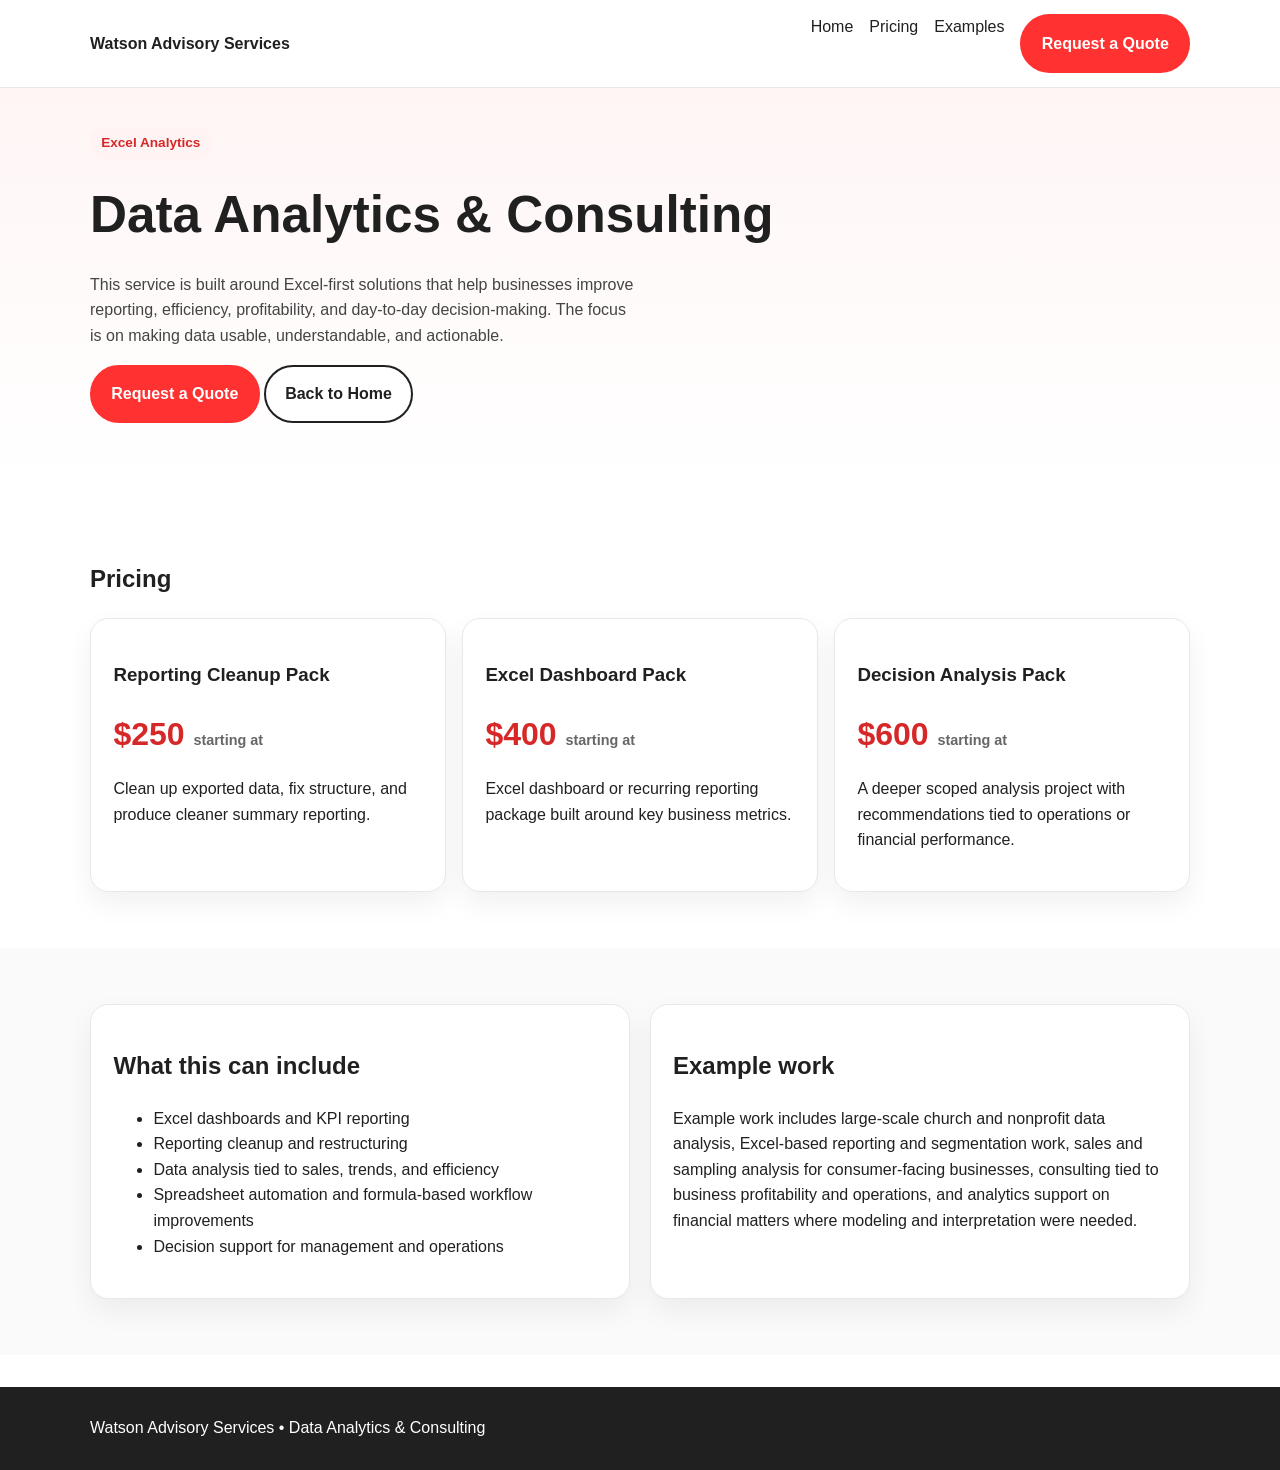
==== analytics-consulting.html @ 95b8221b "Add files via upload" ====
<!DOCTYPE html>
<html lang="en">
<head>
  <meta charset="UTF-8" />
  <meta name="viewport" content="width=device-width, initial-scale=1.0" />
  <title>Data Analytics & Consulting | Watson Advisory Services</title>
  <meta name="description" content="Excel-first data analytics and consulting to improve reporting, efficiency, profitability, and operational decision-making." />
  <style>
    :root { --red:#ff3131; --red-dark:#d62828; --black:#202020; --white:#ffffff; --light:#fafafa; --soft-red:#fff3f3; --border:#e8e8e8; --shadow:0 12px 28px rgba(0,0,0,0.06); --radius:18px; }
    * { box-sizing:border-box; }
    body { margin:0; font-family:Arial, Helvetica, sans-serif; color:var(--black); background:var(--white); line-height:1.6; }
    a { color:inherit; text-decoration:none; }
    .container { width:min(1100px,92%); margin:0 auto; }
    .site-header { border-bottom:1px solid var(--border); background:rgba(255,255,255,0.96); position:sticky; top:0; z-index:20; }
    .site-header .container { padding:0.9rem 0; display:flex; justify-content:space-between; align-items:center; gap:1rem; flex-wrap:wrap; }
    .brand { font-weight:700; }
    nav { display:flex; gap:1rem; flex-wrap:wrap; }
    .button { display:inline-flex; align-items:center; justify-content:center; background:var(--red); color:var(--white); padding:0.9rem 1.2rem; border-radius:999px; border:2px solid var(--red); font-weight:700; }
    .button.secondary { background:var(--white); color:var(--black); border-color:var(--black); }
    .hero { background:linear-gradient(180deg, #fff5f5 0%, #ffffff 100%); padding:2.4rem 0 2.8rem; }
    .hero h1 { font-size:clamp(2rem,4vw,3.8rem); margin:0 0 0.8rem; }
    .hero p { max-width:62ch; color:#444; }
    .tag { display:inline-block; padding:0.35rem 0.7rem; border-radius:999px; background:var(--soft-red); color:var(--red-dark); font-size:0.85rem; font-weight:700; margin-bottom:0.9rem; }
    .section { padding:3.5rem 0; }
    .grid { display:grid; grid-template-columns:1fr 1fr; gap:1.2rem; }
    .pricing { display:grid; grid-template-columns:repeat(3,1fr); gap:1rem; }
    .card,.price-card { background:var(--white); border:1px solid var(--border); border-radius:var(--radius); padding:1.4rem; box-shadow:var(--shadow); }
    .price { font-size:2rem; font-weight:800; color:var(--red-dark); margin:0.35rem 0; }
    .price span { font-size:0.9rem; color:#666; font-weight:600; }
    .footer { background:var(--black); color:var(--white); padding:1.8rem 0; margin-top:2rem; }
    @media (max-width:900px){ .grid,.pricing { grid-template-columns:1fr; } }
  </style>
</head>
<body>
  <header class="site-header">
    <div class="container">
      <a class="brand" href="index.html">Watson Advisory Services</a>
      <nav>
        <a href="index.html">Home</a>
        <a href="#pricing">Pricing</a>
        <a href="#examples">Examples</a>
        <a class="button" href="index.html#contact">Request a Quote</a>
      </nav>
    </div>
  </header>

  <section class="hero">
    <div class="container">
      <span class="tag">Excel Analytics</span>
      <h1>Data Analytics &amp; Consulting</h1>
      <p>
        This service is built around Excel-first solutions that help businesses improve reporting, efficiency, profitability, and day-to-day decision-making. The focus is on making data usable, understandable, and actionable.
      </p>
      <p>
        <a class="button" href="index.html#contact">Request a Quote</a>
        <a class="button secondary" href="index.html">Back to Home</a>
      </p>
    </div>
  </section>

  <section class="section" id="pricing">
    <div class="container">
      <h2>Pricing</h2>
      <div class="pricing">
        <div class="price-card">
          <h3>Reporting Cleanup Pack</h3>
          <div class="price">$250 <span>starting at</span></div>
          <p>Clean up exported data, fix structure, and produce cleaner summary reporting.</p>
        </div>
        <div class="price-card">
          <h3>Excel Dashboard Pack</h3>
          <div class="price">$400 <span>starting at</span></div>
          <p>Excel dashboard or recurring reporting package built around key business metrics.</p>
        </div>
        <div class="price-card">
          <h3>Decision Analysis Pack</h3>
          <div class="price">$600 <span>starting at</span></div>
          <p>A deeper scoped analysis project with recommendations tied to operations or financial performance.</p>
        </div>
      </div>
    </div>
  </section>

  <section class="section" id="examples" style="background:#fafafa;">
    <div class="container grid">
      <div class="card">
        <h2>What this can include</h2>
        <ul>
          <li>Excel dashboards and KPI reporting</li>
          <li>Reporting cleanup and restructuring</li>
          <li>Data analysis tied to sales, trends, and efficiency</li>
          <li>Spreadsheet automation and formula-based workflow improvements</li>
          <li>Decision support for management and operations</li>
        </ul>
      </div>
      <div class="card">
        <h2>Example work</h2>
        <p>
          Example work includes large-scale church and nonprofit data analysis, Excel-based reporting and segmentation work, sales and sampling analysis for consumer-facing businesses, consulting tied to business profitability and operations, and analytics support on financial matters where modeling and interpretation were needed.
        </p>
      </div>
    </div>
  </section>

  <div class="footer"><div class="container">Watson Advisory Services • Data Analytics &amp; Consulting</div></div>
</body>
</html>
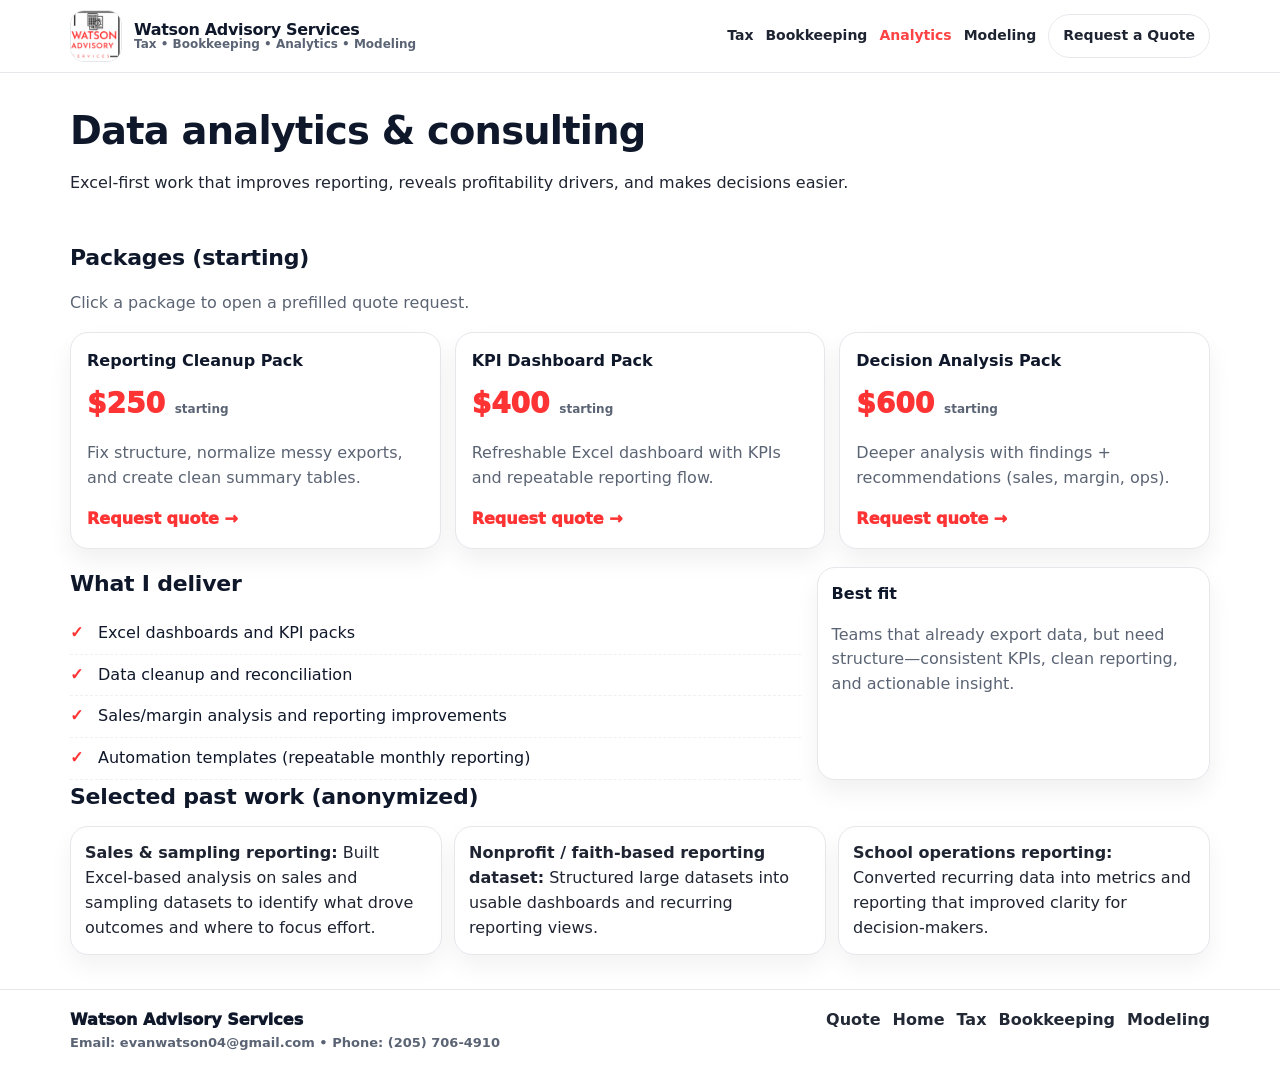
==== commit c919a1a9: "Add files via upload" ====
--- a/analytics-consulting.html
+++ b/analytics-consulting.html
@@ -1,107 +1,131 @@
-<!DOCTYPE html>
+<!doctype html>
 <html lang="en">
 <head>
-  <meta charset="UTF-8" />
-  <meta name="viewport" content="width=device-width, initial-scale=1.0" />
+  <meta charset="utf-8" />
+  <meta name="viewport" content="width=device-width,initial-scale=1" />
   <title>Data Analytics & Consulting | Watson Advisory Services</title>
-  <meta name="description" content="Excel-first data analytics and consulting to improve reporting, efficiency, profitability, and operational decision-making." />
-  <style>
-    :root { --red:#ff3131; --red-dark:#d62828; --black:#202020; --white:#ffffff; --light:#fafafa; --soft-red:#fff3f3; --border:#e8e8e8; --shadow:0 12px 28px rgba(0,0,0,0.06); --radius:18px; }
-    * { box-sizing:border-box; }
-    body { margin:0; font-family:Arial, Helvetica, sans-serif; color:var(--black); background:var(--white); line-height:1.6; }
-    a { color:inherit; text-decoration:none; }
-    .container { width:min(1100px,92%); margin:0 auto; }
-    .site-header { border-bottom:1px solid var(--border); background:rgba(255,255,255,0.96); position:sticky; top:0; z-index:20; }
-    .site-header .container { padding:0.9rem 0; display:flex; justify-content:space-between; align-items:center; gap:1rem; flex-wrap:wrap; }
-    .brand { font-weight:700; }
-    nav { display:flex; gap:1rem; flex-wrap:wrap; }
-    .button { display:inline-flex; align-items:center; justify-content:center; background:var(--red); color:var(--white); padding:0.9rem 1.2rem; border-radius:999px; border:2px solid var(--red); font-weight:700; }
-    .button.secondary { background:var(--white); color:var(--black); border-color:var(--black); }
-    .hero { background:linear-gradient(180deg, #fff5f5 0%, #ffffff 100%); padding:2.4rem 0 2.8rem; }
-    .hero h1 { font-size:clamp(2rem,4vw,3.8rem); margin:0 0 0.8rem; }
-    .hero p { max-width:62ch; color:#444; }
-    .tag { display:inline-block; padding:0.35rem 0.7rem; border-radius:999px; background:var(--soft-red); color:var(--red-dark); font-size:0.85rem; font-weight:700; margin-bottom:0.9rem; }
-    .section { padding:3.5rem 0; }
-    .grid { display:grid; grid-template-columns:1fr 1fr; gap:1.2rem; }
-    .pricing { display:grid; grid-template-columns:repeat(3,1fr); gap:1rem; }
-    .card,.price-card { background:var(--white); border:1px solid var(--border); border-radius:var(--radius); padding:1.4rem; box-shadow:var(--shadow); }
-    .price { font-size:2rem; font-weight:800; color:var(--red-dark); margin:0.35rem 0; }
-    .price span { font-size:0.9rem; color:#666; font-weight:600; }
-    .footer { background:var(--black); color:var(--white); padding:1.8rem 0; margin-top:2rem; }
-    @media (max-width:900px){ .grid,.pricing { grid-template-columns:1fr; } }
-  </style>
+  <meta name="description" content="Excel-first analytics and consulting—dashboards, reporting cleanup, automation, and operational insight with flat-rate starting packages." />
+  <link rel="icon" href="logo.png" />
+  <link rel="stylesheet" href="styles.css" />
+  <script defer src="script.js"></script>
 </head>
+
 <body>
+  <a class="skip-link" href="#main">Skip to content</a>
+  <div id="scroll-progress" aria-hidden="true"></div>
+
   <header class="site-header">
-    <div class="container">
-      <a class="brand" href="index.html">Watson Advisory Services</a>
-      <nav>
-        <a href="index.html">Home</a>
-        <a href="#pricing">Pricing</a>
-        <a href="#examples">Examples</a>
-        <a class="button" href="index.html#contact">Request a Quote</a>
+    <div class="container header-inner">
+      <a class="brand" href="index.html" aria-label="Home">
+        <span class="logo-box" aria-hidden="true"><img src="logo.png" alt="" /></span>
+        <span class="brand-text">
+          <span class="brand-name">Watson Advisory Services</span>
+          <span class="brand-sub">Tax • Bookkeeping • Analytics • Modeling</span>
+        </span>
+      </a>
+
+      <nav class="nav" aria-label="Primary navigation">
+        <a href="tax-services.html">Tax</a>
+        <a href="bookkeeping.html">Bookkeeping</a>
+        <a class="active" href="analytics-consulting.html">Analytics</a>
+        <a href="financial-modeling.html">Modeling</a>
+        <a class="btn btn-ghost" href="quote.html?service=analytics">Request a Quote</a>
       </nav>
     </div>
   </header>
 
-  <section class="hero">
-    <div class="container">
-      <span class="tag">Excel Analytics</span>
-      <h1>Data Analytics &amp; Consulting</h1>
-      <p>
-        This service is built around Excel-first solutions that help businesses improve reporting, efficiency, profitability, and day-to-day decision-making. The focus is on making data usable, understandable, and actionable.
-      </p>
-      <p>
-        <a class="button" href="index.html#contact">Request a Quote</a>
-        <a class="button secondary" href="index.html">Back to Home</a>
-      </p>
-    </div>
-  </section>
+  <main id="main">
+    <section class="page-hero">
+      <div class="container">
+        <h1>Data analytics &amp; consulting</h1>
+        <p class="lead">
+          Excel-first work that improves reporting, reveals profitability drivers, and makes decisions easier.
+        </p>
+      </div>
+    </section>
 
-  <section class="section" id="pricing">
-    <div class="container">
-      <h2>Pricing</h2>
-      <div class="pricing">
-        <div class="price-card">
-          <h3>Reporting Cleanup Pack</h3>
-          <div class="price">$250 <span>starting at</span></div>
-          <p>Clean up exported data, fix structure, and produce cleaner summary reporting.</p>
+    <section class="section">
+      <div class="container">
+        <h2 class="section-title">Packages (starting)</h2>
+        <p class="muted">Click a package to open a prefilled quote request.</p>
+
+        <div class="pricing-grid">
+          <a class="price-card" href="quote.html?service=analytics&package=Reporting%20Cleanup%20Pack&starting=250">
+            <h3>Reporting Cleanup Pack</h3>
+            <div class="price">$250 <span class="small">starting</span></div>
+            <p class="muted">Fix structure, normalize messy exports, and create clean summary tables.</p>
+            <span class="mini-cta">Request quote →</span>
+          </a>
+
+          <a class="price-card" href="quote.html?service=analytics&package=KPI%20Dashboard%20Pack&starting=400">
+            <h3>KPI Dashboard Pack</h3>
+            <div class="price">$400 <span class="small">starting</span></div>
+            <p class="muted">Refreshable Excel dashboard with KPIs and repeatable reporting flow.</p>
+            <span class="mini-cta">Request quote →</span>
+          </a>
+
+          <a class="price-card" href="quote.html?service=analytics&package=Decision%20Analysis%20Pack&starting=600">
+            <h3>Decision Analysis Pack</h3>
+            <div class="price">$600 <span class="small">starting</span></div>
+            <p class="muted">Deeper analysis with findings + recommendations (sales, margin, ops).</p>
+            <span class="mini-cta">Request quote →</span>
+          </a>
         </div>
-        <div class="price-card">
-          <h3>Excel Dashboard Pack</h3>
-          <div class="price">$400 <span>starting at</span></div>
-          <p>Excel dashboard or recurring reporting package built around key business metrics.</p>
+
+        <div class="two-col top-gap">
+          <div>
+            <h2 class="section-title">What I deliver</h2>
+            <ul class="checklist">
+              <li>Excel dashboards and KPI packs</li>
+              <li>Data cleanup and reconciliation</li>
+              <li>Sales/margin analysis and reporting improvements</li>
+              <li>Automation templates (repeatable monthly reporting)</li>
+            </ul>
+          </div>
+          <div class="callout">
+            <h3 class="h4">Best fit</h3>
+            <p class="muted">
+              Teams that already export data, but need structure—consistent KPIs, clean reporting, and actionable insight.
+            </p>
+          </div>
         </div>
-        <div class="price-card">
-          <h3>Decision Analysis Pack</h3>
-          <div class="price">$600 <span>starting at</span></div>
-          <p>A deeper scoped analysis project with recommendations tied to operations or financial performance.</p>
+
+        <h2 class="section-title">Selected past work (anonymized)</h2>
+        <div class="work-grid">
+          <div class="work-card">
+            <p><strong>Sales &amp; sampling reporting:</strong> Built Excel-based analysis on sales and sampling datasets to identify what drove outcomes and where to focus effort.</p>
+          </div>
+          <div class="work-card">
+            <p><strong>Nonprofit / faith-based reporting dataset:</strong> Structured large datasets into usable dashboards and recurring reporting views.</p>
+          </div>
+          <div class="work-card">
+            <p><strong>School operations reporting:</strong> Converted recurring data into metrics and reporting that improved clarity for decision-makers.</p>
+          </div>
         </div>
       </div>
-    </div>
-  </section>
+    </section>
+  </main>
 
-  <section class="section" id="examples" style="background:#fafafa;">
-    <div class="container grid">
-      <div class="card">
-        <h2>What this can include</h2>
-        <ul>
-          <li>Excel dashboards and KPI reporting</li>
-          <li>Reporting cleanup and restructuring</li>
-          <li>Data analysis tied to sales, trends, and efficiency</li>
-          <li>Spreadsheet automation and formula-based workflow improvements</li>
-          <li>Decision support for management and operations</li>
-        </ul>
+  <footer class="site-footer">
+    <div class="container footer-inner">
+      <div>
+        <div class="footer-brand">Watson Advisory Services</div>
+        <div class="footer-muted">Email: evanwatson04@gmail.com • Phone: (205) 706-4910</div>
       </div>
-      <div class="card">
-        <h2>Example work</h2>
-        <p>
-          Example work includes large-scale church and nonprofit data analysis, Excel-based reporting and segmentation work, sales and sampling analysis for consumer-facing businesses, consulting tied to business profitability and operations, and analytics support on financial matters where modeling and interpretation were needed.
-        </p>
+      <div class="footer-links">
+        <a href="quote.html?service=analytics">Quote</a>
+        <a href="index.html">Home</a>
+        <a href="tax-services.html">Tax</a>
+        <a href="bookkeeping.html">Bookkeeping</a>
+        <a href="financial-modeling.html">Modeling</a>
       </div>
     </div>
-  </section>
+  </footer>
 
-  <div class="footer"><div class="container">Watson Advisory Services • Data Analytics &amp; Consulting</div></div>
+  <div class="mobile-bar" aria-label="Quick actions">
+    <a href="tel:+12057064910">Call</a>
+    <a href="quote.html?service=analytics">Quote</a>
+    <a href="index.html">Home</a>
+  </div>
 </body>
 </html>
--- a/styles.css
+++ b/styles.css
@@ -0,0 +1,570 @@
+:root{
+  --brand:#fd3334;
+  --brand-2:#ff1f3f;
+  --ink:#0f172a;
+  --muted:#5b6474;
+  --bg:#ffffff;
+  --tint:#fff5f5;
+  --card:#ffffff;
+  --line:#e5e7eb;
+  --shadow:0 18px 40px rgba(15, 23, 42, 0.10);
+  --shadow-soft:0 12px 26px rgba(15, 23, 42, 0.08);
+  --radius:18px;
+  --radius-sm:14px;
+}
+
+*{ box-sizing:border-box; }
+html,body{ margin:0; padding:0; }
+body{
+  font-family: ui-sans-serif, system-ui, -apple-system, Segoe UI, Roboto, Helvetica, Arial, "Apple Color Emoji","Segoe UI Emoji";
+  background: var(--bg);
+  color: var(--ink);
+  line-height: 1.55;
+}
+
+a{ color: inherit; text-decoration: none; }
+a:hover{ text-decoration: underline; }
+
+.container{
+  width:min(1140px, calc(100% - 36px));
+  margin:0 auto;
+}
+
+.skip-link{
+  position:absolute;
+  top:-60px;
+  left:16px;
+  background:#000;
+  color:#fff;
+  padding:10px 12px;
+  border-radius:999px;
+  z-index:9999;
+}
+.skip-link:focus{ top:16px; }
+
+#scroll-progress{
+  position:fixed;
+  top:0;
+  left:0;
+  height:3px;
+  width:0%;
+  background:linear-gradient(90deg, var(--brand), var(--brand-2));
+  z-index:10000;
+}
+
+/* Header */
+.site-header{
+  position:sticky;
+  top:0;
+  z-index:1000;
+  background:rgba(255,255,255,0.92);
+  backdrop-filter: blur(10px);
+  border-bottom:1px solid var(--line);
+}
+
+.header-inner{
+  display:flex;
+  align-items:center;
+  justify-content:space-between;
+  gap:14px;
+  padding:10px 0;
+}
+
+.brand{
+  display:flex;
+  align-items:center;
+  gap:12px;
+  min-width: 260px;
+}
+
+.logo-box{
+  width:52px;
+  height:52px;
+  border-radius:14px;
+  overflow:hidden;
+  border:1px solid var(--line);
+  background:#fff;
+  display:flex;
+  align-items:center;
+  justify-content:center;
+}
+.logo-box img{
+  width:92px; /* crop/zoom to remove white border */
+  height:auto;
+  transform: scale(1.22);
+}
+
+.brand-text{ display:flex; flex-direction:column; line-height:1.1; }
+.brand-name{ font-weight:900; letter-spacing:-0.02em; }
+.brand-sub{ font-size:12px; color:var(--muted); font-weight:700; }
+
+.nav{
+  display:flex;
+  flex-wrap:wrap;
+  align-items:center;
+  justify-content:flex-end;
+  gap:12px;
+}
+.nav a{
+  font-weight:800;
+  font-size:14px;
+  color: #0b1220;
+  opacity:0.92;
+}
+.nav a.active{ color: var(--brand); }
+
+.btn{
+  display:inline-flex;
+  align-items:center;
+  justify-content:center;
+  gap:10px;
+  padding:10px 14px;
+  border-radius:999px;
+  border:1px solid var(--line);
+  font-weight:900;
+  font-size:14px;
+  text-decoration:none;
+  cursor:pointer;
+  transition: transform 160ms ease, box-shadow 160ms ease, border-color 160ms ease;
+}
+.btn:hover{
+  text-decoration:none;
+  transform: translateY(-1px);
+  box-shadow: var(--shadow-soft);
+}
+.btn:active{ transform: translateY(0px); box-shadow:none; }
+.btn-primary{
+  background: linear-gradient(90deg, var(--brand), var(--brand-2));
+  color:white;
+  border-color: transparent;
+}
+.btn-ghost{ background:#fff; }
+.btn-lg{ padding:12px 16px; font-size:15px; }
+
+.hero{
+  padding: 34px 0 18px;
+  background:
+    radial-gradient(800px 220px at 12% 6%, rgba(253,51,52,0.14), transparent 60%),
+    radial-gradient(760px 240px at 95% 18%, rgba(255,31,63,0.10), transparent 55%);
+}
+
+.hero-grid{
+  display:grid;
+  grid-template-columns: 1.6fr 0.9fr;
+  gap:20px;
+  align-items:start;
+}
+
+.hero-copy h1{
+  margin:0 0 10px;
+  font-size: clamp(28px, 3.3vw, 44px);
+  letter-spacing:-0.02em;
+  line-height:1.12;
+}
+.lead{
+  margin:0;
+  color:#0b1220;
+  opacity:0.92;
+  font-size:16px;
+}
+.cta-row{
+  display:flex;
+  flex-wrap:wrap;
+  gap:12px;
+  margin-top:16px;
+}
+.trust-row{
+  display:flex;
+  flex-wrap:wrap;
+  gap:10px;
+  margin-top:16px;
+}
+.trust-pill{
+  border:1px solid var(--line);
+  border-radius:999px;
+  padding:8px 10px;
+  background:#fff;
+  font-weight:800;
+  font-size:13px;
+  color: #0b1220;
+}
+
+.section{ padding: 34px 0; }
+.section-tinted{
+  background: var(--tint);
+  border-top:1px solid var(--line);
+  border-bottom:1px solid var(--line);
+}
+
+.section-title{
+  margin:0 0 12px;
+  font-size: 22px;
+  letter-spacing:-0.01em;
+}
+
+.cards{
+  margin-top: 14px;
+  display:grid;
+  grid-template-columns: repeat(4, 1fr);
+  gap:14px;
+}
+.card{
+  border:1px solid var(--line);
+  border-radius: var(--radius);
+  background: var(--card);
+  padding: 16px;
+  box-shadow: 0 12px 24px rgba(15, 23, 42, 0.06);
+  transition: transform 170ms ease, box-shadow 170ms ease, border-color 170ms ease;
+}
+.card:hover{
+  text-decoration:none;
+  transform: translateY(-2px);
+  box-shadow: var(--shadow);
+  border-color: rgba(253,51,52,0.30);
+}
+.card h3{ margin:0 0 8px; font-size:16px; }
+.card p{ margin:0; color:var(--muted); }
+.card-link{
+  display:inline-block;
+  margin-top:12px;
+  font-weight:900;
+  color: var(--brand);
+}
+
+.hero-card{
+  border:1px solid var(--line);
+  border-radius: var(--radius);
+  background:#fff;
+  box-shadow: var(--shadow);
+  padding:16px;
+}
+
+.h3{ margin: 12px 0 8px; font-size:18px; }
+.h4{ margin: 0 0 6px; font-size:16px; }
+.muted{ color: var(--muted); }
+
+.headshot-frame{
+  width:100%;
+  aspect-ratio: 4 / 5;
+  border-radius: var(--radius-sm);
+  overflow:hidden;
+  border:1px solid var(--line);
+  background:#0b1220;
+}
+.headshot-frame img{
+  width:100%;
+  height:100%;
+  object-fit:cover;
+  object-position: 50% 40%;
+}
+
+.contact-block{
+  margin-top: 10px;
+  display:flex;
+  flex-direction:column;
+  gap:6px;
+}
+.contact-link{
+  font-weight: 1000;
+  color: var(--brand);
+}
+.micro-links{
+  margin-top: 10px;
+  color: var(--muted);
+  font-weight: 800;
+  font-size: 13px;
+  display:flex;
+  gap:10px;
+  flex-wrap:wrap;
+}
+
+.how-it-works{ margin-top: 18px; }
+.steps{
+  margin: 10px 0 0;
+  padding-left: 18px;
+  color: var(--muted);
+}
+.steps li{ margin: 8px 0; }
+.steps-compact li{ margin: 6px 0; }
+
+.notice{
+  margin-top: 14px;
+  background: #fff;
+  border: 1px solid rgba(253,51,52,0.25);
+  border-left: 6px solid var(--brand);
+  padding: 12px 14px;
+  border-radius: 14px;
+  font-weight: 800;
+}
+
+/* Pricing (clickable) */
+.pricing-grid{
+  margin-top:14px;
+  display:grid;
+  gap:14px;
+  grid-template-columns: repeat(3, 1fr);
+}
+.price-card{
+  border:1px solid var(--line);
+  border-radius: var(--radius);
+  background:#fff;
+  padding: 16px;
+  box-shadow: 0 12px 24px rgba(15,23,42,0.06);
+  transition: transform 170ms ease, box-shadow 170ms ease, border-color 170ms ease;
+}
+.price-card:hover{
+  text-decoration:none;
+  transform: translateY(-2px);
+  box-shadow: var(--shadow);
+  border-color: rgba(253,51,52,0.30);
+}
+.price-card--portal{
+  background: linear-gradient(180deg, rgba(253,51,52,0.06), rgba(255,255,255,1) 55%);
+}
+.price-card h3{ margin:0 0 8px; font-size:16px; }
+.price{
+  font-size: 28px;
+  font-weight: 1000;
+  color: var(--brand);
+  margin-bottom: 8px;
+}
+.small{ font-size: 12px; color: var(--muted); font-weight: 900; }
+.mini-cta{ color: var(--brand); font-weight: 1000; }
+
+.page-hero{ padding: 28px 0 12px; }
+.page-hero h1{
+  margin:0 0 10px;
+  font-size: clamp(26px, 3vw, 40px);
+  letter-spacing:-0.02em;
+}
+
+.two-col{
+  display:grid;
+  grid-template-columns: 1.3fr 0.7fr;
+  gap:16px;
+  margin-top: 12px;
+}
+.top-gap{ margin-top: 18px; }
+
+.callout{
+  border:1px solid var(--line);
+  border-radius: var(--radius);
+  background:#fff;
+  padding: 14px;
+  box-shadow: 0 12px 24px rgba(15,23,42,0.06);
+}
+
+.checklist{
+  list-style:none;
+  padding-left:0;
+  margin:0;
+}
+.checklist li{
+  padding: 8px 0 8px 28px;
+  position:relative;
+  border-bottom: 1px dashed #f0f0f0;
+}
+.checklist li::before{
+  content:"✓";
+  position:absolute;
+  left:0;
+  top:8px;
+  font-weight:1000;
+  color: var(--brand);
+}
+
+.work-grid{
+  margin-top: 12px;
+  display:grid;
+  grid-template-columns: repeat(3, 1fr);
+  gap: 12px;
+}
+.work-card{
+  border:1px solid var(--line);
+  border-radius: var(--radius);
+  background:#fff;
+  padding: 14px;
+  box-shadow: 0 12px 24px rgba(15,23,42,0.05);
+}
+.work-card p{ margin:0; color:#0b1220; opacity:0.92; }
+
+.contact-grid{
+  display:grid;
+  grid-template-columns: repeat(3, 1fr);
+  gap: 14px;
+}
+.contact-card{
+  border:1px solid var(--line);
+  border-radius: var(--radius);
+  background:#fff;
+  padding: 14px;
+  box-shadow: 0 12px 24px rgba(15,23,42,0.05);
+}
+
+.form{
+  display:flex;
+  flex-direction:column;
+  gap: 12px;
+}
+.form-card{
+  border: 1px solid var(--line);
+  border-radius: var(--radius);
+  background:#fff;
+  padding: 16px;
+  box-shadow: var(--shadow);
+}
+.form-row{
+  display:grid;
+  grid-template-columns: 1fr 1fr;
+  gap: 12px;
+}
+label{
+  display:flex;
+  flex-direction:column;
+  gap: 6px;
+  font-weight: 900;
+  font-size: 14px;
+}
+input, select, textarea{
+  font: inherit;
+  border:1px solid var(--line);
+  border-radius: 14px;
+  padding: 10px 12px;
+  outline:none;
+}
+input:focus, select:focus, textarea:focus{
+  border-color: rgba(253,51,52,0.55);
+  box-shadow: 0 0 0 4px rgba(253,51,52,0.12);
+}
+
+.fineprint{
+  margin: 4px 0 0;
+  color: var(--muted);
+  font-size: 13px;
+  font-weight: 700;
+}
+
+.reviews-header{
+  display:flex;
+  align-items:flex-end;
+  justify-content:space-between;
+  gap: 12px;
+  flex-wrap: wrap;
+}
+.reviews-actions{ display:flex; gap: 10px; flex-wrap: wrap; }
+.reviews-grid{
+  margin-top: 14px;
+  display:grid;
+  grid-template-columns: repeat(3, 1fr);
+  gap: 12px;
+}
+.review-card{
+  border:1px solid var(--line);
+  border-radius: var(--radius);
+  background:#fff;
+  padding: 14px;
+  box-shadow: 0 12px 24px rgba(15,23,42,0.05);
+}
+.review-top{
+  display:flex;
+  justify-content:space-between;
+  gap:10px;
+  align-items:baseline;
+  flex-wrap:wrap;
+}
+.review-author{ font-weight: 1000; }
+.review-stars{ color: var(--brand); font-weight: 1000; letter-spacing: 1px; }
+.review-meta{ color: var(--muted); font-weight: 800; font-size: 12px; margin-top: 4px; }
+.review-text{ margin: 10px 0 0; color:#0b1220; opacity:0.92; }
+
+/* Footer */
+.site-footer{
+  border-top: 1px solid var(--line);
+  padding: 18px 0;
+  background: #fff;
+}
+.footer-inner{
+  display:flex;
+  justify-content:space-between;
+  align-items:flex-start;
+  gap:12px;
+  flex-wrap:wrap;
+}
+.footer-brand{ font-weight: 1000; }
+.footer-muted{ color: var(--muted); font-size: 13px; font-weight: 700; }
+.footer-links{
+  display:flex;
+  gap: 12px;
+  flex-wrap: wrap;
+  font-weight: 900;
+  color: #0b1220;
+  opacity: 0.9;
+}
+
+/* Mobile quick actions */
+.mobile-bar{
+  position: fixed;
+  bottom: 14px;
+  left: 50%;
+  transform: translateX(-50%);
+  display:none;
+  background: rgba(255,255,255,0.92);
+  border: 1px solid var(--line);
+  border-radius: 999px;
+  box-shadow: var(--shadow);
+  overflow:hidden;
+}
+.mobile-bar a{
+  padding: 12px 14px;
+  font-weight: 1000;
+  font-size: 14px;
+}
+.mobile-bar a + a{ border-left: 1px solid var(--line); }
+
+/* Simple FAQ */
+.faq details{
+  border:1px solid var(--line);
+  border-radius: var(--radius);
+  background:#fff;
+  padding: 12px 14px;
+  box-shadow: 0 12px 24px rgba(15,23,42,0.05);
+}
+.faq details + details{ margin-top: 10px; }
+.faq summary{ cursor:pointer; font-weight: 1000; }
+.faq p{ margin: 10px 0 0; color: var(--muted); font-weight: 700; }
+
+/* Thanks page */
+.thanks{
+  min-height: 100vh;
+  display:flex;
+  align-items:center;
+  justify-content:center;
+  padding: 24px;
+  background:
+    radial-gradient(900px 260px at 12% 10%, rgba(253,51,52,0.14), transparent 60%),
+    radial-gradient(900px 260px at 90% 18%, rgba(255,31,63,0.12), transparent 60%);
+}
+.thanks-card{
+  width: min(520px, 100%);
+  background:#fff;
+  border: 1px solid var(--line);
+  border-radius: var(--radius);
+  box-shadow: var(--shadow);
+  padding: 18px;
+}
+.thanks-card h1{ margin:0 0 10px; }
+
+@media (max-width: 980px){
+  .hero-grid{ grid-template-columns: 1fr; }
+  .cards{ grid-template-columns: 1fr 1fr; }
+  .pricing-grid{ grid-template-columns: 1fr; }
+  .two-col{ grid-template-columns: 1fr; }
+  .work-grid{ grid-template-columns: 1fr; }
+  .contact-grid{ grid-template-columns: 1fr; }
+  .form-row{ grid-template-columns: 1fr; }
+  .mobile-bar{ display:flex; }
+}
+@media (prefers-reduced-motion: reduce){
+  .btn, .card, .price-card{ transition:none; }
+}
+
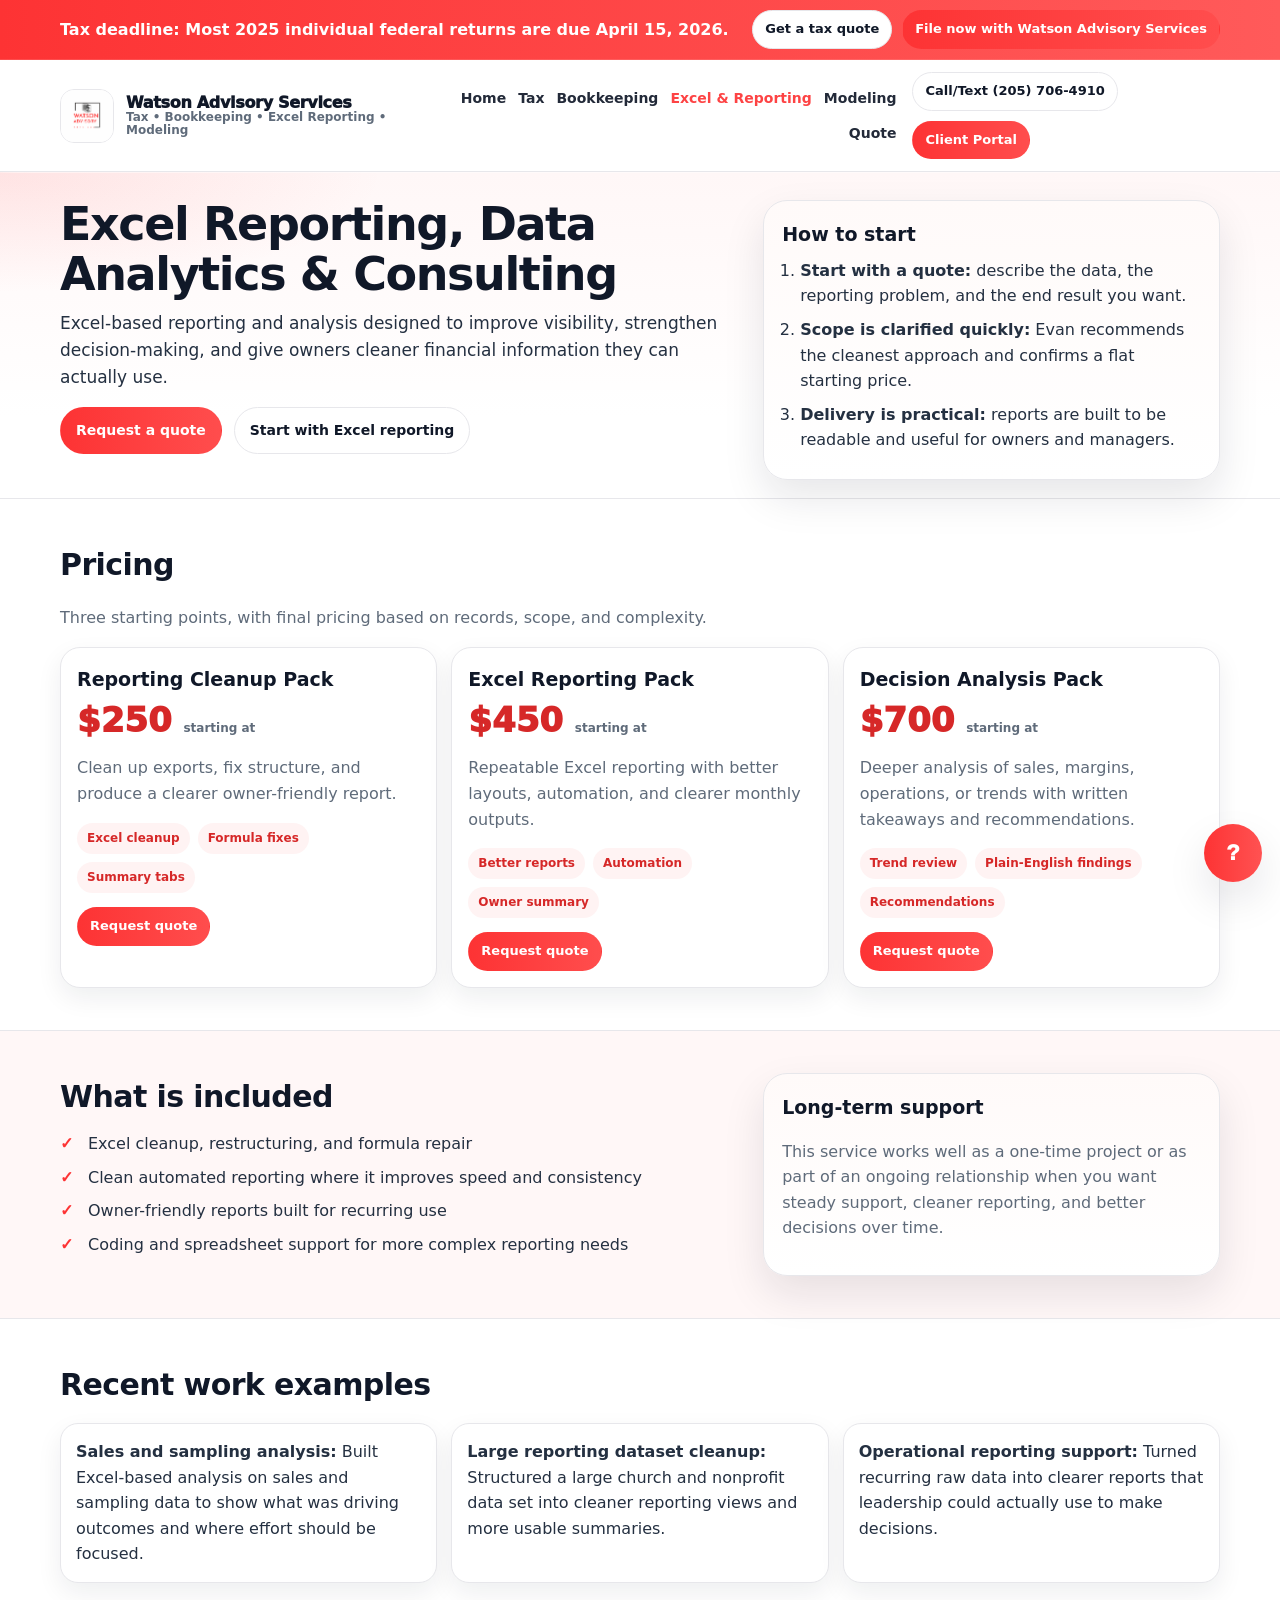
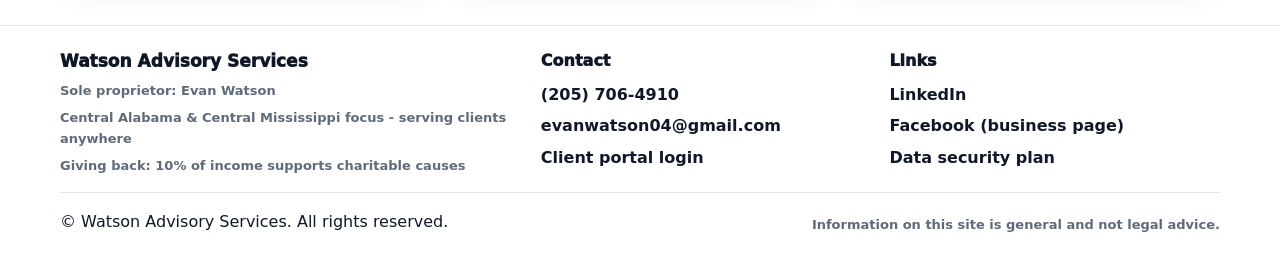
==== commit f8b2b310: "Add files via upload" ====
--- a/analytics-consulting.html
+++ b/analytics-consulting.html
@@ -1,131 +1,188 @@
-<!doctype html>
-<html lang="en">
-<head>
-  <meta charset="utf-8" />
-  <meta name="viewport" content="width=device-width,initial-scale=1" />
-  <title>Data Analytics & Consulting | Watson Advisory Services</title>
-  <meta name="description" content="Excel-first analytics and consulting—dashboards, reporting cleanup, automation, and operational insight with flat-rate starting packages." />
-  <link rel="icon" href="logo.png" />
-  <link rel="stylesheet" href="styles.css" />
-  <script defer src="script.js"></script>
-</head>
-
-<body>
-  <a class="skip-link" href="#main">Skip to content</a>
-  <div id="scroll-progress" aria-hidden="true"></div>
-
-  <header class="site-header">
-    <div class="container header-inner">
-      <a class="brand" href="index.html" aria-label="Home">
-        <span class="logo-box" aria-hidden="true"><img src="logo.png" alt="" /></span>
-        <span class="brand-text">
-          <span class="brand-name">Watson Advisory Services</span>
-          <span class="brand-sub">Tax • Bookkeeping • Analytics • Modeling</span>
-        </span>
-      </a>
-
-      <nav class="nav" aria-label="Primary navigation">
-        <a href="tax-services.html">Tax</a>
-        <a href="bookkeeping.html">Bookkeeping</a>
-        <a class="active" href="analytics-consulting.html">Analytics</a>
-        <a href="financial-modeling.html">Modeling</a>
-        <a class="btn btn-ghost" href="quote.html?service=analytics">Request a Quote</a>
-      </nav>
-    </div>
-  </header>
-
-  <main id="main">
-    <section class="page-hero">
-      <div class="container">
-        <h1>Data analytics &amp; consulting</h1>
-        <p class="lead">
-          Excel-first work that improves reporting, reveals profitability drivers, and makes decisions easier.
-        </p>
-      </div>
-    </section>
-
-    <section class="section">
-      <div class="container">
-        <h2 class="section-title">Packages (starting)</h2>
-        <p class="muted">Click a package to open a prefilled quote request.</p>
-
-        <div class="pricing-grid">
-          <a class="price-card" href="quote.html?service=analytics&package=Reporting%20Cleanup%20Pack&starting=250">
-            <h3>Reporting Cleanup Pack</h3>
-            <div class="price">$250 <span class="small">starting</span></div>
-            <p class="muted">Fix structure, normalize messy exports, and create clean summary tables.</p>
-            <span class="mini-cta">Request quote →</span>
-          </a>
-
-          <a class="price-card" href="quote.html?service=analytics&package=KPI%20Dashboard%20Pack&starting=400">
-            <h3>KPI Dashboard Pack</h3>
-            <div class="price">$400 <span class="small">starting</span></div>
-            <p class="muted">Refreshable Excel dashboard with KPIs and repeatable reporting flow.</p>
-            <span class="mini-cta">Request quote →</span>
-          </a>
-
-          <a class="price-card" href="quote.html?service=analytics&package=Decision%20Analysis%20Pack&starting=600">
-            <h3>Decision Analysis Pack</h3>
-            <div class="price">$600 <span class="small">starting</span></div>
-            <p class="muted">Deeper analysis with findings + recommendations (sales, margin, ops).</p>
-            <span class="mini-cta">Request quote →</span>
-          </a>
-        </div>
-
-        <div class="two-col top-gap">
-          <div>
-            <h2 class="section-title">What I deliver</h2>
-            <ul class="checklist">
-              <li>Excel dashboards and KPI packs</li>
-              <li>Data cleanup and reconciliation</li>
-              <li>Sales/margin analysis and reporting improvements</li>
-              <li>Automation templates (repeatable monthly reporting)</li>
-            </ul>
-          </div>
-          <div class="callout">
-            <h3 class="h4">Best fit</h3>
-            <p class="muted">
-              Teams that already export data, but need structure—consistent KPIs, clean reporting, and actionable insight.
-            </p>
-          </div>
-        </div>
-
-        <h2 class="section-title">Selected past work (anonymized)</h2>
-        <div class="work-grid">
-          <div class="work-card">
-            <p><strong>Sales &amp; sampling reporting:</strong> Built Excel-based analysis on sales and sampling datasets to identify what drove outcomes and where to focus effort.</p>
-          </div>
-          <div class="work-card">
-            <p><strong>Nonprofit / faith-based reporting dataset:</strong> Structured large datasets into usable dashboards and recurring reporting views.</p>
-          </div>
-          <div class="work-card">
-            <p><strong>School operations reporting:</strong> Converted recurring data into metrics and reporting that improved clarity for decision-makers.</p>
-          </div>
-        </div>
-      </div>
-    </section>
-  </main>
-
-  <footer class="site-footer">
-    <div class="container footer-inner">
-      <div>
-        <div class="footer-brand">Watson Advisory Services</div>
-        <div class="footer-muted">Email: evanwatson04@gmail.com • Phone: (205) 706-4910</div>
-      </div>
-      <div class="footer-links">
-        <a href="quote.html?service=analytics">Quote</a>
-        <a href="index.html">Home</a>
-        <a href="tax-services.html">Tax</a>
-        <a href="bookkeeping.html">Bookkeeping</a>
-        <a href="financial-modeling.html">Modeling</a>
-      </div>
-    </div>
-  </footer>
-
-  <div class="mobile-bar" aria-label="Quick actions">
-    <a href="tel:+12057064910">Call</a>
-    <a href="quote.html?service=analytics">Quote</a>
-    <a href="index.html">Home</a>
-  </div>
-</body>
-</html>
+<!doctype html>
+<html lang="en">
+<head>
+  <meta charset="utf-8" />
+  <meta name="viewport" content="width=device-width,initial-scale=1" />
+  <title>Excel Reporting, Data Analytics & Consulting | Watson Advisory Services</title>
+  <meta name="description" content="Excel-based reporting and analysis designed to improve visibility, strengthen decision-making, and give owners cleaner financial information they can actually use." />
+  <link rel="icon" href="logo.jpg" />
+  <link rel="stylesheet" href="styles.css" />
+</head>
+<body>
+  <a class="skip" href="#main">Skip to content</a>
+  
+  <div class="topbar" role="banner" aria-label="Tax deadline banner">
+    <div class="container topbar__inner">
+      <div class="topbar__text"><strong>Tax deadline:</strong> Most 2025 individual federal returns are due <strong>April 15, 2026</strong>.</div>
+      <div class="topbar__actions">
+        <a class="btn btn--small btn--ghost" href="quote.html?service=tax">Get a tax quote</a>
+        <a class="btn btn--small btn--primary" href="https://watsonadvisoryservices.mytaxportal.online/" target="_blank" rel="noopener">File now with Watson Advisory Services</a>
+      </div>
+    </div>
+  </div>
+  <header class="header" role="navigation" aria-label="Primary">
+    <div class="container header__inner">
+      <a class="brand" href="index.html" aria-label="Watson Advisory Services home">
+        <span class="brand__logo" aria-hidden="true"><img src="logo.jpg" alt="" /></span>
+        <span class="brand__text">
+          <span class="brand__name">Watson Advisory Services</span>
+          <span class="brand__tag">Tax • Bookkeeping • Excel Reporting • Modeling</span>
+        </span>
+      </a>
+      <nav class="nav">
+        <a class="" href="index.html">Home</a>
+        <a class="" href="tax-services.html">Tax</a>
+        <a class="" href="bookkeeping.html">Bookkeeping</a>
+        <a class="is-active" href="analytics-consulting.html">Excel & Reporting</a>
+        <a class="" href="financial-modeling.html">Modeling</a>
+        <a class="" href="quote.html">Quote</a>
+      </nav>
+      <div class="header__cta">
+        <a class="btn btn--ghost btn--small" href="tel:+12057064910">Call/Text (205) 706-4910</a>
+        <a class="btn btn--primary btn--small" href="https://watsonadvisoryservices.mytaxportal.online/" target="_blank" rel="noopener">Client Portal</a>
+      </div>
+    </div>
+  </header>
+  <main id="main">
+
+    <section class="page-hero">
+      <div class="container page-hero__grid">
+        <div>
+          <h1 class="page-hero__title">Excel Reporting, Data Analytics & Consulting</h1>
+          <p class="page-hero__lead">Excel-based reporting and analysis designed to improve visibility, strengthen decision-making, and give owners cleaner financial information they can actually use.</p>
+          <div class="cta-row" style="margin-top:16px">
+            <a class="btn btn--primary" href="quote.html?service=analytics">Request a quote</a><a class="btn btn--ghost" href="quote.html?service=analytics&package=Excel%20Reporting%20Pack&starting=450">Start with Excel reporting</a>
+          </div>
+        </div>
+        <div class="panel panel--soft">
+          <h2 class="h3">How to start</h2>
+          <ol class="list">
+            <li><strong>Start with a quote:</strong> describe the data, the reporting problem, and the end result you want.</li><li><strong>Scope is clarified quickly:</strong> Evan recommends the cleanest approach and confirms a flat starting price.</li><li><strong>Delivery is practical:</strong> reports are built to be readable and useful for owners and managers.</li>
+          </ol>
+        </div>
+      </div>
+    </section>
+
+    <section class="section">
+      <div class="container">
+        <h2 class="h2">Pricing</h2>
+        <p class="muted">Three starting points, with final pricing based on records, scope, and complexity.</p>
+        <div class="pricing">
+          <article class="price" role="button" tabindex="0" data-card-link="quote.html?service=analytics&package=Reporting%20Cleanup%20Pack&starting=250">
+  <h3 class="h3">Reporting Cleanup Pack</h3>
+  <div class="price__num">$250 <span class="price__small">starting at</span></div>
+  <p class="muted">Clean up exports, fix structure, and produce a clearer owner-friendly report.</p>
+  <div class="includes"><span>Excel cleanup</span><span>Formula fixes</span><span>Summary tabs</span></div>
+  <div class="price__actions"><a class="btn btn--primary btn--small" href="quote.html?service=analytics&package=Reporting%20Cleanup%20Pack&starting=250">Request quote</a></div>
+</article>
+<article class="price" role="button" tabindex="0" data-card-link="quote.html?service=analytics&package=Excel%20Reporting%20Pack&starting=450">
+  <h3 class="h3">Excel Reporting Pack</h3>
+  <div class="price__num">$450 <span class="price__small">starting at</span></div>
+  <p class="muted">Repeatable Excel reporting with better layouts, automation, and clearer monthly outputs.</p>
+  <div class="includes"><span>Better reports</span><span>Automation</span><span>Owner summary</span></div>
+  <div class="price__actions"><a class="btn btn--primary btn--small" href="quote.html?service=analytics&package=Excel%20Reporting%20Pack&starting=450">Request quote</a></div>
+</article>
+<article class="price" role="button" tabindex="0" data-card-link="quote.html?service=analytics&package=Decision%20Analysis%20Pack&starting=700">
+  <h3 class="h3">Decision Analysis Pack</h3>
+  <div class="price__num">$700 <span class="price__small">starting at</span></div>
+  <p class="muted">Deeper analysis of sales, margins, operations, or trends with written takeaways and recommendations.</p>
+  <div class="includes"><span>Trend review</span><span>Plain-English findings</span><span>Recommendations</span></div>
+  <div class="price__actions"><a class="btn btn--primary btn--small" href="quote.html?service=analytics&package=Decision%20Analysis%20Pack&starting=700">Request quote</a></div>
+</article>
+        </div>
+      </div>
+    </section>
+
+    <section class="section section--tint">
+      <div class="container section__grid">
+        <div>
+          <h2 class="h2">What is included</h2>
+          <ul class="checklist">
+            <li>Excel cleanup, restructuring, and formula repair</li>
+<li>Clean automated reporting where it improves speed and consistency</li>
+<li>Owner-friendly reports built for recurring use</li>
+<li>Coding and spreadsheet support for more complex reporting needs</li>
+          </ul>
+        </div>
+        <div class="panel panel--soft">
+          <h3 class="h3">Long-term support</h3>
+          <p class="muted">
+            This service works well as a one-time project or as part of an ongoing relationship when you want steady support,
+            cleaner reporting, and better decisions over time.
+          </p>
+        </div>
+      </div>
+    </section>
+
+    <section class="section">
+      <div class="container">
+        <h2 class="h2">Recent work examples</h2>
+        <div class="work-grid">
+          <div class="work-card"><p><strong>Sales and sampling analysis:</strong> Built Excel-based analysis on sales and sampling data to show what was driving outcomes and where effort should be focused.</p></div>
+<div class="work-card"><p><strong>Large reporting dataset cleanup:</strong> Structured a large church and nonprofit data set into cleaner reporting views and more usable summaries.</p></div>
+<div class="work-card"><p><strong>Operational reporting support:</strong> Turned recurring raw data into clearer reports that leadership could actually use to make decisions.</p></div>
+        </div>
+      </div>
+    </section>
+
+  </main>
+
+    <footer class="footer">
+      <div class="container footer__inner">
+        <div class="footer__col">
+          <div class="footer__brand">Watson Advisory Services</div>
+          <div class="footer__muted">Sole proprietor: Evan Watson</div>
+          <div class="footer__muted">Central Alabama & Central Mississippi focus - serving clients anywhere</div>
+          <div class="footer__muted">Giving back: 10% of income supports charitable causes</div>
+        </div>
+        <div class="footer__col">
+          <div class="footer__title">Contact</div>
+          <a class="footer__link" href="tel:+12057064910">(205) 706-4910</a>
+          <a class="footer__link" href="mailto:evanwatson04@gmail.com">evanwatson04@gmail.com</a>
+          <a class="footer__link" href="https://watsonadvisoryservices.mytaxportal.online/" target="_blank" rel="noopener">Client portal login</a>
+        </div>
+        <div class="footer__col">
+          <div class="footer__title">Links</div>
+          <a class="footer__link" href="https://www.linkedin.com/in/evan-watson-93175932b" target="_blank" rel="noopener">LinkedIn</a>
+          <a class="footer__link" href="https://www.facebook.com/share/181qwibuGE/?mibextid=wwXIfr" target="_blank" rel="noopener">Facebook (business page)</a>
+          <a class="footer__link" href="data-security-plan.html">Data security plan</a>
+        </div>
+      </div>
+      <div class="container footer__bottom">
+        <span>&copy; <span id="year"></span> Watson Advisory Services. All rights reserved.</span>
+        <span class="footer__muted">Information on this site is general and not legal advice.</span>
+      </div>
+    </footer>
+
+    <div class="mobile-bar" aria-label="Quick actions">
+      <a href="tel:+12057064910">Call</a>
+      <a href="quote.html">Quote</a>
+      <a href="https://watsonadvisoryservices.mytaxportal.online/" target="_blank" rel="noopener">Portal</a>
+    </div>
+
+    <div class="chatbot" id="chatbot" aria-label="Website help chat">
+      <div class="chatbot__window">
+        <div class="chatbot__header">
+          Watson Advisory Services Help
+          <div class="chatbot__sub">Quick answers about services, pricing, quotes, and the portal</div>
+        </div>
+        <div class="chatbot__messages">
+          <div class="chatbot__msg chatbot__msg--bot">Hi - I can help with starting tax prep, the client portal, bookkeeping, Excel reporting, modeling, pricing, and how to request a quote.</div>
+        </div>
+        <div class="chatbot__quick">
+          <button type="button" data-chat-question="How do I start tax prep?">Start tax prep</button>
+          <button type="button" data-chat-question="What is the portal for?">Portal help</button>
+          <button type="button" data-chat-question="What do you do with Excel reporting?">Excel reporting</button>
+        </div>
+        <div class="chatbot__footer">
+          <input class="chatbot__input" type="text" placeholder="Ask a quick question..." />
+          <button type="button" class="btn btn--primary btn--small chatbot__send">Send</button>
+        </div>
+      </div>
+      <button type="button" class="chatbot__toggle" aria-expanded="false" aria-label="Open help chat">?</button>
+    </div>
+
+    <script defer src="script.js"></script>
+
+</body>
+</html>
--- a/styles.css
+++ b/styles.css
@@ -1,570 +1,283 @@
-:root{
-  --brand:#fd3334;
-  --brand-2:#ff1f3f;
-  --ink:#0f172a;
-  --muted:#5b6474;
-  --bg:#ffffff;
-  --tint:#fff5f5;
-  --card:#ffffff;
-  --line:#e5e7eb;
-  --shadow:0 18px 40px rgba(15, 23, 42, 0.10);
-  --shadow-soft:0 12px 26px rgba(15, 23, 42, 0.08);
-  --radius:18px;
-  --radius-sm:14px;
-}
-
-*{ box-sizing:border-box; }
-html,body{ margin:0; padding:0; }
-body{
-  font-family: ui-sans-serif, system-ui, -apple-system, Segoe UI, Roboto, Helvetica, Arial, "Apple Color Emoji","Segoe UI Emoji";
-  background: var(--bg);
-  color: var(--ink);
-  line-height: 1.55;
-}
-
-a{ color: inherit; text-decoration: none; }
-a:hover{ text-decoration: underline; }
-
-.container{
-  width:min(1140px, calc(100% - 36px));
-  margin:0 auto;
-}
-
-.skip-link{
-  position:absolute;
-  top:-60px;
-  left:16px;
-  background:#000;
-  color:#fff;
-  padding:10px 12px;
-  border-radius:999px;
-  z-index:9999;
-}
-.skip-link:focus{ top:16px; }
-
-#scroll-progress{
-  position:fixed;
-  top:0;
-  left:0;
-  height:3px;
-  width:0%;
-  background:linear-gradient(90deg, var(--brand), var(--brand-2));
-  z-index:10000;
-}
-
-/* Header */
-.site-header{
-  position:sticky;
-  top:0;
-  z-index:1000;
-  background:rgba(255,255,255,0.92);
-  backdrop-filter: blur(10px);
-  border-bottom:1px solid var(--line);
-}
-
-.header-inner{
-  display:flex;
-  align-items:center;
-  justify-content:space-between;
-  gap:14px;
-  padding:10px 0;
-}
-
-.brand{
-  display:flex;
-  align-items:center;
-  gap:12px;
-  min-width: 260px;
-}
-
-.logo-box{
-  width:52px;
-  height:52px;
-  border-radius:14px;
-  overflow:hidden;
-  border:1px solid var(--line);
-  background:#fff;
-  display:flex;
-  align-items:center;
-  justify-content:center;
-}
-.logo-box img{
-  width:92px; /* crop/zoom to remove white border */
-  height:auto;
-  transform: scale(1.22);
-}
-
-.brand-text{ display:flex; flex-direction:column; line-height:1.1; }
-.brand-name{ font-weight:900; letter-spacing:-0.02em; }
-.brand-sub{ font-size:12px; color:var(--muted); font-weight:700; }
-
-.nav{
-  display:flex;
-  flex-wrap:wrap;
-  align-items:center;
-  justify-content:flex-end;
-  gap:12px;
-}
-.nav a{
-  font-weight:800;
-  font-size:14px;
-  color: #0b1220;
-  opacity:0.92;
-}
-.nav a.active{ color: var(--brand); }
-
-.btn{
-  display:inline-flex;
-  align-items:center;
-  justify-content:center;
-  gap:10px;
-  padding:10px 14px;
-  border-radius:999px;
-  border:1px solid var(--line);
-  font-weight:900;
-  font-size:14px;
-  text-decoration:none;
-  cursor:pointer;
-  transition: transform 160ms ease, box-shadow 160ms ease, border-color 160ms ease;
-}
-.btn:hover{
-  text-decoration:none;
-  transform: translateY(-1px);
-  box-shadow: var(--shadow-soft);
-}
-.btn:active{ transform: translateY(0px); box-shadow:none; }
-.btn-primary{
-  background: linear-gradient(90deg, var(--brand), var(--brand-2));
-  color:white;
-  border-color: transparent;
-}
-.btn-ghost{ background:#fff; }
-.btn-lg{ padding:12px 16px; font-size:15px; }
-
-.hero{
-  padding: 34px 0 18px;
-  background:
-    radial-gradient(800px 220px at 12% 6%, rgba(253,51,52,0.14), transparent 60%),
-    radial-gradient(760px 240px at 95% 18%, rgba(255,31,63,0.10), transparent 55%);
-}
-
-.hero-grid{
-  display:grid;
-  grid-template-columns: 1.6fr 0.9fr;
-  gap:20px;
-  align-items:start;
-}
-
-.hero-copy h1{
-  margin:0 0 10px;
-  font-size: clamp(28px, 3.3vw, 44px);
-  letter-spacing:-0.02em;
-  line-height:1.12;
-}
-.lead{
-  margin:0;
-  color:#0b1220;
-  opacity:0.92;
-  font-size:16px;
-}
-.cta-row{
-  display:flex;
-  flex-wrap:wrap;
-  gap:12px;
-  margin-top:16px;
-}
-.trust-row{
-  display:flex;
-  flex-wrap:wrap;
-  gap:10px;
-  margin-top:16px;
-}
-.trust-pill{
-  border:1px solid var(--line);
-  border-radius:999px;
-  padding:8px 10px;
-  background:#fff;
-  font-weight:800;
-  font-size:13px;
-  color: #0b1220;
-}
-
-.section{ padding: 34px 0; }
-.section-tinted{
-  background: var(--tint);
-  border-top:1px solid var(--line);
-  border-bottom:1px solid var(--line);
-}
-
-.section-title{
-  margin:0 0 12px;
-  font-size: 22px;
-  letter-spacing:-0.01em;
-}
-
-.cards{
-  margin-top: 14px;
-  display:grid;
-  grid-template-columns: repeat(4, 1fr);
-  gap:14px;
-}
-.card{
-  border:1px solid var(--line);
-  border-radius: var(--radius);
-  background: var(--card);
-  padding: 16px;
-  box-shadow: 0 12px 24px rgba(15, 23, 42, 0.06);
-  transition: transform 170ms ease, box-shadow 170ms ease, border-color 170ms ease;
-}
-.card:hover{
-  text-decoration:none;
-  transform: translateY(-2px);
-  box-shadow: var(--shadow);
-  border-color: rgba(253,51,52,0.30);
-}
-.card h3{ margin:0 0 8px; font-size:16px; }
-.card p{ margin:0; color:var(--muted); }
-.card-link{
-  display:inline-block;
-  margin-top:12px;
-  font-weight:900;
-  color: var(--brand);
-}
-
-.hero-card{
-  border:1px solid var(--line);
-  border-radius: var(--radius);
-  background:#fff;
-  box-shadow: var(--shadow);
-  padding:16px;
-}
-
-.h3{ margin: 12px 0 8px; font-size:18px; }
-.h4{ margin: 0 0 6px; font-size:16px; }
-.muted{ color: var(--muted); }
-
-.headshot-frame{
-  width:100%;
-  aspect-ratio: 4 / 5;
-  border-radius: var(--radius-sm);
-  overflow:hidden;
-  border:1px solid var(--line);
-  background:#0b1220;
-}
-.headshot-frame img{
-  width:100%;
-  height:100%;
-  object-fit:cover;
-  object-position: 50% 40%;
-}
-
-.contact-block{
-  margin-top: 10px;
-  display:flex;
-  flex-direction:column;
-  gap:6px;
-}
-.contact-link{
-  font-weight: 1000;
-  color: var(--brand);
-}
-.micro-links{
-  margin-top: 10px;
-  color: var(--muted);
-  font-weight: 800;
-  font-size: 13px;
-  display:flex;
-  gap:10px;
-  flex-wrap:wrap;
-}
-
-.how-it-works{ margin-top: 18px; }
-.steps{
-  margin: 10px 0 0;
-  padding-left: 18px;
-  color: var(--muted);
-}
-.steps li{ margin: 8px 0; }
-.steps-compact li{ margin: 6px 0; }
-
-.notice{
-  margin-top: 14px;
-  background: #fff;
-  border: 1px solid rgba(253,51,52,0.25);
-  border-left: 6px solid var(--brand);
-  padding: 12px 14px;
-  border-radius: 14px;
-  font-weight: 800;
-}
-
-/* Pricing (clickable) */
-.pricing-grid{
-  margin-top:14px;
-  display:grid;
-  gap:14px;
-  grid-template-columns: repeat(3, 1fr);
-}
-.price-card{
-  border:1px solid var(--line);
-  border-radius: var(--radius);
-  background:#fff;
-  padding: 16px;
-  box-shadow: 0 12px 24px rgba(15,23,42,0.06);
-  transition: transform 170ms ease, box-shadow 170ms ease, border-color 170ms ease;
-}
-.price-card:hover{
-  text-decoration:none;
-  transform: translateY(-2px);
-  box-shadow: var(--shadow);
-  border-color: rgba(253,51,52,0.30);
-}
-.price-card--portal{
-  background: linear-gradient(180deg, rgba(253,51,52,0.06), rgba(255,255,255,1) 55%);
-}
-.price-card h3{ margin:0 0 8px; font-size:16px; }
-.price{
-  font-size: 28px;
-  font-weight: 1000;
-  color: var(--brand);
-  margin-bottom: 8px;
-}
-.small{ font-size: 12px; color: var(--muted); font-weight: 900; }
-.mini-cta{ color: var(--brand); font-weight: 1000; }
-
-.page-hero{ padding: 28px 0 12px; }
-.page-hero h1{
-  margin:0 0 10px;
-  font-size: clamp(26px, 3vw, 40px);
-  letter-spacing:-0.02em;
-}
-
-.two-col{
-  display:grid;
-  grid-template-columns: 1.3fr 0.7fr;
-  gap:16px;
-  margin-top: 12px;
-}
-.top-gap{ margin-top: 18px; }
-
-.callout{
-  border:1px solid var(--line);
-  border-radius: var(--radius);
-  background:#fff;
-  padding: 14px;
-  box-shadow: 0 12px 24px rgba(15,23,42,0.06);
-}
-
-.checklist{
-  list-style:none;
-  padding-left:0;
-  margin:0;
-}
-.checklist li{
-  padding: 8px 0 8px 28px;
-  position:relative;
-  border-bottom: 1px dashed #f0f0f0;
-}
-.checklist li::before{
-  content:"✓";
-  position:absolute;
-  left:0;
-  top:8px;
-  font-weight:1000;
-  color: var(--brand);
-}
-
-.work-grid{
-  margin-top: 12px;
-  display:grid;
-  grid-template-columns: repeat(3, 1fr);
-  gap: 12px;
-}
-.work-card{
-  border:1px solid var(--line);
-  border-radius: var(--radius);
-  background:#fff;
-  padding: 14px;
-  box-shadow: 0 12px 24px rgba(15,23,42,0.05);
-}
-.work-card p{ margin:0; color:#0b1220; opacity:0.92; }
-
-.contact-grid{
-  display:grid;
-  grid-template-columns: repeat(3, 1fr);
-  gap: 14px;
-}
-.contact-card{
-  border:1px solid var(--line);
-  border-radius: var(--radius);
-  background:#fff;
-  padding: 14px;
-  box-shadow: 0 12px 24px rgba(15,23,42,0.05);
-}
-
-.form{
-  display:flex;
-  flex-direction:column;
-  gap: 12px;
-}
-.form-card{
-  border: 1px solid var(--line);
-  border-radius: var(--radius);
-  background:#fff;
-  padding: 16px;
-  box-shadow: var(--shadow);
-}
-.form-row{
-  display:grid;
-  grid-template-columns: 1fr 1fr;
-  gap: 12px;
-}
-label{
-  display:flex;
-  flex-direction:column;
-  gap: 6px;
-  font-weight: 900;
-  font-size: 14px;
-}
-input, select, textarea{
-  font: inherit;
-  border:1px solid var(--line);
-  border-radius: 14px;
-  padding: 10px 12px;
-  outline:none;
-}
-input:focus, select:focus, textarea:focus{
-  border-color: rgba(253,51,52,0.55);
-  box-shadow: 0 0 0 4px rgba(253,51,52,0.12);
-}
-
-.fineprint{
-  margin: 4px 0 0;
-  color: var(--muted);
-  font-size: 13px;
-  font-weight: 700;
-}
-
-.reviews-header{
-  display:flex;
-  align-items:flex-end;
-  justify-content:space-between;
-  gap: 12px;
-  flex-wrap: wrap;
-}
-.reviews-actions{ display:flex; gap: 10px; flex-wrap: wrap; }
-.reviews-grid{
-  margin-top: 14px;
-  display:grid;
-  grid-template-columns: repeat(3, 1fr);
-  gap: 12px;
-}
-.review-card{
-  border:1px solid var(--line);
-  border-radius: var(--radius);
-  background:#fff;
-  padding: 14px;
-  box-shadow: 0 12px 24px rgba(15,23,42,0.05);
-}
-.review-top{
-  display:flex;
-  justify-content:space-between;
-  gap:10px;
-  align-items:baseline;
-  flex-wrap:wrap;
-}
-.review-author{ font-weight: 1000; }
-.review-stars{ color: var(--brand); font-weight: 1000; letter-spacing: 1px; }
-.review-meta{ color: var(--muted); font-weight: 800; font-size: 12px; margin-top: 4px; }
-.review-text{ margin: 10px 0 0; color:#0b1220; opacity:0.92; }
-
-/* Footer */
-.site-footer{
-  border-top: 1px solid var(--line);
-  padding: 18px 0;
-  background: #fff;
-}
-.footer-inner{
-  display:flex;
-  justify-content:space-between;
-  align-items:flex-start;
-  gap:12px;
-  flex-wrap:wrap;
-}
-.footer-brand{ font-weight: 1000; }
-.footer-muted{ color: var(--muted); font-size: 13px; font-weight: 700; }
-.footer-links{
-  display:flex;
-  gap: 12px;
-  flex-wrap: wrap;
-  font-weight: 900;
-  color: #0b1220;
-  opacity: 0.9;
-}
-
-/* Mobile quick actions */
-.mobile-bar{
-  position: fixed;
-  bottom: 14px;
-  left: 50%;
-  transform: translateX(-50%);
-  display:none;
-  background: rgba(255,255,255,0.92);
-  border: 1px solid var(--line);
-  border-radius: 999px;
-  box-shadow: var(--shadow);
-  overflow:hidden;
-}
-.mobile-bar a{
-  padding: 12px 14px;
-  font-weight: 1000;
-  font-size: 14px;
-}
-.mobile-bar a + a{ border-left: 1px solid var(--line); }
-
-/* Simple FAQ */
-.faq details{
-  border:1px solid var(--line);
-  border-radius: var(--radius);
-  background:#fff;
-  padding: 12px 14px;
-  box-shadow: 0 12px 24px rgba(15,23,42,0.05);
-}
-.faq details + details{ margin-top: 10px; }
-.faq summary{ cursor:pointer; font-weight: 1000; }
-.faq p{ margin: 10px 0 0; color: var(--muted); font-weight: 700; }
-
-/* Thanks page */
-.thanks{
-  min-height: 100vh;
-  display:flex;
-  align-items:center;
-  justify-content:center;
-  padding: 24px;
-  background:
-    radial-gradient(900px 260px at 12% 10%, rgba(253,51,52,0.14), transparent 60%),
-    radial-gradient(900px 260px at 90% 18%, rgba(255,31,63,0.12), transparent 60%);
-}
-.thanks-card{
-  width: min(520px, 100%);
-  background:#fff;
-  border: 1px solid var(--line);
-  border-radius: var(--radius);
-  box-shadow: var(--shadow);
-  padding: 18px;
-}
-.thanks-card h1{ margin:0 0 10px; }
-
-@media (max-width: 980px){
-  .hero-grid{ grid-template-columns: 1fr; }
-  .cards{ grid-template-columns: 1fr 1fr; }
-  .pricing-grid{ grid-template-columns: 1fr; }
-  .two-col{ grid-template-columns: 1fr; }
-  .work-grid{ grid-template-columns: 1fr; }
-  .contact-grid{ grid-template-columns: 1fr; }
-  .form-row{ grid-template-columns: 1fr; }
-  .mobile-bar{ display:flex; }
-}
-@media (prefers-reduced-motion: reduce){
-  .btn, .card, .price-card{ transition:none; }
-}
-
+:root{
+  --brand:#fd3334;
+  --brand-dark:#d62828;
+  --brand-soft:#fff3f3;
+  --ink:#101828;
+  --muted:#5f6b7a;
+  --bg:#ffffff;
+  --tint:#fff7f7;
+  --line:#e7e7eb;
+  --card:#ffffff;
+  --shadow:0 18px 42px rgba(16,24,40,.10);
+  --shadow-soft:0 10px 26px rgba(16,24,40,.07);
+  --radius:20px;
+  --radius-sm:14px;
+  --max:1160px;
+}
+
+*{box-sizing:border-box}
+html,body{margin:0;padding:0}
+html{scroll-behavior:smooth}
+body{
+  font-family: ui-sans-serif, system-ui, -apple-system, Segoe UI, Roboto, Helvetica, Arial, sans-serif;
+  color:var(--ink);
+  background:var(--bg);
+  line-height:1.6;
+}
+img{max-width:100%;display:block}
+a{color:inherit;text-decoration:none}
+a:hover{text-decoration:none}
+.container{width:min(var(--max),calc(100% - 36px));margin:0 auto}
+
+.skip{
+  position:absolute;left:16px;top:-60px;z-index:9999;background:#000;color:#fff;padding:10px 12px;border-radius:999px
+}
+.skip:focus{top:16px}
+
+.topbar{
+  background:linear-gradient(90deg,var(--brand),#ff5a5a);
+  color:#fff;
+  border-bottom:1px solid rgba(255,255,255,.12);
+}
+.topbar__inner{
+  display:flex;align-items:center;justify-content:space-between;gap:12px;flex-wrap:wrap;padding:10px 0
+}
+.topbar__text{font-weight:800}
+.topbar__actions{display:flex;gap:10px;flex-wrap:wrap}
+
+.header{
+  position:sticky;top:0;z-index:1000;background:rgba(255,255,255,.92);backdrop-filter:blur(10px);
+  border-bottom:1px solid var(--line)
+}
+.header__inner{display:flex;align-items:center;justify-content:space-between;gap:16px;padding:12px 0}
+.brand{display:flex;align-items:center;gap:12px;min-width:260px}
+.brand__logo{
+  width:54px;height:54px;border-radius:14px;overflow:hidden;border:1px solid var(--line);background:#fff;
+  display:flex;align-items:center;justify-content:center;flex-shrink:0
+}
+.brand__logo img{width:95px;transform:scale(1.18)}
+.brand__text{display:flex;flex-direction:column;line-height:1.1}
+.brand__name{font-weight:1000;letter-spacing:-.02em}
+.brand__tag{font-size:12px;color:var(--muted);font-weight:800}
+.nav{display:flex;align-items:center;gap:12px;flex-wrap:wrap;justify-content:flex-end}
+.nav a{font-size:14px;font-weight:900;opacity:.92}
+.nav .is-active,.nav a:hover{color:var(--brand)}
+.header__cta{display:flex;gap:10px;flex-wrap:wrap}
+
+.btn{
+  display:inline-flex;align-items:center;justify-content:center;gap:10px;
+  padding:11px 15px;border-radius:999px;border:1px solid var(--line);
+  background:#fff;color:var(--ink);font-size:14px;font-weight:900;cursor:pointer;
+  transition:transform .15s ease, box-shadow .15s ease, border-color .15s ease, background .15s ease;
+}
+.btn:hover{transform:translateY(-1px);box-shadow:var(--shadow-soft)}
+.btn--primary{
+  background:linear-gradient(90deg,var(--brand),#ff4d4d);
+  color:#fff;border-color:transparent
+}
+.btn--primary:hover{background:linear-gradient(90deg,var(--brand-dark),var(--brand))}
+.btn--ghost{background:#fff}
+.btn--small{padding:8px 12px;font-size:13px}
+.btn--large{padding:13px 18px;font-size:15px}
+
+.hero{
+  padding:30px 0 24px;
+  background:
+    radial-gradient(900px 300px at 5% 0%, rgba(253,51,52,.11), transparent 60%),
+    radial-gradient(850px 260px at 95% 10%, rgba(253,51,52,.08), transparent 60%),
+    linear-gradient(180deg,#fff6f6 0%,#ffffff 70%);
+}
+.hero__grid{display:grid;grid-template-columns:1.45fr .95fr;gap:22px;align-items:start}
+.hero__badge{
+  display:inline-flex;align-items:center;gap:8px;
+  padding:8px 12px;border-radius:999px;background:#fff;border:1px solid var(--line);
+  font-size:13px;font-weight:900;color:var(--brand-dark)
+}
+.hero__title{
+  margin:14px 0 10px;font-size:clamp(32px,4.5vw,56px);line-height:1.05;letter-spacing:-.03em;
+  max-width:12ch
+}
+.hero__title .accent{color:var(--brand)}
+.hero__lead{margin:0;color:#243041;font-size:17px;max-width:64ch}
+.hero__actions{display:flex;gap:12px;flex-wrap:wrap;margin-top:18px}
+.hero__micro{margin-top:10px;color:var(--muted);font-weight:700}
+.hero__micro a{color:var(--brand-dark);font-weight:900}
+.mini-grid{display:grid;grid-template-columns:repeat(2,1fr);gap:12px;margin-top:22px}
+.mini-card{
+  background:#fff;border:1px solid var(--line);border-radius:18px;padding:14px;box-shadow:var(--shadow-soft);
+  transition:transform .16s ease, box-shadow .16s ease, border-color .16s ease
+}
+.mini-card:hover{transform:translateY(-2px);box-shadow:var(--shadow);border-color:rgba(253,51,52,.30)}
+.mini-card__icon{width:40px;height:40px;border-radius:12px;background:var(--brand-soft);color:var(--brand);display:flex;align-items:center;justify-content:center;margin-bottom:10px}
+.mini-card__icon svg{width:22px;height:22px}
+.mini-card__title{font-weight:1000;margin-bottom:4px}
+.mini-card__desc{color:var(--muted);font-size:14px}
+.logo-banner{
+  margin-top:20px;border:1px solid var(--line);border-radius:20px;padding:16px 18px;background:#fff;
+  display:flex;align-items:center;justify-content:space-between;gap:16px;box-shadow:var(--shadow-soft)
+}
+.logo-banner__text{font-weight:900;font-size:16px}
+.logo-banner__mark{width:110px;flex-shrink:0}
+.logo-banner__mark img{width:100%;transform:scale(1.12)}
+
+.panel{
+  background:#fff;border:1px solid var(--line);border-radius:24px;padding:18px;box-shadow:var(--shadow)
+}
+.panel--soft{background:linear-gradient(180deg,#fffaf9,#fff)}
+.about__photo{border-radius:18px;overflow:hidden;background:#0b1220;border:1px solid var(--line);margin-bottom:14px}
+.about__photo img{width:100%;aspect-ratio:4/4.7;object-fit:cover;object-position:center 15%}
+.about__title{margin:0 0 8px;font-size:22px}
+.about__text{margin:0 0 10px;color:#243041}
+.about__links{display:flex;gap:12px;flex-wrap:wrap}
+.link{font-weight:900;color:var(--brand-dark)}
+.link:hover{text-decoration:underline}
+
+.section{padding:42px 0}
+.section--tint{background:var(--tint);border-top:1px solid var(--line);border-bottom:1px solid var(--line)}
+.h2{margin:0 0 10px;font-size:30px;letter-spacing:-.02em}
+.h3{margin:0 0 8px;font-size:19px}
+.muted{color:var(--muted)}
+.small{font-size:13px}
+
+.section__grid,.page-hero__grid{display:grid;grid-template-columns:1.2fr .8fr;gap:18px;align-items:start}
+.steps{
+  margin-top:18px;background:#fff;border:1px solid var(--line);border-radius:18px;padding:14px;box-shadow:var(--shadow-soft)
+}
+.steps__title{font-size:15px;font-weight:1000;margin-bottom:8px}
+.steps__items{display:grid;gap:10px}
+.step{color:#243041}
+.step strong{color:var(--ink)}
+
+.cards2{display:grid;grid-template-columns:repeat(3,1fr);gap:14px}
+.card2{
+  border:1px solid var(--line);border-radius:18px;background:#fff;padding:16px;box-shadow:var(--shadow-soft)
+}
+.card2 p{margin:0;color:#243041}
+
+.contact{display:grid;grid-template-columns:1fr 1fr;gap:14px}
+.contact__label{font-size:12px;text-transform:uppercase;letter-spacing:.08em;color:var(--muted);font-weight:900;margin-top:6px}
+.contact__value{display:block;font-size:20px;font-weight:1000;color:var(--brand-dark);margin-top:2px}
+
+.page-hero{
+  padding:28px 0 18px;
+  background:
+    radial-gradient(700px 220px at 0% 0%, rgba(253,51,52,.10), transparent 55%),
+    linear-gradient(180deg,#fff7f7 0%,#fff 75%);
+  border-bottom:1px solid var(--line)
+}
+.page-hero__title,.page-hero h1{margin:0 0 10px;font-size:clamp(30px,4vw,46px);letter-spacing:-.03em;line-height:1.08}
+.page-hero__lead,.lead{margin:0;color:#243041;font-size:17px;max-width:64ch}
+.page-hero__note{margin-top:10px;font-weight:800;color:var(--brand-dark)}
+
+.pricing{
+  display:grid;grid-template-columns:repeat(3,1fr);gap:14px;margin-top:14px
+}
+.price{
+  border:1px solid var(--line);border-radius:20px;background:#fff;padding:16px;box-shadow:var(--shadow-soft);
+  transition:transform .16s ease, box-shadow .16s ease, border-color .16s ease
+}
+.price:hover{transform:translateY(-2px);box-shadow:var(--shadow);border-color:rgba(253,51,52,.3)}
+.price__num{font-size:34px;font-weight:1000;color:var(--brand-dark);line-height:1.1;margin-bottom:8px}
+.price__small{font-size:12px;font-weight:900;color:var(--muted)}
+.includes{display:flex;flex-wrap:wrap;gap:8px;margin-top:12px}
+.includes span{
+  padding:6px 10px;border-radius:999px;background:var(--brand-soft);color:var(--brand-dark);font-size:12px;font-weight:900
+}
+.price__actions{display:flex;gap:10px;flex-wrap:wrap;margin-top:14px}
+.price[role="button"]{cursor:pointer}
+
+.list,.checklist{margin:0;padding-left:18px;color:#243041}
+.list li,.checklist li{margin:8px 0}
+.checklist{list-style:none;padding-left:0}
+.checklist li{padding-left:28px;position:relative}
+.checklist li::before{content:"✓";position:absolute;left:0;top:0;color:var(--brand);font-weight:1000}
+.work-grid{display:grid;grid-template-columns:repeat(3,1fr);gap:14px;margin-top:14px}
+.work-card{
+  border:1px solid var(--line);border-radius:18px;background:#fff;padding:15px;box-shadow:var(--shadow-soft)
+}
+.work-card p{margin:0;color:#243041}
+
+.notice{
+  margin-top:14px;background:#fff;border:1px solid rgba(253,51,52,.24);border-left:6px solid var(--brand);
+  padding:12px 14px;border-radius:14px;font-weight:800
+}
+
+.form-card{
+  border:1px solid var(--line);border-radius:20px;background:#fff;padding:18px;box-shadow:var(--shadow)
+}
+.form{display:flex;flex-direction:column;gap:12px}
+.form-row{display:grid;grid-template-columns:1fr 1fr;gap:12px}
+label{display:flex;flex-direction:column;gap:6px;font-weight:900;font-size:14px}
+input,select,textarea{
+  font:inherit;border:1px solid var(--line);border-radius:14px;padding:11px 12px;outline:none;background:#fff;color:var(--ink)
+}
+input:focus,select:focus,textarea:focus{border-color:rgba(253,51,52,.55);box-shadow:0 0 0 4px rgba(253,51,52,.12)}
+.fineprint{margin:4px 0 0;color:var(--muted);font-size:13px;font-weight:700}
+
+.reviews-actions,.cta-row{display:flex;gap:12px;flex-wrap:wrap}
+.reviews-grid{display:grid;grid-template-columns:repeat(3,1fr);gap:12px;margin-top:14px}
+.review-card{border:1px solid var(--line);border-radius:18px;background:#fff;padding:14px;box-shadow:var(--shadow-soft)}
+.review-top{display:flex;justify-content:space-between;gap:10px;flex-wrap:wrap;align-items:baseline}
+.review-author{font-weight:1000}
+.review-stars{color:var(--brand);font-weight:1000;letter-spacing:1px}
+.review-meta{color:var(--muted);font-size:12px;font-weight:800;margin-top:4px}
+.review-text{margin-top:10px;color:#243041}
+
+.footer{border-top:1px solid var(--line);padding:22px 0;background:#fff}
+.footer__inner{display:grid;grid-template-columns:1.4fr 1fr 1fr;gap:18px}
+.footer__brand{font-weight:1000;font-size:17px}
+.footer__title{font-weight:1000;margin-bottom:8px}
+.footer__muted{color:var(--muted);font-size:13px;font-weight:700;margin-top:6px}
+.footer__link{display:block;color:var(--ink);font-weight:800;margin-top:6px}
+.footer__link:hover{text-decoration:underline}
+.footer__bottom{display:flex;justify-content:space-between;gap:12px;flex-wrap:wrap;border-top:1px solid var(--line);padding-top:16px;margin-top:16px}
+
+.mobile-bar{
+  position:fixed;bottom:14px;left:50%;transform:translateX(-50%);
+  display:none;background:rgba(255,255,255,.95);border:1px solid var(--line);border-radius:999px;
+  box-shadow:var(--shadow);overflow:hidden;z-index:1000
+}
+.mobile-bar a{padding:12px 14px;font-weight:1000;font-size:14px}
+.mobile-bar a+a{border-left:1px solid var(--line)}
+
+.chatbot{
+  position:fixed;right:18px;bottom:18px;z-index:1100;display:flex;flex-direction:column;align-items:flex-end;gap:12px
+}
+.chatbot__window{
+  width:min(360px, calc(100vw - 28px));
+  background:#fff;border:1px solid var(--line);border-radius:20px;box-shadow:var(--shadow);
+  overflow:hidden;display:none
+}
+.chatbot__window.is-open{display:block}
+.chatbot__header{
+  padding:14px 16px;background:linear-gradient(90deg,var(--brand),#ff5252);color:#fff;font-weight:1000
+}
+.chatbot__sub{font-size:12px;font-weight:700;opacity:.9;margin-top:4px}
+.chatbot__messages{max-height:340px;overflow:auto;padding:14px;background:#fff}
+.chatbot__msg{padding:10px 12px;border-radius:14px;margin-bottom:10px;max-width:88%}
+.chatbot__msg--bot{background:#f5f7fb;border:1px solid var(--line)}
+.chatbot__msg--user{background:var(--brand-soft);margin-left:auto;border:1px solid rgba(253,51,52,.18)}
+.chatbot__quick{display:flex;flex-wrap:wrap;gap:8px;padding:0 14px 12px}
+.chatbot__quick button{
+  border:1px solid var(--line);background:#fff;border-radius:999px;padding:8px 10px;font-weight:800;cursor:pointer
+}
+.chatbot__quick button:hover{border-color:rgba(253,51,52,.35)}
+.chatbot__footer{padding:12px 14px;border-top:1px solid var(--line);display:flex;gap:8px}
+.chatbot__input{flex:1}
+.chatbot__toggle{
+  width:58px;height:58px;border:none;border-radius:999px;background:linear-gradient(90deg,var(--brand),#ff5252);color:#fff;
+  box-shadow:var(--shadow);font-size:22px;font-weight:1000;cursor:pointer
+}
+
+@media (max-width:980px){
+  .header__inner,.topbar__inner{flex-direction:column;align-items:flex-start}
+  .nav,.header__cta{width:100%;justify-content:flex-start}
+  .hero__grid,.section__grid,.page-hero__grid,.contact,.footer__inner{grid-template-columns:1fr}
+  .mini-grid,.pricing,.cards2,.work-grid,.reviews-grid{grid-template-columns:1fr}
+  .form-row{grid-template-columns:1fr}
+  .mobile-bar{display:flex}
+}
+@media (prefers-reduced-motion:reduce){
+  *{scroll-behavior:auto}
+  .btn,.mini-card,.price{transition:none}
+}
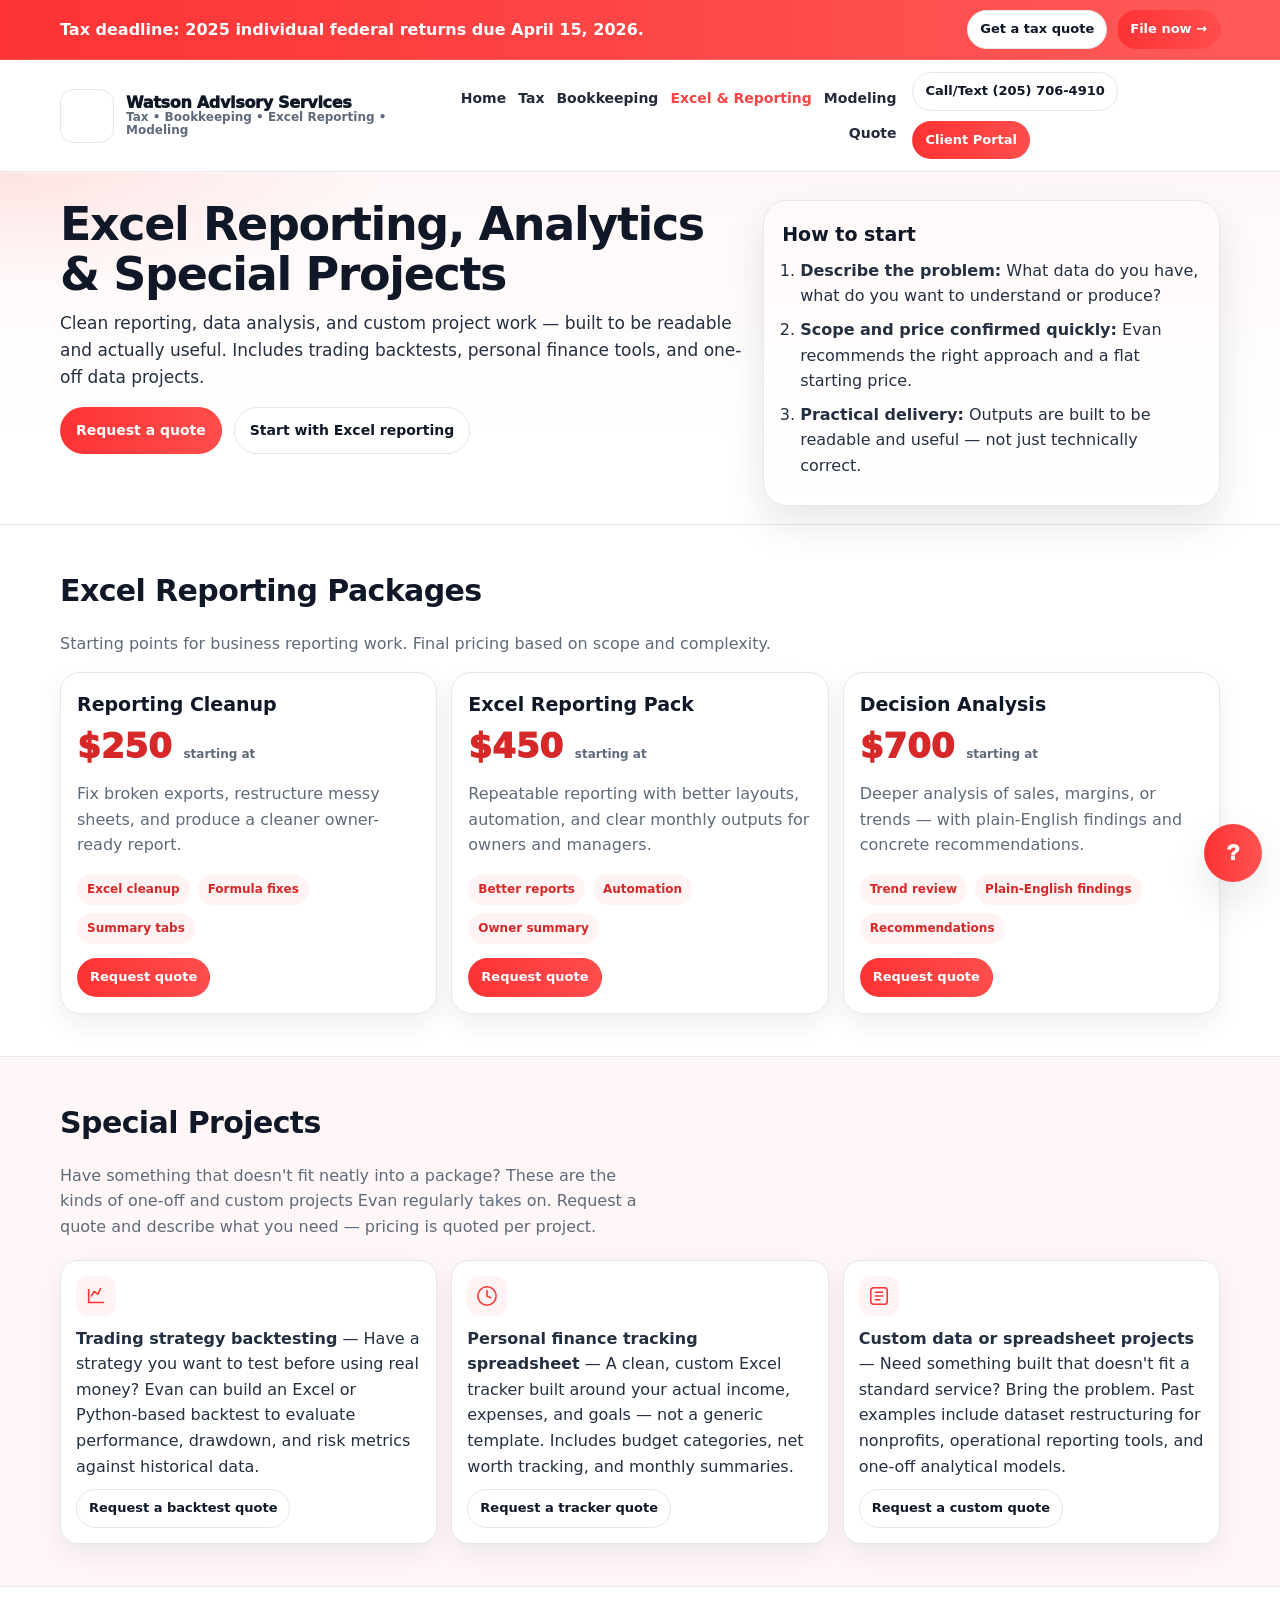
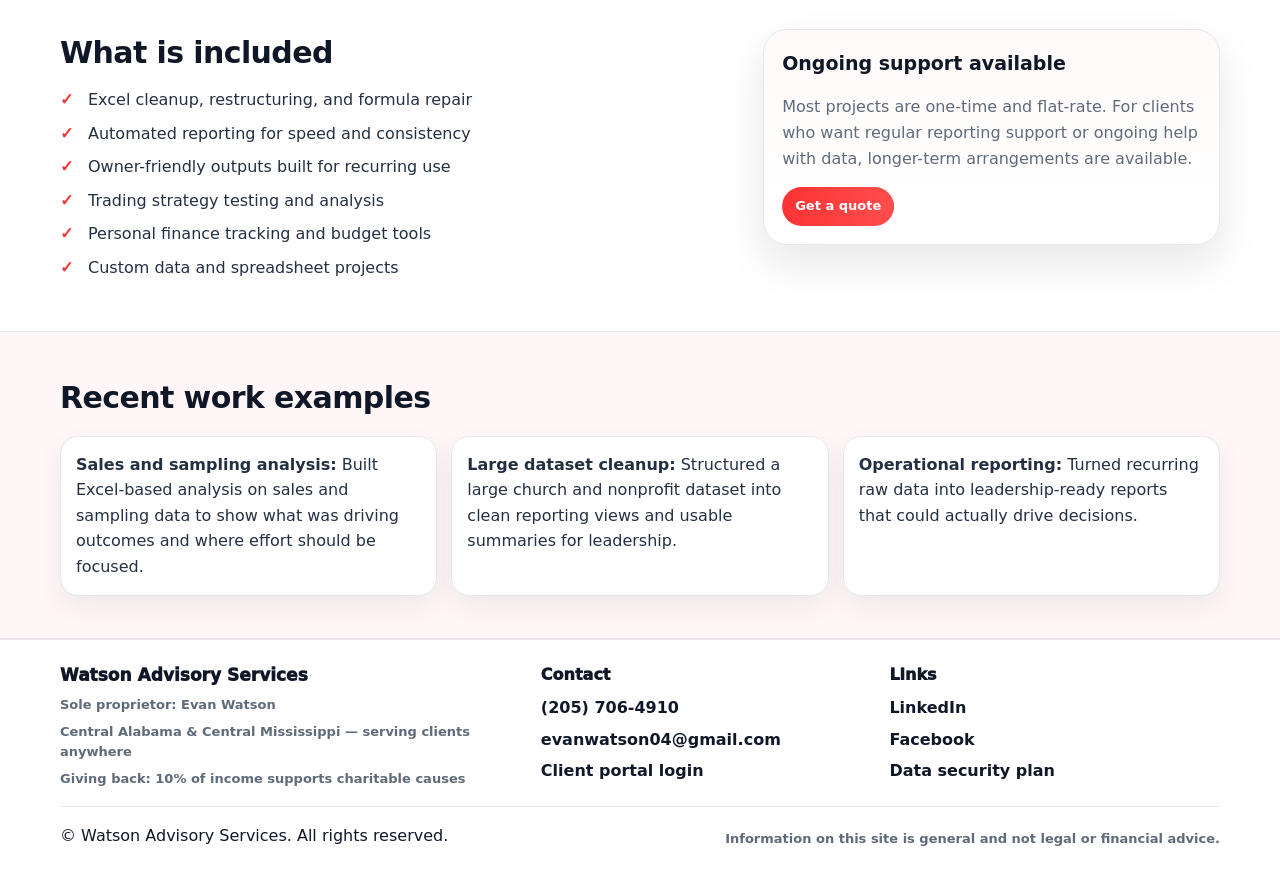
==== commit 61afa788: "Add files via upload" ====
--- a/analytics-consulting.html
+++ b/analytics-consulting.html
@@ -3,23 +3,24 @@
 <head>
   <meta charset="utf-8" />
   <meta name="viewport" content="width=device-width,initial-scale=1" />
-  <title>Excel Reporting, Data Analytics & Consulting | Watson Advisory Services</title>
-  <meta name="description" content="Excel-based reporting and analysis designed to improve visibility, strengthen decision-making, and give owners cleaner financial information they can actually use." />
+  <title>Excel Reporting, Analytics & Special Projects | Watson Advisory Services</title>
+  <meta name="description" content="Excel reporting, data analytics, trading strategy backtesting, personal finance spreadsheets, and custom project work — built to be useful, not just pretty." />
   <link rel="icon" href="logo.jpg" />
   <link rel="stylesheet" href="styles.css" />
 </head>
 <body>
   <a class="skip" href="#main">Skip to content</a>
-  
+
   <div class="topbar" role="banner" aria-label="Tax deadline banner">
     <div class="container topbar__inner">
-      <div class="topbar__text"><strong>Tax deadline:</strong> Most 2025 individual federal returns are due <strong>April 15, 2026</strong>.</div>
+      <div class="topbar__text"><strong>Tax deadline:</strong> 2025 individual federal returns due <strong>April 15, 2026</strong>.</div>
       <div class="topbar__actions">
         <a class="btn btn--small btn--ghost" href="quote.html?service=tax">Get a tax quote</a>
-        <a class="btn btn--small btn--primary" href="https://watsonadvisoryservices.mytaxportal.online/" target="_blank" rel="noopener">File now with Watson Advisory Services</a>
+        <a class="btn btn--small btn--primary" href="https://watsonadvisoryservices.mytaxportal.online/" target="_blank" rel="noopener">File now →</a>
       </div>
     </div>
   </div>
+
   <header class="header" role="navigation" aria-label="Primary">
     <div class="container header__inner">
       <a class="brand" href="index.html" aria-label="Watson Advisory Services home">
@@ -30,12 +31,12 @@
         </span>
       </a>
       <nav class="nav">
-        <a class="" href="index.html">Home</a>
-        <a class="" href="tax-services.html">Tax</a>
-        <a class="" href="bookkeeping.html">Bookkeeping</a>
+        <a href="index.html">Home</a>
+        <a href="tax-services.html">Tax</a>
+        <a href="bookkeeping.html">Bookkeeping</a>
         <a class="is-active" href="analytics-consulting.html">Excel & Reporting</a>
-        <a class="" href="financial-modeling.html">Modeling</a>
-        <a class="" href="quote.html">Quote</a>
+        <a href="financial-modeling.html">Modeling</a>
+        <a href="quote.html">Quote</a>
       </nav>
       <div class="header__cta">
         <a class="btn btn--ghost btn--small" href="tel:+12057064910">Call/Text (205) 706-4910</a>
@@ -43,146 +44,191 @@
       </div>
     </div>
   </header>
+
   <main id="main">
 
     <section class="page-hero">
       <div class="container page-hero__grid">
         <div>
-          <h1 class="page-hero__title">Excel Reporting, Data Analytics & Consulting</h1>
-          <p class="page-hero__lead">Excel-based reporting and analysis designed to improve visibility, strengthen decision-making, and give owners cleaner financial information they can actually use.</p>
+          <h1 class="page-hero__title">Excel Reporting, Analytics & Special Projects</h1>
+          <p class="page-hero__lead">Clean reporting, data analysis, and custom project work — built to be readable and actually useful. Includes trading backtests, personal finance tools, and one-off data projects.</p>
           <div class="cta-row" style="margin-top:16px">
-            <a class="btn btn--primary" href="quote.html?service=analytics">Request a quote</a><a class="btn btn--ghost" href="quote.html?service=analytics&package=Excel%20Reporting%20Pack&starting=450">Start with Excel reporting</a>
+            <a class="btn btn--primary" href="quote.html?service=analytics">Request a quote</a>
+            <a class="btn btn--ghost" href="quote.html?service=analytics&package=Excel%20Reporting%20Pack&starting=450">Start with Excel reporting</a>
           </div>
         </div>
         <div class="panel panel--soft">
           <h2 class="h3">How to start</h2>
           <ol class="list">
-            <li><strong>Start with a quote:</strong> describe the data, the reporting problem, and the end result you want.</li><li><strong>Scope is clarified quickly:</strong> Evan recommends the cleanest approach and confirms a flat starting price.</li><li><strong>Delivery is practical:</strong> reports are built to be readable and useful for owners and managers.</li>
+            <li><strong>Describe the problem:</strong> What data do you have, what do you want to understand or produce?</li>
+            <li><strong>Scope and price confirmed quickly:</strong> Evan recommends the right approach and a flat starting price.</li>
+            <li><strong>Practical delivery:</strong> Outputs are built to be readable and useful — not just technically correct.</li>
           </ol>
         </div>
       </div>
     </section>
 
+    <!-- REPORTING PACKAGES -->
     <section class="section">
       <div class="container">
-        <h2 class="h2">Pricing</h2>
-        <p class="muted">Three starting points, with final pricing based on records, scope, and complexity.</p>
+        <h2 class="h2">Excel Reporting Packages</h2>
+        <p class="muted">Starting points for business reporting work. Final pricing based on scope and complexity.</p>
         <div class="pricing">
           <article class="price" role="button" tabindex="0" data-card-link="quote.html?service=analytics&package=Reporting%20Cleanup%20Pack&starting=250">
-  <h3 class="h3">Reporting Cleanup Pack</h3>
-  <div class="price__num">$250 <span class="price__small">starting at</span></div>
-  <p class="muted">Clean up exports, fix structure, and produce a clearer owner-friendly report.</p>
-  <div class="includes"><span>Excel cleanup</span><span>Formula fixes</span><span>Summary tabs</span></div>
-  <div class="price__actions"><a class="btn btn--primary btn--small" href="quote.html?service=analytics&package=Reporting%20Cleanup%20Pack&starting=250">Request quote</a></div>
-</article>
-<article class="price" role="button" tabindex="0" data-card-link="quote.html?service=analytics&package=Excel%20Reporting%20Pack&starting=450">
-  <h3 class="h3">Excel Reporting Pack</h3>
-  <div class="price__num">$450 <span class="price__small">starting at</span></div>
-  <p class="muted">Repeatable Excel reporting with better layouts, automation, and clearer monthly outputs.</p>
-  <div class="includes"><span>Better reports</span><span>Automation</span><span>Owner summary</span></div>
-  <div class="price__actions"><a class="btn btn--primary btn--small" href="quote.html?service=analytics&package=Excel%20Reporting%20Pack&starting=450">Request quote</a></div>
-</article>
-<article class="price" role="button" tabindex="0" data-card-link="quote.html?service=analytics&package=Decision%20Analysis%20Pack&starting=700">
-  <h3 class="h3">Decision Analysis Pack</h3>
-  <div class="price__num">$700 <span class="price__small">starting at</span></div>
-  <p class="muted">Deeper analysis of sales, margins, operations, or trends with written takeaways and recommendations.</p>
-  <div class="includes"><span>Trend review</span><span>Plain-English findings</span><span>Recommendations</span></div>
-  <div class="price__actions"><a class="btn btn--primary btn--small" href="quote.html?service=analytics&package=Decision%20Analysis%20Pack&starting=700">Request quote</a></div>
-</article>
-        </div>
-      </div>
-    </section>
-
-    <section class="section section--tint">
+            <h3 class="h3">Reporting Cleanup</h3>
+            <div class="price__num">$250 <span class="price__small">starting at</span></div>
+            <p class="muted">Fix broken exports, restructure messy sheets, and produce a cleaner owner-ready report.</p>
+            <div class="includes"><span>Excel cleanup</span><span>Formula fixes</span><span>Summary tabs</span></div>
+            <div class="price__actions"><a class="btn btn--primary btn--small" href="quote.html?service=analytics&package=Reporting%20Cleanup%20Pack&starting=250">Request quote</a></div>
+          </article>
+          <article class="price" role="button" tabindex="0" data-card-link="quote.html?service=analytics&package=Excel%20Reporting%20Pack&starting=450">
+            <h3 class="h3">Excel Reporting Pack</h3>
+            <div class="price__num">$450 <span class="price__small">starting at</span></div>
+            <p class="muted">Repeatable reporting with better layouts, automation, and clear monthly outputs for owners and managers.</p>
+            <div class="includes"><span>Better reports</span><span>Automation</span><span>Owner summary</span></div>
+            <div class="price__actions"><a class="btn btn--primary btn--small" href="quote.html?service=analytics&package=Excel%20Reporting%20Pack&starting=450">Request quote</a></div>
+          </article>
+          <article class="price" role="button" tabindex="0" data-card-link="quote.html?service=analytics&package=Decision%20Analysis%20Pack&starting=700">
+            <h3 class="h3">Decision Analysis</h3>
+            <div class="price__num">$700 <span class="price__small">starting at</span></div>
+            <p class="muted">Deeper analysis of sales, margins, or trends — with plain-English findings and concrete recommendations.</p>
+            <div class="includes"><span>Trend review</span><span>Plain-English findings</span><span>Recommendations</span></div>
+            <div class="price__actions"><a class="btn btn--primary btn--small" href="quote.html?service=analytics&package=Decision%20Analysis%20Pack&starting=700">Request quote</a></div>
+          </article>
+        </div>
+      </div>
+    </section>
+
+    <!-- SPECIAL PROJECTS -->
+    <section class="section section--tint" id="special-projects">
+      <div class="container">
+        <h2 class="h2">Special Projects</h2>
+        <p class="muted" style="max-width:58ch;margin-bottom:20px">Have something that doesn't fit neatly into a package? These are the kinds of one-off and custom projects Evan regularly takes on. Request a quote and describe what you need — pricing is quoted per project.</p>
+        <div class="work-grid">
+
+          <div class="work-card">
+            <div class="mini-card__icon" aria-hidden="true" style="margin-bottom:10px">
+              <svg viewBox="0 0 24 24" fill="none" width="24" height="24"><path d="M4 19V5" stroke="currentColor" stroke-width="1.7" stroke-linecap="round"/><path d="M4 19h16" stroke="currentColor" stroke-width="1.7" stroke-linecap="round"/><path d="M7 12l3-5 4 3 3-6" stroke="currentColor" stroke-width="1.7" stroke-linecap="round" stroke-linejoin="round"/></svg>
+            </div>
+            <p><strong>Trading strategy backtesting</strong> — Have a strategy you want to test before using real money? Evan can build an Excel or Python-based backtest to evaluate performance, drawdown, and risk metrics against historical data.</p>
+            <div style="margin-top:10px"><a class="btn btn--small btn--ghost" href="quote.html?service=analytics&package=Trading%20Strategy%20Backtest">Request a backtest quote</a></div>
+          </div>
+
+          <div class="work-card">
+            <div class="mini-card__icon" aria-hidden="true" style="margin-bottom:10px">
+              <svg viewBox="0 0 24 24" fill="none" width="24" height="24"><path d="M12 2C6.48 2 2 6.48 2 12s4.48 10 10 10 10-4.48 10-10S17.52 2 12 2Z" stroke="currentColor" stroke-width="1.7"/><path d="M12 6v6l4 2" stroke="currentColor" stroke-width="1.7" stroke-linecap="round"/></svg>
+            </div>
+            <p><strong>Personal finance tracking spreadsheet</strong> — A clean, custom Excel tracker built around your actual income, expenses, and goals — not a generic template. Includes budget categories, net worth tracking, and monthly summaries.</p>
+            <div style="margin-top:10px"><a class="btn btn--small btn--ghost" href="quote.html?service=analytics&package=Personal%20Finance%20Tracker">Request a tracker quote</a></div>
+          </div>
+
+          <div class="work-card">
+            <div class="mini-card__icon" aria-hidden="true" style="margin-bottom:10px">
+              <svg viewBox="0 0 24 24" fill="none" width="24" height="24"><rect x="3" y="3" width="18" height="18" rx="3" stroke="currentColor" stroke-width="1.7"/><path d="M8 12h8M8 8h8M8 16h5" stroke="currentColor" stroke-width="1.7" stroke-linecap="round"/></svg>
+            </div>
+            <p><strong>Custom data or spreadsheet projects</strong> — Need something built that doesn't fit a standard service? Bring the problem. Past examples include dataset restructuring for nonprofits, operational reporting tools, and one-off analytical models.</p>
+            <div style="margin-top:10px"><a class="btn btn--small btn--ghost" href="quote.html?service=analytics&package=Custom%20Project">Request a custom quote</a></div>
+          </div>
+
+        </div>
+      </div>
+    </section>
+
+    <!-- WHAT'S INCLUDED -->
+    <section class="section">
       <div class="container section__grid">
         <div>
           <h2 class="h2">What is included</h2>
           <ul class="checklist">
             <li>Excel cleanup, restructuring, and formula repair</li>
-<li>Clean automated reporting where it improves speed and consistency</li>
-<li>Owner-friendly reports built for recurring use</li>
-<li>Coding and spreadsheet support for more complex reporting needs</li>
+            <li>Automated reporting for speed and consistency</li>
+            <li>Owner-friendly outputs built for recurring use</li>
+            <li>Trading strategy testing and analysis</li>
+            <li>Personal finance tracking and budget tools</li>
+            <li>Custom data and spreadsheet projects</li>
           </ul>
         </div>
         <div class="panel panel--soft">
-          <h3 class="h3">Long-term support</h3>
+          <h3 class="h3">Ongoing support available</h3>
           <p class="muted">
-            This service works well as a one-time project or as part of an ongoing relationship when you want steady support,
-            cleaner reporting, and better decisions over time.
+            Most projects are one-time and flat-rate. For clients who want regular reporting support or ongoing help with data, longer-term arrangements are available.
           </p>
-        </div>
-      </div>
-    </section>
-
-    <section class="section">
+          <div style="margin-top:12px">
+            <a class="btn btn--primary btn--small" href="quote.html?service=analytics">Get a quote</a>
+          </div>
+        </div>
+      </div>
+    </section>
+
+    <!-- WORK EXAMPLES -->
+    <section class="section section--tint">
       <div class="container">
         <h2 class="h2">Recent work examples</h2>
         <div class="work-grid">
           <div class="work-card"><p><strong>Sales and sampling analysis:</strong> Built Excel-based analysis on sales and sampling data to show what was driving outcomes and where effort should be focused.</p></div>
-<div class="work-card"><p><strong>Large reporting dataset cleanup:</strong> Structured a large church and nonprofit data set into cleaner reporting views and more usable summaries.</p></div>
-<div class="work-card"><p><strong>Operational reporting support:</strong> Turned recurring raw data into clearer reports that leadership could actually use to make decisions.</p></div>
+          <div class="work-card"><p><strong>Large dataset cleanup:</strong> Structured a large church and nonprofit dataset into clean reporting views and usable summaries for leadership.</p></div>
+          <div class="work-card"><p><strong>Operational reporting:</strong> Turned recurring raw data into leadership-ready reports that could actually drive decisions.</p></div>
         </div>
       </div>
     </section>
 
   </main>
 
-    <footer class="footer">
-      <div class="container footer__inner">
-        <div class="footer__col">
-          <div class="footer__brand">Watson Advisory Services</div>
-          <div class="footer__muted">Sole proprietor: Evan Watson</div>
-          <div class="footer__muted">Central Alabama & Central Mississippi focus - serving clients anywhere</div>
-          <div class="footer__muted">Giving back: 10% of income supports charitable causes</div>
-        </div>
-        <div class="footer__col">
-          <div class="footer__title">Contact</div>
-          <a class="footer__link" href="tel:+12057064910">(205) 706-4910</a>
-          <a class="footer__link" href="mailto:evanwatson04@gmail.com">evanwatson04@gmail.com</a>
-          <a class="footer__link" href="https://watsonadvisoryservices.mytaxportal.online/" target="_blank" rel="noopener">Client portal login</a>
-        </div>
-        <div class="footer__col">
-          <div class="footer__title">Links</div>
-          <a class="footer__link" href="https://www.linkedin.com/in/evan-watson-93175932b" target="_blank" rel="noopener">LinkedIn</a>
-          <a class="footer__link" href="https://www.facebook.com/share/181qwibuGE/?mibextid=wwXIfr" target="_blank" rel="noopener">Facebook (business page)</a>
-          <a class="footer__link" href="data-security-plan.html">Data security plan</a>
-        </div>
-      </div>
-      <div class="container footer__bottom">
-        <span>&copy; <span id="year"></span> Watson Advisory Services. All rights reserved.</span>
-        <span class="footer__muted">Information on this site is general and not legal advice.</span>
-      </div>
-    </footer>
-
-    <div class="mobile-bar" aria-label="Quick actions">
-      <a href="tel:+12057064910">Call</a>
-      <a href="quote.html">Quote</a>
-      <a href="https://watsonadvisoryservices.mytaxportal.online/" target="_blank" rel="noopener">Portal</a>
-    </div>
-
-    <div class="chatbot" id="chatbot" aria-label="Website help chat">
-      <div class="chatbot__window">
-        <div class="chatbot__header">
-          Watson Advisory Services Help
-          <div class="chatbot__sub">Quick answers about services, pricing, quotes, and the portal</div>
-        </div>
-        <div class="chatbot__messages">
-          <div class="chatbot__msg chatbot__msg--bot">Hi - I can help with starting tax prep, the client portal, bookkeeping, Excel reporting, modeling, pricing, and how to request a quote.</div>
-        </div>
-        <div class="chatbot__quick">
-          <button type="button" data-chat-question="How do I start tax prep?">Start tax prep</button>
-          <button type="button" data-chat-question="What is the portal for?">Portal help</button>
-          <button type="button" data-chat-question="What do you do with Excel reporting?">Excel reporting</button>
-        </div>
-        <div class="chatbot__footer">
-          <input class="chatbot__input" type="text" placeholder="Ask a quick question..." />
-          <button type="button" class="btn btn--primary btn--small chatbot__send">Send</button>
-        </div>
-      </div>
-      <button type="button" class="chatbot__toggle" aria-expanded="false" aria-label="Open help chat">?</button>
-    </div>
-
-    <script defer src="script.js"></script>
-
+  <footer class="footer">
+    <div class="container footer__inner">
+      <div class="footer__col">
+        <div class="footer__brand">Watson Advisory Services</div>
+        <div class="footer__muted">Sole proprietor: Evan Watson</div>
+        <div class="footer__muted">Central Alabama & Central Mississippi — serving clients anywhere</div>
+        <div class="footer__muted">Giving back: 10% of income supports charitable causes</div>
+      </div>
+      <div class="footer__col">
+        <div class="footer__title">Contact</div>
+        <a class="footer__link" href="tel:+12057064910">(205) 706-4910</a>
+        <a class="footer__link" href="mailto:evanwatson04@gmail.com">evanwatson04@gmail.com</a>
+        <a class="footer__link" href="https://watsonadvisoryservices.mytaxportal.online/" target="_blank" rel="noopener">Client portal login</a>
+      </div>
+      <div class="footer__col">
+        <div class="footer__title">Links</div>
+        <a class="footer__link" href="https://www.linkedin.com/in/evan-watson-93175932b" target="_blank" rel="noopener">LinkedIn</a>
+        <a class="footer__link" href="https://www.facebook.com/share/181qwibuGE/?mibextid=wwXIfr" target="_blank" rel="noopener">Facebook</a>
+        <a class="footer__link" href="data-security-plan.html">Data security plan</a>
+      </div>
+    </div>
+    <div class="container footer__bottom">
+      <span>&copy; <span id="year"></span> Watson Advisory Services. All rights reserved.</span>
+      <span class="footer__muted">Information on this site is general and not legal or financial advice.</span>
+    </div>
+  </footer>
+
+  <div class="mobile-bar" aria-label="Quick actions">
+    <a href="tel:+12057064910">Call</a>
+    <a href="quote.html">Quote</a>
+    <a href="https://watsonadvisoryservices.mytaxportal.online/" target="_blank" rel="noopener">Portal</a>
+  </div>
+
+  <div class="chatbot" id="chatbot" aria-label="Website help chat">
+    <div class="chatbot__window">
+      <div class="chatbot__header">
+        Watson Advisory Services Help
+        <div class="chatbot__sub">Quick answers about services, pricing, quotes, and the portal</div>
+      </div>
+      <div class="chatbot__messages">
+        <div class="chatbot__msg chatbot__msg--bot">Hi — I can answer questions about Excel reporting, special projects, backtesting, personal finance tools, pricing, and how to get started.</div>
+      </div>
+      <div class="chatbot__quick">
+        <button type="button" data-chat-question="How do I start tax prep?">Start tax prep</button>
+        <button type="button" data-chat-question="What is the portal for?">Portal help</button>
+        <button type="button" data-chat-question="What special projects do you do?">Special projects</button>
+      </div>
+      <div class="chatbot__footer">
+        <input class="chatbot__input" type="text" placeholder="Ask a quick question..." />
+        <button type="button" class="btn btn--primary btn--small chatbot__send">Send</button>
+      </div>
+    </div>
+    <button type="button" class="chatbot__toggle" aria-expanded="false" aria-label="Open help chat">?</button>
+  </div>
+
+  <script defer src="script.js"></script>
 </body>
-</html>+</html>
--- a/styles.css
+++ b/styles.css
@@ -281,3 +281,41 @@
   *{scroll-behavior:auto}
   .btn,.mini-card,.price{transition:none}
 }
+
+/* ===== COMPARISON SECTION (Why Evan) ===== */
+.compare-grid{
+  display:grid;grid-template-columns:1fr 1fr;gap:16px;margin-top:4px
+}
+.compare-col{
+  border-radius:20px;padding:20px;border:1px solid var(--line)
+}
+.compare-col--them{
+  background:#f9fafb;border-color:#e0e0e8
+}
+.compare-col--us{
+  background:linear-gradient(160deg,#fff6f6,#fff);border-color:rgba(253,51,52,.25);
+  box-shadow:0 8px 24px rgba(253,51,52,.08)
+}
+.compare-col__label{
+  font-weight:1000;font-size:15px;margin-bottom:14px;padding-bottom:10px;border-bottom:1px solid var(--line)
+}
+.compare-col--them .compare-col__label{color:var(--muted)}
+.compare-col--us .compare-col__label{color:var(--brand-dark)}
+.compare-list{
+  margin:0;padding:0;list-style:none;display:flex;flex-direction:column;gap:10px
+}
+.compare-col--them .compare-list li{
+  padding-left:22px;position:relative;color:var(--muted)
+}
+.compare-col--them .compare-list li::before{
+  content:"✗";position:absolute;left:0;color:#ccc;font-weight:900
+}
+.compare-col--us .compare-list li{
+  padding-left:24px;position:relative;color:#243041;font-weight:700
+}
+.compare-col--us .compare-list li::before{
+  content:"✓";position:absolute;left:0;color:var(--brand);font-weight:1000
+}
+@media(max-width:980px){
+  .compare-grid{grid-template-columns:1fr}
+}
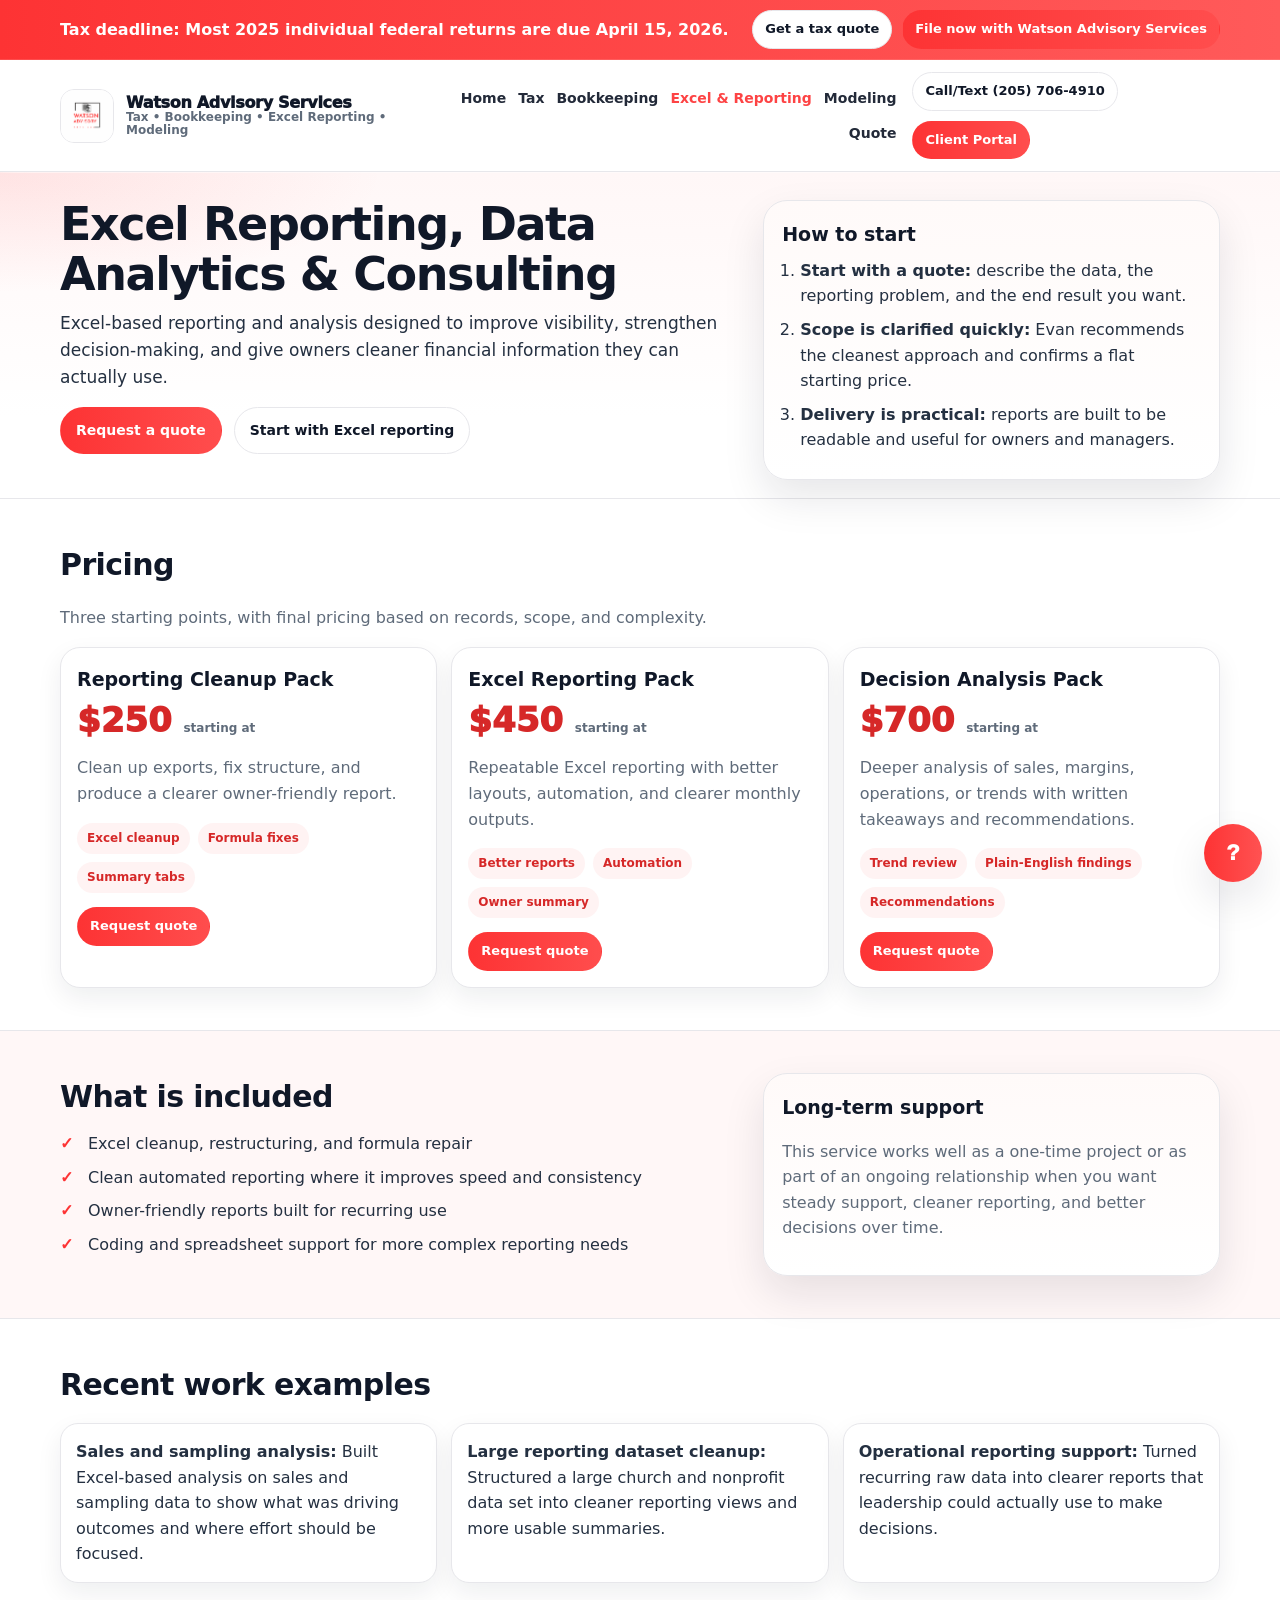
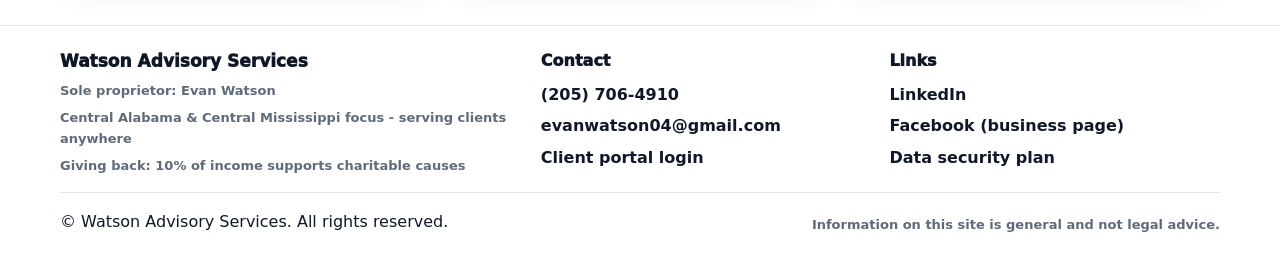
==== commit 254ebb2b: "Add files via upload" ====
--- a/analytics-consulting.html
+++ b/analytics-consulting.html
@@ -3,24 +3,23 @@
 <head>
   <meta charset="utf-8" />
   <meta name="viewport" content="width=device-width,initial-scale=1" />
-  <title>Excel Reporting, Analytics & Special Projects | Watson Advisory Services</title>
-  <meta name="description" content="Excel reporting, data analytics, trading strategy backtesting, personal finance spreadsheets, and custom project work — built to be useful, not just pretty." />
+  <title>Excel Reporting, Data Analytics & Consulting | Watson Advisory Services</title>
+  <meta name="description" content="Excel-based reporting and analysis designed to improve visibility, strengthen decision-making, and give owners cleaner financial information they can actually use." />
   <link rel="icon" href="logo.jpg" />
   <link rel="stylesheet" href="styles.css" />
 </head>
 <body>
   <a class="skip" href="#main">Skip to content</a>
-
+  
   <div class="topbar" role="banner" aria-label="Tax deadline banner">
     <div class="container topbar__inner">
-      <div class="topbar__text"><strong>Tax deadline:</strong> 2025 individual federal returns due <strong>April 15, 2026</strong>.</div>
+      <div class="topbar__text"><strong>Tax deadline:</strong> Most 2025 individual federal returns are due <strong>April 15, 2026</strong>.</div>
       <div class="topbar__actions">
         <a class="btn btn--small btn--ghost" href="quote.html?service=tax">Get a tax quote</a>
-        <a class="btn btn--small btn--primary" href="https://watsonadvisoryservices.mytaxportal.online/" target="_blank" rel="noopener">File now →</a>
+        <a class="btn btn--small btn--primary" href="https://watsonadvisoryservices.mytaxportal.online/" target="_blank" rel="noopener">File now with Watson Advisory Services</a>
       </div>
     </div>
   </div>
-
   <header class="header" role="navigation" aria-label="Primary">
     <div class="container header__inner">
       <a class="brand" href="index.html" aria-label="Watson Advisory Services home">
@@ -31,12 +30,12 @@
         </span>
       </a>
       <nav class="nav">
-        <a href="index.html">Home</a>
-        <a href="tax-services.html">Tax</a>
-        <a href="bookkeeping.html">Bookkeeping</a>
+        <a class="" href="index.html">Home</a>
+        <a class="" href="tax-services.html">Tax</a>
+        <a class="" href="bookkeeping.html">Bookkeeping</a>
         <a class="is-active" href="analytics-consulting.html">Excel & Reporting</a>
-        <a href="financial-modeling.html">Modeling</a>
-        <a href="quote.html">Quote</a>
+        <a class="" href="financial-modeling.html">Modeling</a>
+        <a class="" href="quote.html">Quote</a>
       </nav>
       <div class="header__cta">
         <a class="btn btn--ghost btn--small" href="tel:+12057064910">Call/Text (205) 706-4910</a>
@@ -44,191 +43,146 @@
       </div>
     </div>
   </header>
-
   <main id="main">
 
     <section class="page-hero">
       <div class="container page-hero__grid">
         <div>
-          <h1 class="page-hero__title">Excel Reporting, Analytics & Special Projects</h1>
-          <p class="page-hero__lead">Clean reporting, data analysis, and custom project work — built to be readable and actually useful. Includes trading backtests, personal finance tools, and one-off data projects.</p>
+          <h1 class="page-hero__title">Excel Reporting, Data Analytics & Consulting</h1>
+          <p class="page-hero__lead">Excel-based reporting and analysis designed to improve visibility, strengthen decision-making, and give owners cleaner financial information they can actually use.</p>
           <div class="cta-row" style="margin-top:16px">
-            <a class="btn btn--primary" href="quote.html?service=analytics">Request a quote</a>
-            <a class="btn btn--ghost" href="quote.html?service=analytics&package=Excel%20Reporting%20Pack&starting=450">Start with Excel reporting</a>
+            <a class="btn btn--primary" href="quote.html?service=analytics">Request a quote</a><a class="btn btn--ghost" href="quote.html?service=analytics&package=Excel%20Reporting%20Pack&starting=450">Start with Excel reporting</a>
           </div>
         </div>
         <div class="panel panel--soft">
           <h2 class="h3">How to start</h2>
           <ol class="list">
-            <li><strong>Describe the problem:</strong> What data do you have, what do you want to understand or produce?</li>
-            <li><strong>Scope and price confirmed quickly:</strong> Evan recommends the right approach and a flat starting price.</li>
-            <li><strong>Practical delivery:</strong> Outputs are built to be readable and useful — not just technically correct.</li>
+            <li><strong>Start with a quote:</strong> describe the data, the reporting problem, and the end result you want.</li><li><strong>Scope is clarified quickly:</strong> Evan recommends the cleanest approach and confirms a flat starting price.</li><li><strong>Delivery is practical:</strong> reports are built to be readable and useful for owners and managers.</li>
           </ol>
         </div>
       </div>
     </section>
 
-    <!-- REPORTING PACKAGES -->
     <section class="section">
       <div class="container">
-        <h2 class="h2">Excel Reporting Packages</h2>
-        <p class="muted">Starting points for business reporting work. Final pricing based on scope and complexity.</p>
+        <h2 class="h2">Pricing</h2>
+        <p class="muted">Three starting points, with final pricing based on records, scope, and complexity.</p>
         <div class="pricing">
           <article class="price" role="button" tabindex="0" data-card-link="quote.html?service=analytics&package=Reporting%20Cleanup%20Pack&starting=250">
-            <h3 class="h3">Reporting Cleanup</h3>
-            <div class="price__num">$250 <span class="price__small">starting at</span></div>
-            <p class="muted">Fix broken exports, restructure messy sheets, and produce a cleaner owner-ready report.</p>
-            <div class="includes"><span>Excel cleanup</span><span>Formula fixes</span><span>Summary tabs</span></div>
-            <div class="price__actions"><a class="btn btn--primary btn--small" href="quote.html?service=analytics&package=Reporting%20Cleanup%20Pack&starting=250">Request quote</a></div>
-          </article>
-          <article class="price" role="button" tabindex="0" data-card-link="quote.html?service=analytics&package=Excel%20Reporting%20Pack&starting=450">
-            <h3 class="h3">Excel Reporting Pack</h3>
-            <div class="price__num">$450 <span class="price__small">starting at</span></div>
-            <p class="muted">Repeatable reporting with better layouts, automation, and clear monthly outputs for owners and managers.</p>
-            <div class="includes"><span>Better reports</span><span>Automation</span><span>Owner summary</span></div>
-            <div class="price__actions"><a class="btn btn--primary btn--small" href="quote.html?service=analytics&package=Excel%20Reporting%20Pack&starting=450">Request quote</a></div>
-          </article>
-          <article class="price" role="button" tabindex="0" data-card-link="quote.html?service=analytics&package=Decision%20Analysis%20Pack&starting=700">
-            <h3 class="h3">Decision Analysis</h3>
-            <div class="price__num">$700 <span class="price__small">starting at</span></div>
-            <p class="muted">Deeper analysis of sales, margins, or trends — with plain-English findings and concrete recommendations.</p>
-            <div class="includes"><span>Trend review</span><span>Plain-English findings</span><span>Recommendations</span></div>
-            <div class="price__actions"><a class="btn btn--primary btn--small" href="quote.html?service=analytics&package=Decision%20Analysis%20Pack&starting=700">Request quote</a></div>
-          </article>
+  <h3 class="h3">Reporting Cleanup Pack</h3>
+  <div class="price__num">$250 <span class="price__small">starting at</span></div>
+  <p class="muted">Clean up exports, fix structure, and produce a clearer owner-friendly report.</p>
+  <div class="includes"><span>Excel cleanup</span><span>Formula fixes</span><span>Summary tabs</span></div>
+  <div class="price__actions"><a class="btn btn--primary btn--small" href="quote.html?service=analytics&package=Reporting%20Cleanup%20Pack&starting=250">Request quote</a></div>
+</article>
+<article class="price" role="button" tabindex="0" data-card-link="quote.html?service=analytics&package=Excel%20Reporting%20Pack&starting=450">
+  <h3 class="h3">Excel Reporting Pack</h3>
+  <div class="price__num">$450 <span class="price__small">starting at</span></div>
+  <p class="muted">Repeatable Excel reporting with better layouts, automation, and clearer monthly outputs.</p>
+  <div class="includes"><span>Better reports</span><span>Automation</span><span>Owner summary</span></div>
+  <div class="price__actions"><a class="btn btn--primary btn--small" href="quote.html?service=analytics&package=Excel%20Reporting%20Pack&starting=450">Request quote</a></div>
+</article>
+<article class="price" role="button" tabindex="0" data-card-link="quote.html?service=analytics&package=Decision%20Analysis%20Pack&starting=700">
+  <h3 class="h3">Decision Analysis Pack</h3>
+  <div class="price__num">$700 <span class="price__small">starting at</span></div>
+  <p class="muted">Deeper analysis of sales, margins, operations, or trends with written takeaways and recommendations.</p>
+  <div class="includes"><span>Trend review</span><span>Plain-English findings</span><span>Recommendations</span></div>
+  <div class="price__actions"><a class="btn btn--primary btn--small" href="quote.html?service=analytics&package=Decision%20Analysis%20Pack&starting=700">Request quote</a></div>
+</article>
         </div>
       </div>
     </section>
 
-    <!-- SPECIAL PROJECTS -->
-    <section class="section section--tint" id="special-projects">
-      <div class="container">
-        <h2 class="h2">Special Projects</h2>
-        <p class="muted" style="max-width:58ch;margin-bottom:20px">Have something that doesn't fit neatly into a package? These are the kinds of one-off and custom projects Evan regularly takes on. Request a quote and describe what you need — pricing is quoted per project.</p>
-        <div class="work-grid">
-
-          <div class="work-card">
-            <div class="mini-card__icon" aria-hidden="true" style="margin-bottom:10px">
-              <svg viewBox="0 0 24 24" fill="none" width="24" height="24"><path d="M4 19V5" stroke="currentColor" stroke-width="1.7" stroke-linecap="round"/><path d="M4 19h16" stroke="currentColor" stroke-width="1.7" stroke-linecap="round"/><path d="M7 12l3-5 4 3 3-6" stroke="currentColor" stroke-width="1.7" stroke-linecap="round" stroke-linejoin="round"/></svg>
-            </div>
-            <p><strong>Trading strategy backtesting</strong> — Have a strategy you want to test before using real money? Evan can build an Excel or Python-based backtest to evaluate performance, drawdown, and risk metrics against historical data.</p>
-            <div style="margin-top:10px"><a class="btn btn--small btn--ghost" href="quote.html?service=analytics&package=Trading%20Strategy%20Backtest">Request a backtest quote</a></div>
-          </div>
-
-          <div class="work-card">
-            <div class="mini-card__icon" aria-hidden="true" style="margin-bottom:10px">
-              <svg viewBox="0 0 24 24" fill="none" width="24" height="24"><path d="M12 2C6.48 2 2 6.48 2 12s4.48 10 10 10 10-4.48 10-10S17.52 2 12 2Z" stroke="currentColor" stroke-width="1.7"/><path d="M12 6v6l4 2" stroke="currentColor" stroke-width="1.7" stroke-linecap="round"/></svg>
-            </div>
-            <p><strong>Personal finance tracking spreadsheet</strong> — A clean, custom Excel tracker built around your actual income, expenses, and goals — not a generic template. Includes budget categories, net worth tracking, and monthly summaries.</p>
-            <div style="margin-top:10px"><a class="btn btn--small btn--ghost" href="quote.html?service=analytics&package=Personal%20Finance%20Tracker">Request a tracker quote</a></div>
-          </div>
-
-          <div class="work-card">
-            <div class="mini-card__icon" aria-hidden="true" style="margin-bottom:10px">
-              <svg viewBox="0 0 24 24" fill="none" width="24" height="24"><rect x="3" y="3" width="18" height="18" rx="3" stroke="currentColor" stroke-width="1.7"/><path d="M8 12h8M8 8h8M8 16h5" stroke="currentColor" stroke-width="1.7" stroke-linecap="round"/></svg>
-            </div>
-            <p><strong>Custom data or spreadsheet projects</strong> — Need something built that doesn't fit a standard service? Bring the problem. Past examples include dataset restructuring for nonprofits, operational reporting tools, and one-off analytical models.</p>
-            <div style="margin-top:10px"><a class="btn btn--small btn--ghost" href="quote.html?service=analytics&package=Custom%20Project">Request a custom quote</a></div>
-          </div>
-
-        </div>
-      </div>
-    </section>
-
-    <!-- WHAT'S INCLUDED -->
-    <section class="section">
+    <section class="section section--tint">
       <div class="container section__grid">
         <div>
           <h2 class="h2">What is included</h2>
           <ul class="checklist">
             <li>Excel cleanup, restructuring, and formula repair</li>
-            <li>Automated reporting for speed and consistency</li>
-            <li>Owner-friendly outputs built for recurring use</li>
-            <li>Trading strategy testing and analysis</li>
-            <li>Personal finance tracking and budget tools</li>
-            <li>Custom data and spreadsheet projects</li>
+<li>Clean automated reporting where it improves speed and consistency</li>
+<li>Owner-friendly reports built for recurring use</li>
+<li>Coding and spreadsheet support for more complex reporting needs</li>
           </ul>
         </div>
         <div class="panel panel--soft">
-          <h3 class="h3">Ongoing support available</h3>
+          <h3 class="h3">Long-term support</h3>
           <p class="muted">
-            Most projects are one-time and flat-rate. For clients who want regular reporting support or ongoing help with data, longer-term arrangements are available.
+            This service works well as a one-time project or as part of an ongoing relationship when you want steady support,
+            cleaner reporting, and better decisions over time.
           </p>
-          <div style="margin-top:12px">
-            <a class="btn btn--primary btn--small" href="quote.html?service=analytics">Get a quote</a>
-          </div>
         </div>
       </div>
     </section>
 
-    <!-- WORK EXAMPLES -->
-    <section class="section section--tint">
+    <section class="section">
       <div class="container">
         <h2 class="h2">Recent work examples</h2>
         <div class="work-grid">
           <div class="work-card"><p><strong>Sales and sampling analysis:</strong> Built Excel-based analysis on sales and sampling data to show what was driving outcomes and where effort should be focused.</p></div>
-          <div class="work-card"><p><strong>Large dataset cleanup:</strong> Structured a large church and nonprofit dataset into clean reporting views and usable summaries for leadership.</p></div>
-          <div class="work-card"><p><strong>Operational reporting:</strong> Turned recurring raw data into leadership-ready reports that could actually drive decisions.</p></div>
+<div class="work-card"><p><strong>Large reporting dataset cleanup:</strong> Structured a large church and nonprofit data set into cleaner reporting views and more usable summaries.</p></div>
+<div class="work-card"><p><strong>Operational reporting support:</strong> Turned recurring raw data into clearer reports that leadership could actually use to make decisions.</p></div>
         </div>
       </div>
     </section>
 
   </main>
 
-  <footer class="footer">
-    <div class="container footer__inner">
-      <div class="footer__col">
-        <div class="footer__brand">Watson Advisory Services</div>
-        <div class="footer__muted">Sole proprietor: Evan Watson</div>
-        <div class="footer__muted">Central Alabama & Central Mississippi — serving clients anywhere</div>
-        <div class="footer__muted">Giving back: 10% of income supports charitable causes</div>
+    <footer class="footer">
+      <div class="container footer__inner">
+        <div class="footer__col">
+          <div class="footer__brand">Watson Advisory Services</div>
+          <div class="footer__muted">Sole proprietor: Evan Watson</div>
+          <div class="footer__muted">Central Alabama & Central Mississippi focus - serving clients anywhere</div>
+          <div class="footer__muted">Giving back: 10% of income supports charitable causes</div>
+        </div>
+        <div class="footer__col">
+          <div class="footer__title">Contact</div>
+          <a class="footer__link" href="tel:+12057064910">(205) 706-4910</a>
+          <a class="footer__link" href="mailto:evanwatson04@gmail.com">evanwatson04@gmail.com</a>
+          <a class="footer__link" href="https://watsonadvisoryservices.mytaxportal.online/" target="_blank" rel="noopener">Client portal login</a>
+        </div>
+        <div class="footer__col">
+          <div class="footer__title">Links</div>
+          <a class="footer__link" href="https://www.linkedin.com/in/evan-watson-93175932b" target="_blank" rel="noopener">LinkedIn</a>
+          <a class="footer__link" href="https://www.facebook.com/share/181qwibuGE/?mibextid=wwXIfr" target="_blank" rel="noopener">Facebook (business page)</a>
+          <a class="footer__link" href="data-security-plan.html">Data security plan</a>
+        </div>
       </div>
-      <div class="footer__col">
-        <div class="footer__title">Contact</div>
-        <a class="footer__link" href="tel:+12057064910">(205) 706-4910</a>
-        <a class="footer__link" href="mailto:evanwatson04@gmail.com">evanwatson04@gmail.com</a>
-        <a class="footer__link" href="https://watsonadvisoryservices.mytaxportal.online/" target="_blank" rel="noopener">Client portal login</a>
+      <div class="container footer__bottom">
+        <span>&copy; <span id="year"></span> Watson Advisory Services. All rights reserved.</span>
+        <span class="footer__muted">Information on this site is general and not legal advice.</span>
       </div>
-      <div class="footer__col">
-        <div class="footer__title">Links</div>
-        <a class="footer__link" href="https://www.linkedin.com/in/evan-watson-93175932b" target="_blank" rel="noopener">LinkedIn</a>
-        <a class="footer__link" href="https://www.facebook.com/share/181qwibuGE/?mibextid=wwXIfr" target="_blank" rel="noopener">Facebook</a>
-        <a class="footer__link" href="data-security-plan.html">Data security plan</a>
+    </footer>
+
+    <div class="mobile-bar" aria-label="Quick actions">
+      <a href="tel:+12057064910">Call</a>
+      <a href="quote.html">Quote</a>
+      <a href="https://watsonadvisoryservices.mytaxportal.online/" target="_blank" rel="noopener">Portal</a>
+    </div>
+
+    <div class="chatbot" id="chatbot" aria-label="Website help chat">
+      <div class="chatbot__window">
+        <div class="chatbot__header">
+          Watson Advisory Services Help
+          <div class="chatbot__sub">Quick answers about services, pricing, quotes, and the portal</div>
+        </div>
+        <div class="chatbot__messages">
+          <div class="chatbot__msg chatbot__msg--bot">Hi - I can help with starting tax prep, the client portal, bookkeeping, Excel reporting, modeling, pricing, and how to request a quote.</div>
+        </div>
+        <div class="chatbot__quick">
+          <button type="button" data-chat-question="How do I start tax prep?">Start tax prep</button>
+          <button type="button" data-chat-question="What is the portal for?">Portal help</button>
+          <button type="button" data-chat-question="What do you do with Excel reporting?">Excel reporting</button>
+        </div>
+        <div class="chatbot__footer">
+          <input class="chatbot__input" type="text" placeholder="Ask a quick question..." />
+          <button type="button" class="btn btn--primary btn--small chatbot__send">Send</button>
+        </div>
       </div>
+      <button type="button" class="chatbot__toggle" aria-expanded="false" aria-label="Open help chat">?</button>
     </div>
-    <div class="container footer__bottom">
-      <span>&copy; <span id="year"></span> Watson Advisory Services. All rights reserved.</span>
-      <span class="footer__muted">Information on this site is general and not legal or financial advice.</span>
-    </div>
-  </footer>
 
-  <div class="mobile-bar" aria-label="Quick actions">
-    <a href="tel:+12057064910">Call</a>
-    <a href="quote.html">Quote</a>
-    <a href="https://watsonadvisoryservices.mytaxportal.online/" target="_blank" rel="noopener">Portal</a>
-  </div>
+    <script defer src="script.js"></script>
 
-  <div class="chatbot" id="chatbot" aria-label="Website help chat">
-    <div class="chatbot__window">
-      <div class="chatbot__header">
-        Watson Advisory Services Help
-        <div class="chatbot__sub">Quick answers about services, pricing, quotes, and the portal</div>
-      </div>
-      <div class="chatbot__messages">
-        <div class="chatbot__msg chatbot__msg--bot">Hi — I can answer questions about Excel reporting, special projects, backtesting, personal finance tools, pricing, and how to get started.</div>
-      </div>
-      <div class="chatbot__quick">
-        <button type="button" data-chat-question="How do I start tax prep?">Start tax prep</button>
-        <button type="button" data-chat-question="What is the portal for?">Portal help</button>
-        <button type="button" data-chat-question="What special projects do you do?">Special projects</button>
-      </div>
-      <div class="chatbot__footer">
-        <input class="chatbot__input" type="text" placeholder="Ask a quick question..." />
-        <button type="button" class="btn btn--primary btn--small chatbot__send">Send</button>
-      </div>
-    </div>
-    <button type="button" class="chatbot__toggle" aria-expanded="false" aria-label="Open help chat">?</button>
-  </div>
-
-  <script defer src="script.js"></script>
 </body>
-</html>
+</html>
--- a/styles.css
+++ b/styles.css
@@ -281,41 +281,3 @@
   *{scroll-behavior:auto}
   .btn,.mini-card,.price{transition:none}
 }
-
-/* ===== COMPARISON SECTION (Why Evan) ===== */
-.compare-grid{
-  display:grid;grid-template-columns:1fr 1fr;gap:16px;margin-top:4px
-}
-.compare-col{
-  border-radius:20px;padding:20px;border:1px solid var(--line)
-}
-.compare-col--them{
-  background:#f9fafb;border-color:#e0e0e8
-}
-.compare-col--us{
-  background:linear-gradient(160deg,#fff6f6,#fff);border-color:rgba(253,51,52,.25);
-  box-shadow:0 8px 24px rgba(253,51,52,.08)
-}
-.compare-col__label{
-  font-weight:1000;font-size:15px;margin-bottom:14px;padding-bottom:10px;border-bottom:1px solid var(--line)
-}
-.compare-col--them .compare-col__label{color:var(--muted)}
-.compare-col--us .compare-col__label{color:var(--brand-dark)}
-.compare-list{
-  margin:0;padding:0;list-style:none;display:flex;flex-direction:column;gap:10px
-}
-.compare-col--them .compare-list li{
-  padding-left:22px;position:relative;color:var(--muted)
-}
-.compare-col--them .compare-list li::before{
-  content:"✗";position:absolute;left:0;color:#ccc;font-weight:900
-}
-.compare-col--us .compare-list li{
-  padding-left:24px;position:relative;color:#243041;font-weight:700
-}
-.compare-col--us .compare-list li::before{
-  content:"✓";position:absolute;left:0;color:var(--brand);font-weight:1000
-}
-@media(max-width:980px){
-  .compare-grid{grid-template-columns:1fr}
-}
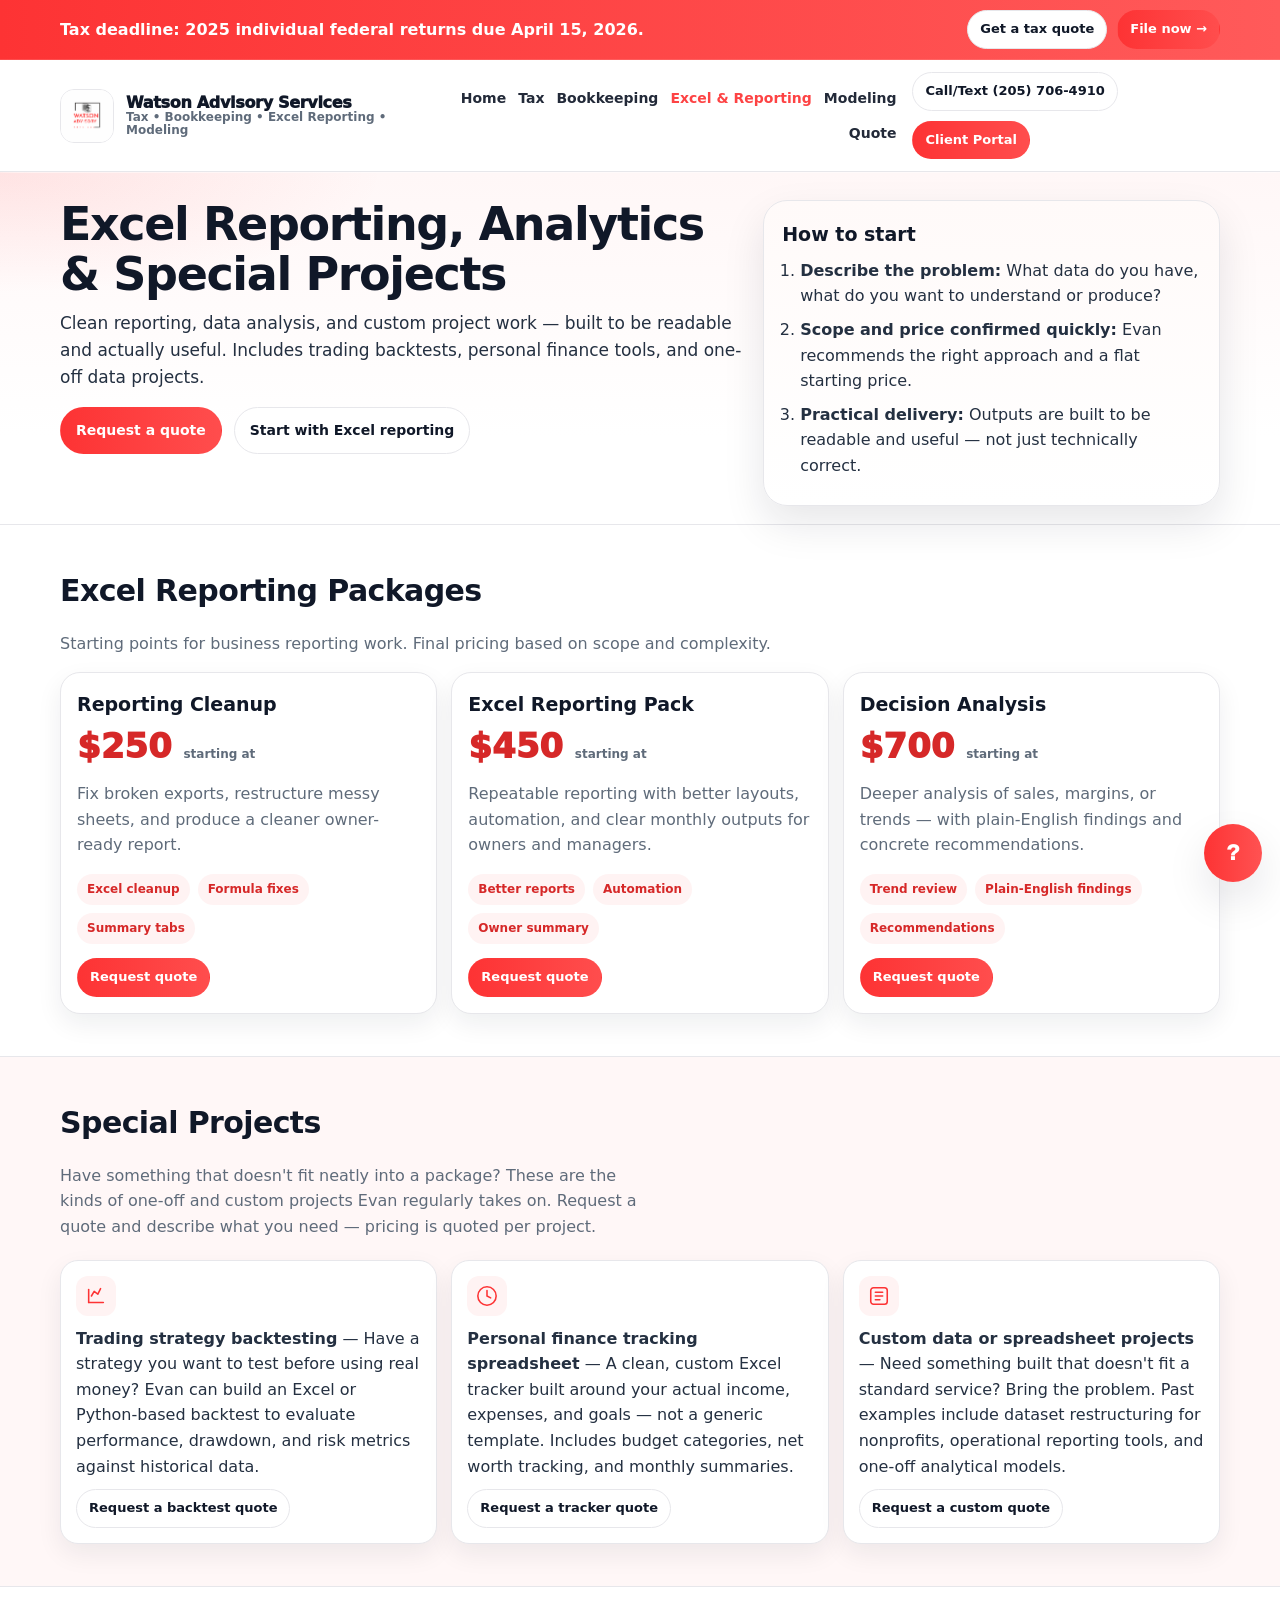
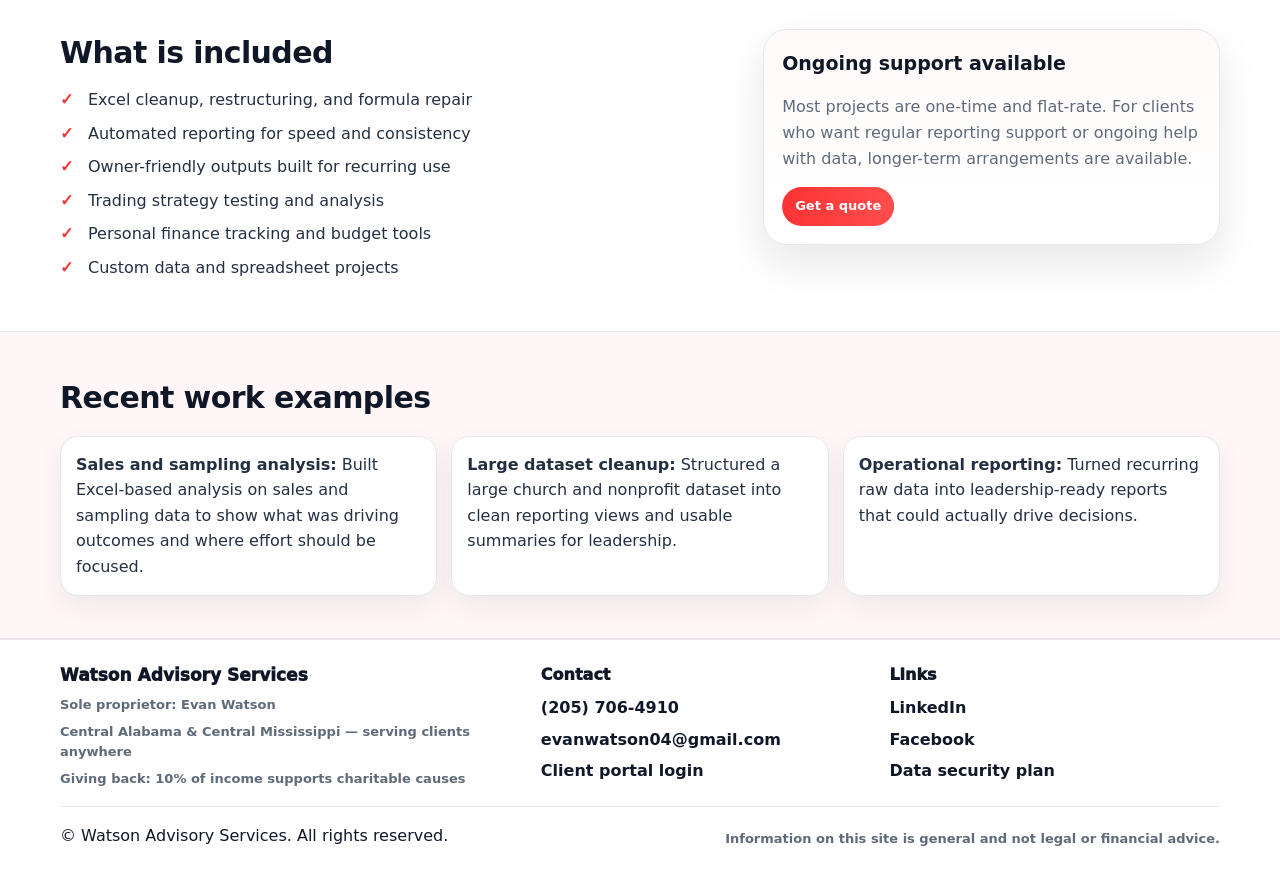
==== commit 907d115a: "Add files via upload" ====
--- a/analytics-consulting.html
+++ b/analytics-consulting.html
@@ -3,23 +3,24 @@
 <head>
   <meta charset="utf-8" />
   <meta name="viewport" content="width=device-width,initial-scale=1" />
-  <title>Excel Reporting, Data Analytics & Consulting | Watson Advisory Services</title>
-  <meta name="description" content="Excel-based reporting and analysis designed to improve visibility, strengthen decision-making, and give owners cleaner financial information they can actually use." />
+  <title>Excel Reporting, Analytics & Special Projects | Watson Advisory Services</title>
+  <meta name="description" content="Excel reporting, data analytics, trading strategy backtesting, personal finance spreadsheets, and custom project work — built to be useful, not just pretty." />
   <link rel="icon" href="logo.jpg" />
   <link rel="stylesheet" href="styles.css" />
 </head>
 <body>
   <a class="skip" href="#main">Skip to content</a>
-  
+
   <div class="topbar" role="banner" aria-label="Tax deadline banner">
     <div class="container topbar__inner">
-      <div class="topbar__text"><strong>Tax deadline:</strong> Most 2025 individual federal returns are due <strong>April 15, 2026</strong>.</div>
+      <div class="topbar__text"><strong>Tax deadline:</strong> 2025 individual federal returns due <strong>April 15, 2026</strong>.</div>
       <div class="topbar__actions">
         <a class="btn btn--small btn--ghost" href="quote.html?service=tax">Get a tax quote</a>
-        <a class="btn btn--small btn--primary" href="https://watsonadvisoryservices.mytaxportal.online/" target="_blank" rel="noopener">File now with Watson Advisory Services</a>
+        <a class="btn btn--small btn--primary" href="https://watsonadvisoryservices.mytaxportal.online/" target="_blank" rel="noopener">File now →</a>
       </div>
     </div>
   </div>
+
   <header class="header" role="navigation" aria-label="Primary">
     <div class="container header__inner">
       <a class="brand" href="index.html" aria-label="Watson Advisory Services home">
@@ -30,12 +31,12 @@
         </span>
       </a>
       <nav class="nav">
-        <a class="" href="index.html">Home</a>
-        <a class="" href="tax-services.html">Tax</a>
-        <a class="" href="bookkeeping.html">Bookkeeping</a>
+        <a href="index.html">Home</a>
+        <a href="tax-services.html">Tax</a>
+        <a href="bookkeeping.html">Bookkeeping</a>
         <a class="is-active" href="analytics-consulting.html">Excel & Reporting</a>
-        <a class="" href="financial-modeling.html">Modeling</a>
-        <a class="" href="quote.html">Quote</a>
+        <a href="financial-modeling.html">Modeling</a>
+        <a href="quote.html">Quote</a>
       </nav>
       <div class="header__cta">
         <a class="btn btn--ghost btn--small" href="tel:+12057064910">Call/Text (205) 706-4910</a>
@@ -43,146 +44,191 @@
       </div>
     </div>
   </header>
+
   <main id="main">
 
     <section class="page-hero">
       <div class="container page-hero__grid">
         <div>
-          <h1 class="page-hero__title">Excel Reporting, Data Analytics & Consulting</h1>
-          <p class="page-hero__lead">Excel-based reporting and analysis designed to improve visibility, strengthen decision-making, and give owners cleaner financial information they can actually use.</p>
+          <h1 class="page-hero__title">Excel Reporting, Analytics & Special Projects</h1>
+          <p class="page-hero__lead">Clean reporting, data analysis, and custom project work — built to be readable and actually useful. Includes trading backtests, personal finance tools, and one-off data projects.</p>
           <div class="cta-row" style="margin-top:16px">
-            <a class="btn btn--primary" href="quote.html?service=analytics">Request a quote</a><a class="btn btn--ghost" href="quote.html?service=analytics&package=Excel%20Reporting%20Pack&starting=450">Start with Excel reporting</a>
+            <a class="btn btn--primary" href="quote.html?service=analytics">Request a quote</a>
+            <a class="btn btn--ghost" href="quote.html?service=analytics&package=Excel%20Reporting%20Pack&starting=450">Start with Excel reporting</a>
           </div>
         </div>
         <div class="panel panel--soft">
           <h2 class="h3">How to start</h2>
           <ol class="list">
-            <li><strong>Start with a quote:</strong> describe the data, the reporting problem, and the end result you want.</li><li><strong>Scope is clarified quickly:</strong> Evan recommends the cleanest approach and confirms a flat starting price.</li><li><strong>Delivery is practical:</strong> reports are built to be readable and useful for owners and managers.</li>
+            <li><strong>Describe the problem:</strong> What data do you have, what do you want to understand or produce?</li>
+            <li><strong>Scope and price confirmed quickly:</strong> Evan recommends the right approach and a flat starting price.</li>
+            <li><strong>Practical delivery:</strong> Outputs are built to be readable and useful — not just technically correct.</li>
           </ol>
         </div>
       </div>
     </section>
 
+    <!-- REPORTING PACKAGES -->
     <section class="section">
       <div class="container">
-        <h2 class="h2">Pricing</h2>
-        <p class="muted">Three starting points, with final pricing based on records, scope, and complexity.</p>
+        <h2 class="h2">Excel Reporting Packages</h2>
+        <p class="muted">Starting points for business reporting work. Final pricing based on scope and complexity.</p>
         <div class="pricing">
           <article class="price" role="button" tabindex="0" data-card-link="quote.html?service=analytics&package=Reporting%20Cleanup%20Pack&starting=250">
-  <h3 class="h3">Reporting Cleanup Pack</h3>
-  <div class="price__num">$250 <span class="price__small">starting at</span></div>
-  <p class="muted">Clean up exports, fix structure, and produce a clearer owner-friendly report.</p>
-  <div class="includes"><span>Excel cleanup</span><span>Formula fixes</span><span>Summary tabs</span></div>
-  <div class="price__actions"><a class="btn btn--primary btn--small" href="quote.html?service=analytics&package=Reporting%20Cleanup%20Pack&starting=250">Request quote</a></div>
-</article>
-<article class="price" role="button" tabindex="0" data-card-link="quote.html?service=analytics&package=Excel%20Reporting%20Pack&starting=450">
-  <h3 class="h3">Excel Reporting Pack</h3>
-  <div class="price__num">$450 <span class="price__small">starting at</span></div>
-  <p class="muted">Repeatable Excel reporting with better layouts, automation, and clearer monthly outputs.</p>
-  <div class="includes"><span>Better reports</span><span>Automation</span><span>Owner summary</span></div>
-  <div class="price__actions"><a class="btn btn--primary btn--small" href="quote.html?service=analytics&package=Excel%20Reporting%20Pack&starting=450">Request quote</a></div>
-</article>
-<article class="price" role="button" tabindex="0" data-card-link="quote.html?service=analytics&package=Decision%20Analysis%20Pack&starting=700">
-  <h3 class="h3">Decision Analysis Pack</h3>
-  <div class="price__num">$700 <span class="price__small">starting at</span></div>
-  <p class="muted">Deeper analysis of sales, margins, operations, or trends with written takeaways and recommendations.</p>
-  <div class="includes"><span>Trend review</span><span>Plain-English findings</span><span>Recommendations</span></div>
-  <div class="price__actions"><a class="btn btn--primary btn--small" href="quote.html?service=analytics&package=Decision%20Analysis%20Pack&starting=700">Request quote</a></div>
-</article>
-        </div>
-      </div>
-    </section>
-
-    <section class="section section--tint">
+            <h3 class="h3">Reporting Cleanup</h3>
+            <div class="price__num">$250 <span class="price__small">starting at</span></div>
+            <p class="muted">Fix broken exports, restructure messy sheets, and produce a cleaner owner-ready report.</p>
+            <div class="includes"><span>Excel cleanup</span><span>Formula fixes</span><span>Summary tabs</span></div>
+            <div class="price__actions"><a class="btn btn--primary btn--small" href="quote.html?service=analytics&package=Reporting%20Cleanup%20Pack&starting=250">Request quote</a></div>
+          </article>
+          <article class="price" role="button" tabindex="0" data-card-link="quote.html?service=analytics&package=Excel%20Reporting%20Pack&starting=450">
+            <h3 class="h3">Excel Reporting Pack</h3>
+            <div class="price__num">$450 <span class="price__small">starting at</span></div>
+            <p class="muted">Repeatable reporting with better layouts, automation, and clear monthly outputs for owners and managers.</p>
+            <div class="includes"><span>Better reports</span><span>Automation</span><span>Owner summary</span></div>
+            <div class="price__actions"><a class="btn btn--primary btn--small" href="quote.html?service=analytics&package=Excel%20Reporting%20Pack&starting=450">Request quote</a></div>
+          </article>
+          <article class="price" role="button" tabindex="0" data-card-link="quote.html?service=analytics&package=Decision%20Analysis%20Pack&starting=700">
+            <h3 class="h3">Decision Analysis</h3>
+            <div class="price__num">$700 <span class="price__small">starting at</span></div>
+            <p class="muted">Deeper analysis of sales, margins, or trends — with plain-English findings and concrete recommendations.</p>
+            <div class="includes"><span>Trend review</span><span>Plain-English findings</span><span>Recommendations</span></div>
+            <div class="price__actions"><a class="btn btn--primary btn--small" href="quote.html?service=analytics&package=Decision%20Analysis%20Pack&starting=700">Request quote</a></div>
+          </article>
+        </div>
+      </div>
+    </section>
+
+    <!-- SPECIAL PROJECTS -->
+    <section class="section section--tint" id="special-projects">
+      <div class="container">
+        <h2 class="h2">Special Projects</h2>
+        <p class="muted" style="max-width:58ch;margin-bottom:20px">Have something that doesn't fit neatly into a package? These are the kinds of one-off and custom projects Evan regularly takes on. Request a quote and describe what you need — pricing is quoted per project.</p>
+        <div class="work-grid">
+
+          <div class="work-card">
+            <div class="mini-card__icon" aria-hidden="true" style="margin-bottom:10px">
+              <svg viewBox="0 0 24 24" fill="none" width="24" height="24"><path d="M4 19V5" stroke="currentColor" stroke-width="1.7" stroke-linecap="round"/><path d="M4 19h16" stroke="currentColor" stroke-width="1.7" stroke-linecap="round"/><path d="M7 12l3-5 4 3 3-6" stroke="currentColor" stroke-width="1.7" stroke-linecap="round" stroke-linejoin="round"/></svg>
+            </div>
+            <p><strong>Trading strategy backtesting</strong> — Have a strategy you want to test before using real money? Evan can build an Excel or Python-based backtest to evaluate performance, drawdown, and risk metrics against historical data.</p>
+            <div style="margin-top:10px"><a class="btn btn--small btn--ghost" href="quote.html?service=analytics&package=Trading%20Strategy%20Backtest">Request a backtest quote</a></div>
+          </div>
+
+          <div class="work-card">
+            <div class="mini-card__icon" aria-hidden="true" style="margin-bottom:10px">
+              <svg viewBox="0 0 24 24" fill="none" width="24" height="24"><path d="M12 2C6.48 2 2 6.48 2 12s4.48 10 10 10 10-4.48 10-10S17.52 2 12 2Z" stroke="currentColor" stroke-width="1.7"/><path d="M12 6v6l4 2" stroke="currentColor" stroke-width="1.7" stroke-linecap="round"/></svg>
+            </div>
+            <p><strong>Personal finance tracking spreadsheet</strong> — A clean, custom Excel tracker built around your actual income, expenses, and goals — not a generic template. Includes budget categories, net worth tracking, and monthly summaries.</p>
+            <div style="margin-top:10px"><a class="btn btn--small btn--ghost" href="quote.html?service=analytics&package=Personal%20Finance%20Tracker">Request a tracker quote</a></div>
+          </div>
+
+          <div class="work-card">
+            <div class="mini-card__icon" aria-hidden="true" style="margin-bottom:10px">
+              <svg viewBox="0 0 24 24" fill="none" width="24" height="24"><rect x="3" y="3" width="18" height="18" rx="3" stroke="currentColor" stroke-width="1.7"/><path d="M8 12h8M8 8h8M8 16h5" stroke="currentColor" stroke-width="1.7" stroke-linecap="round"/></svg>
+            </div>
+            <p><strong>Custom data or spreadsheet projects</strong> — Need something built that doesn't fit a standard service? Bring the problem. Past examples include dataset restructuring for nonprofits, operational reporting tools, and one-off analytical models.</p>
+            <div style="margin-top:10px"><a class="btn btn--small btn--ghost" href="quote.html?service=analytics&package=Custom%20Project">Request a custom quote</a></div>
+          </div>
+
+        </div>
+      </div>
+    </section>
+
+    <!-- WHAT'S INCLUDED -->
+    <section class="section">
       <div class="container section__grid">
         <div>
           <h2 class="h2">What is included</h2>
           <ul class="checklist">
             <li>Excel cleanup, restructuring, and formula repair</li>
-<li>Clean automated reporting where it improves speed and consistency</li>
-<li>Owner-friendly reports built for recurring use</li>
-<li>Coding and spreadsheet support for more complex reporting needs</li>
+            <li>Automated reporting for speed and consistency</li>
+            <li>Owner-friendly outputs built for recurring use</li>
+            <li>Trading strategy testing and analysis</li>
+            <li>Personal finance tracking and budget tools</li>
+            <li>Custom data and spreadsheet projects</li>
           </ul>
         </div>
         <div class="panel panel--soft">
-          <h3 class="h3">Long-term support</h3>
+          <h3 class="h3">Ongoing support available</h3>
           <p class="muted">
-            This service works well as a one-time project or as part of an ongoing relationship when you want steady support,
-            cleaner reporting, and better decisions over time.
+            Most projects are one-time and flat-rate. For clients who want regular reporting support or ongoing help with data, longer-term arrangements are available.
           </p>
-        </div>
-      </div>
-    </section>
-
-    <section class="section">
+          <div style="margin-top:12px">
+            <a class="btn btn--primary btn--small" href="quote.html?service=analytics">Get a quote</a>
+          </div>
+        </div>
+      </div>
+    </section>
+
+    <!-- WORK EXAMPLES -->
+    <section class="section section--tint">
       <div class="container">
         <h2 class="h2">Recent work examples</h2>
         <div class="work-grid">
           <div class="work-card"><p><strong>Sales and sampling analysis:</strong> Built Excel-based analysis on sales and sampling data to show what was driving outcomes and where effort should be focused.</p></div>
-<div class="work-card"><p><strong>Large reporting dataset cleanup:</strong> Structured a large church and nonprofit data set into cleaner reporting views and more usable summaries.</p></div>
-<div class="work-card"><p><strong>Operational reporting support:</strong> Turned recurring raw data into clearer reports that leadership could actually use to make decisions.</p></div>
+          <div class="work-card"><p><strong>Large dataset cleanup:</strong> Structured a large church and nonprofit dataset into clean reporting views and usable summaries for leadership.</p></div>
+          <div class="work-card"><p><strong>Operational reporting:</strong> Turned recurring raw data into leadership-ready reports that could actually drive decisions.</p></div>
         </div>
       </div>
     </section>
 
   </main>
 
-    <footer class="footer">
-      <div class="container footer__inner">
-        <div class="footer__col">
-          <div class="footer__brand">Watson Advisory Services</div>
-          <div class="footer__muted">Sole proprietor: Evan Watson</div>
-          <div class="footer__muted">Central Alabama & Central Mississippi focus - serving clients anywhere</div>
-          <div class="footer__muted">Giving back: 10% of income supports charitable causes</div>
-        </div>
-        <div class="footer__col">
-          <div class="footer__title">Contact</div>
-          <a class="footer__link" href="tel:+12057064910">(205) 706-4910</a>
-          <a class="footer__link" href="mailto:evanwatson04@gmail.com">evanwatson04@gmail.com</a>
-          <a class="footer__link" href="https://watsonadvisoryservices.mytaxportal.online/" target="_blank" rel="noopener">Client portal login</a>
-        </div>
-        <div class="footer__col">
-          <div class="footer__title">Links</div>
-          <a class="footer__link" href="https://www.linkedin.com/in/evan-watson-93175932b" target="_blank" rel="noopener">LinkedIn</a>
-          <a class="footer__link" href="https://www.facebook.com/share/181qwibuGE/?mibextid=wwXIfr" target="_blank" rel="noopener">Facebook (business page)</a>
-          <a class="footer__link" href="data-security-plan.html">Data security plan</a>
-        </div>
-      </div>
-      <div class="container footer__bottom">
-        <span>&copy; <span id="year"></span> Watson Advisory Services. All rights reserved.</span>
-        <span class="footer__muted">Information on this site is general and not legal advice.</span>
-      </div>
-    </footer>
-
-    <div class="mobile-bar" aria-label="Quick actions">
-      <a href="tel:+12057064910">Call</a>
-      <a href="quote.html">Quote</a>
-      <a href="https://watsonadvisoryservices.mytaxportal.online/" target="_blank" rel="noopener">Portal</a>
-    </div>
-
-    <div class="chatbot" id="chatbot" aria-label="Website help chat">
-      <div class="chatbot__window">
-        <div class="chatbot__header">
-          Watson Advisory Services Help
-          <div class="chatbot__sub">Quick answers about services, pricing, quotes, and the portal</div>
-        </div>
-        <div class="chatbot__messages">
-          <div class="chatbot__msg chatbot__msg--bot">Hi - I can help with starting tax prep, the client portal, bookkeeping, Excel reporting, modeling, pricing, and how to request a quote.</div>
-        </div>
-        <div class="chatbot__quick">
-          <button type="button" data-chat-question="How do I start tax prep?">Start tax prep</button>
-          <button type="button" data-chat-question="What is the portal for?">Portal help</button>
-          <button type="button" data-chat-question="What do you do with Excel reporting?">Excel reporting</button>
-        </div>
-        <div class="chatbot__footer">
-          <input class="chatbot__input" type="text" placeholder="Ask a quick question..." />
-          <button type="button" class="btn btn--primary btn--small chatbot__send">Send</button>
-        </div>
-      </div>
-      <button type="button" class="chatbot__toggle" aria-expanded="false" aria-label="Open help chat">?</button>
-    </div>
-
-    <script defer src="script.js"></script>
-
+  <footer class="footer">
+    <div class="container footer__inner">
+      <div class="footer__col">
+        <div class="footer__brand">Watson Advisory Services</div>
+        <div class="footer__muted">Sole proprietor: Evan Watson</div>
+        <div class="footer__muted">Central Alabama & Central Mississippi — serving clients anywhere</div>
+        <div class="footer__muted">Giving back: 10% of income supports charitable causes</div>
+      </div>
+      <div class="footer__col">
+        <div class="footer__title">Contact</div>
+        <a class="footer__link" href="tel:+12057064910">(205) 706-4910</a>
+        <a class="footer__link" href="mailto:evanwatson04@gmail.com">evanwatson04@gmail.com</a>
+        <a class="footer__link" href="https://watsonadvisoryservices.mytaxportal.online/" target="_blank" rel="noopener">Client portal login</a>
+      </div>
+      <div class="footer__col">
+        <div class="footer__title">Links</div>
+        <a class="footer__link" href="https://www.linkedin.com/in/evan-watson-93175932b" target="_blank" rel="noopener">LinkedIn</a>
+        <a class="footer__link" href="https://www.facebook.com/share/181qwibuGE/?mibextid=wwXIfr" target="_blank" rel="noopener">Facebook</a>
+        <a class="footer__link" href="data-security-plan.html">Data security plan</a>
+      </div>
+    </div>
+    <div class="container footer__bottom">
+      <span>&copy; <span id="year"></span> Watson Advisory Services. All rights reserved.</span>
+      <span class="footer__muted">Information on this site is general and not legal or financial advice.</span>
+    </div>
+  </footer>
+
+  <div class="mobile-bar" aria-label="Quick actions">
+    <a href="tel:+12057064910">Call</a>
+    <a href="quote.html">Quote</a>
+    <a href="https://watsonadvisoryservices.mytaxportal.online/" target="_blank" rel="noopener">Portal</a>
+  </div>
+
+  <div class="chatbot" id="chatbot" aria-label="Website help chat">
+    <div class="chatbot__window">
+      <div class="chatbot__header">
+        Watson Advisory Services Help
+        <div class="chatbot__sub">Quick answers about services, pricing, quotes, and the portal</div>
+      </div>
+      <div class="chatbot__messages">
+        <div class="chatbot__msg chatbot__msg--bot">Hi — I can answer questions about Excel reporting, special projects, backtesting, personal finance tools, pricing, and how to get started.</div>
+      </div>
+      <div class="chatbot__quick">
+        <button type="button" data-chat-question="How do I start tax prep?">Start tax prep</button>
+        <button type="button" data-chat-question="What is the portal for?">Portal help</button>
+        <button type="button" data-chat-question="What special projects do you do?">Special projects</button>
+      </div>
+      <div class="chatbot__footer">
+        <input class="chatbot__input" type="text" placeholder="Ask a quick question..." />
+        <button type="button" class="btn btn--primary btn--small chatbot__send">Send</button>
+      </div>
+    </div>
+    <button type="button" class="chatbot__toggle" aria-expanded="false" aria-label="Open help chat">?</button>
+  </div>
+
+  <script defer src="script.js"></script>
 </body>
-</html>+</html>
--- a/styles.css
+++ b/styles.css
@@ -281,3 +281,41 @@
   *{scroll-behavior:auto}
   .btn,.mini-card,.price{transition:none}
 }
+
+/* ===== COMPARISON SECTION (Why Evan) ===== */
+.compare-grid{
+  display:grid;grid-template-columns:1fr 1fr;gap:16px;margin-top:4px
+}
+.compare-col{
+  border-radius:20px;padding:20px;border:1px solid var(--line)
+}
+.compare-col--them{
+  background:#f9fafb;border-color:#e0e0e8
+}
+.compare-col--us{
+  background:linear-gradient(160deg,#fff6f6,#fff);border-color:rgba(253,51,52,.25);
+  box-shadow:0 8px 24px rgba(253,51,52,.08)
+}
+.compare-col__label{
+  font-weight:1000;font-size:15px;margin-bottom:14px;padding-bottom:10px;border-bottom:1px solid var(--line)
+}
+.compare-col--them .compare-col__label{color:var(--muted)}
+.compare-col--us .compare-col__label{color:var(--brand-dark)}
+.compare-list{
+  margin:0;padding:0;list-style:none;display:flex;flex-direction:column;gap:10px
+}
+.compare-col--them .compare-list li{
+  padding-left:22px;position:relative;color:var(--muted)
+}
+.compare-col--them .compare-list li::before{
+  content:"✗";position:absolute;left:0;color:#ccc;font-weight:900
+}
+.compare-col--us .compare-list li{
+  padding-left:24px;position:relative;color:#243041;font-weight:700
+}
+.compare-col--us .compare-list li::before{
+  content:"✓";position:absolute;left:0;color:var(--brand);font-weight:1000
+}
+@media(max-width:980px){
+  .compare-grid{grid-template-columns:1fr}
+}
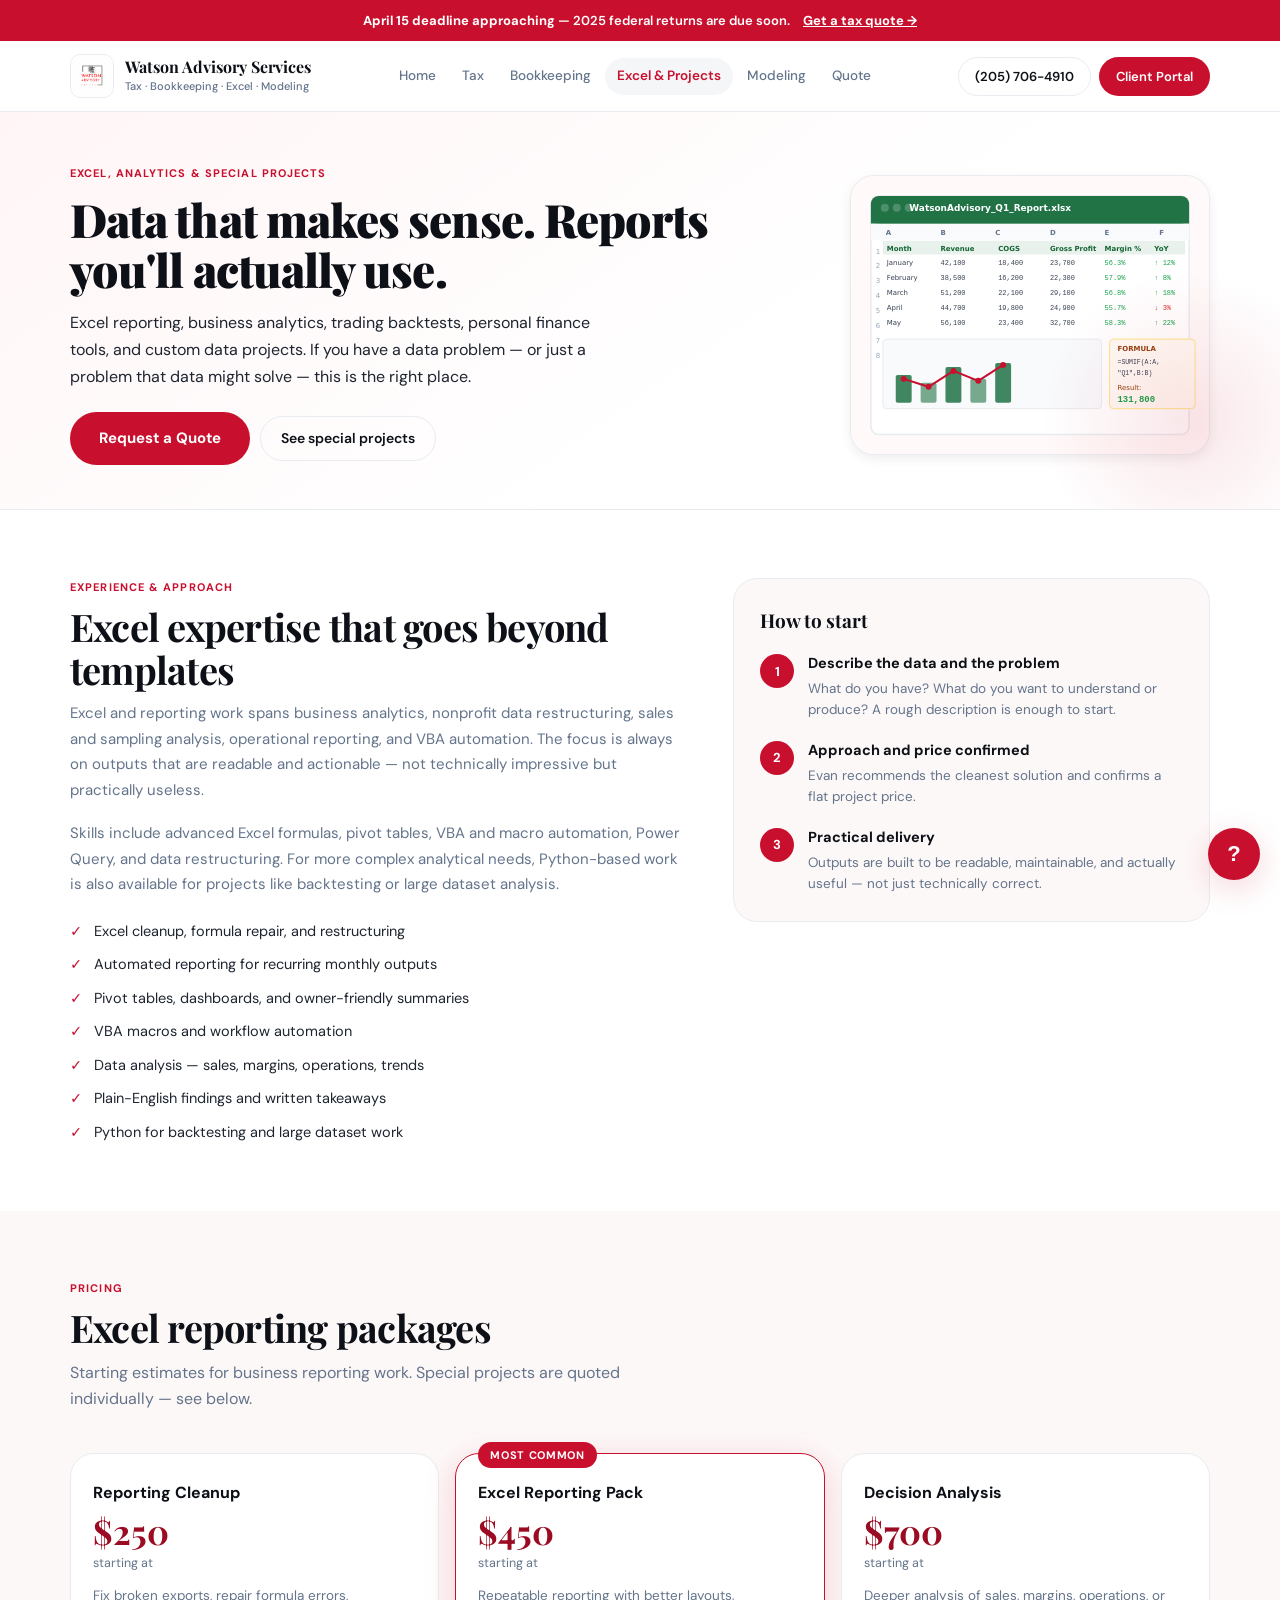
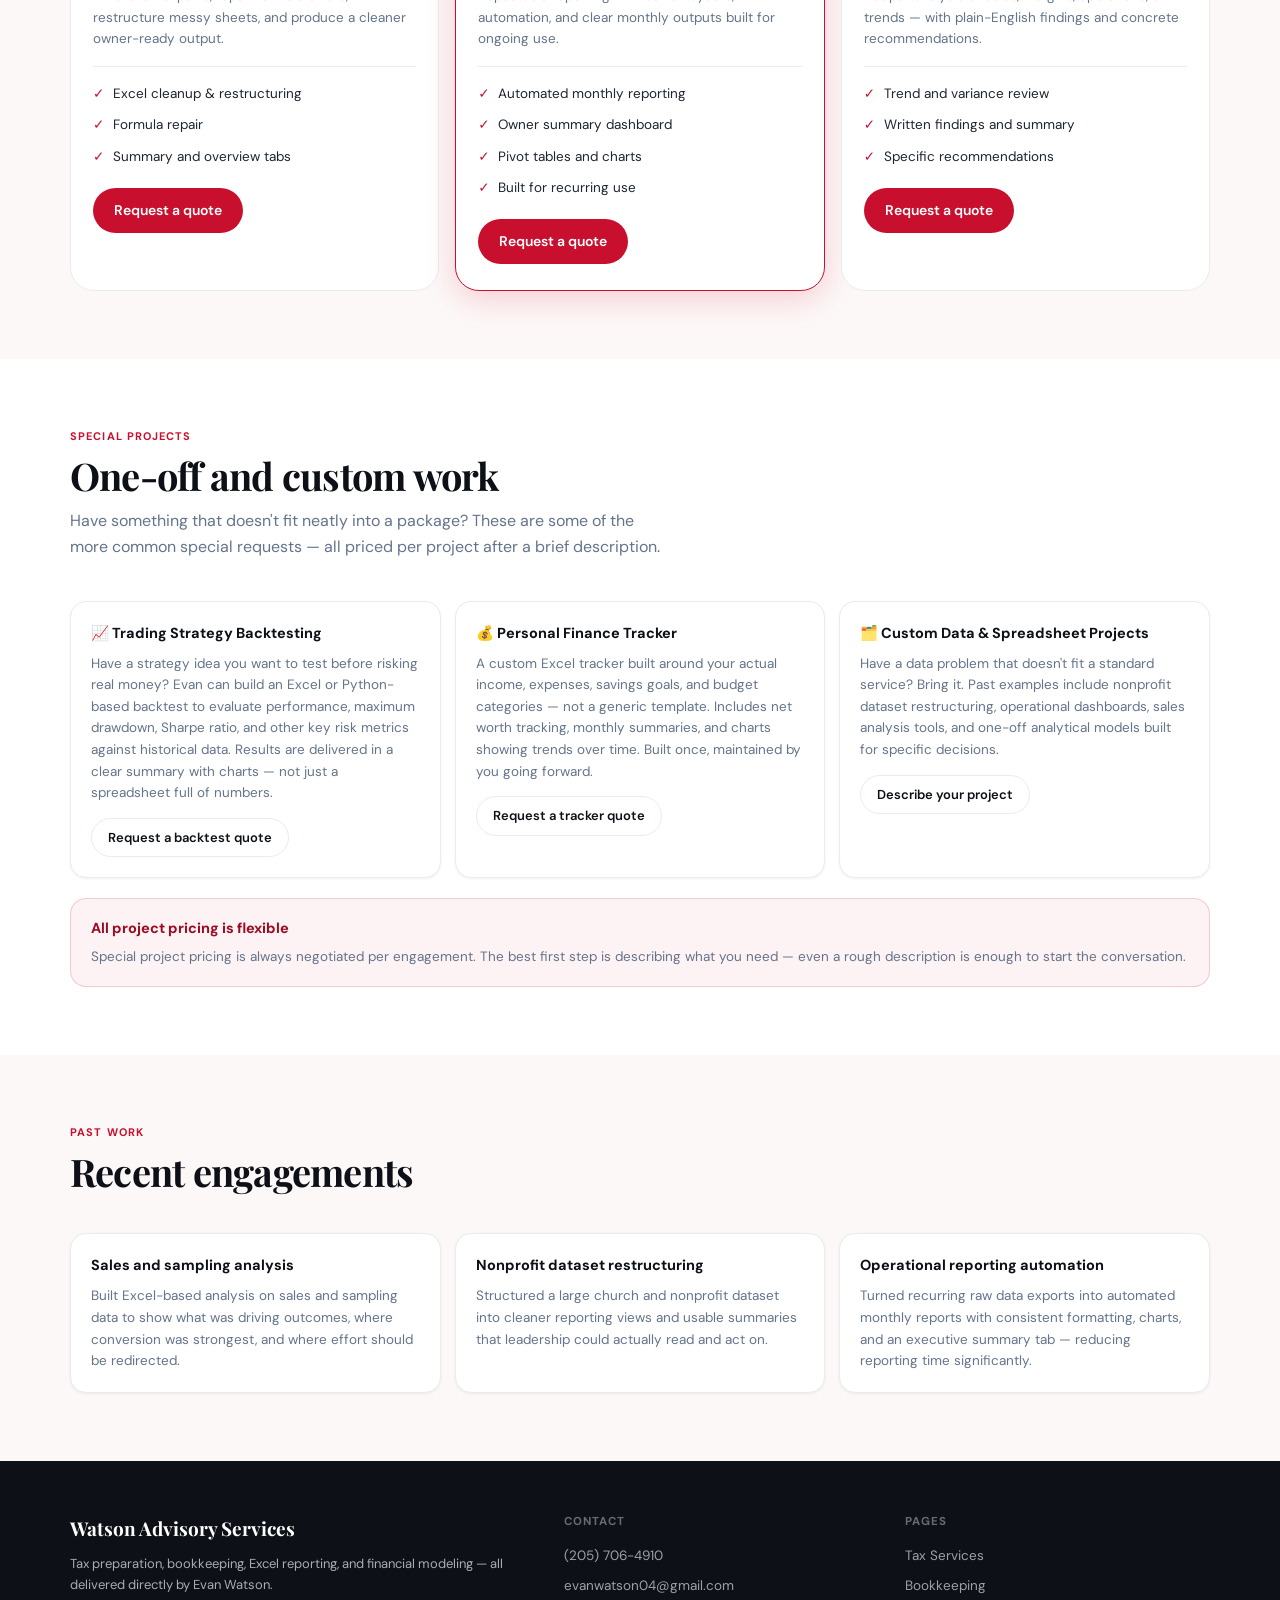
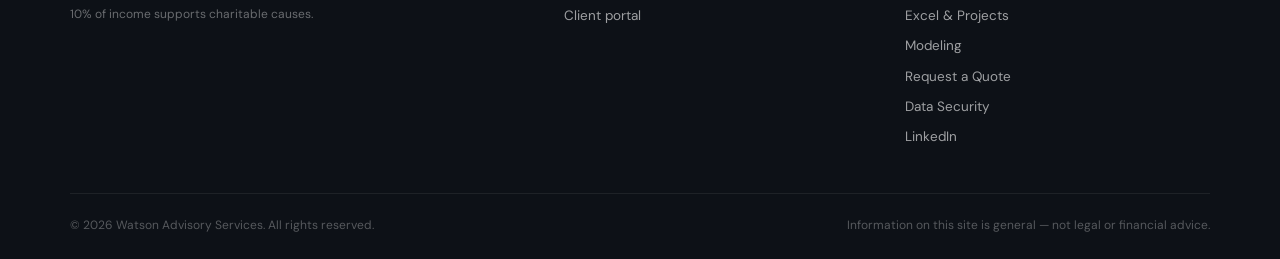
==== commit 8b0e29cf: "Add files via upload" ====
--- a/analytics-consulting.html
+++ b/analytics-consulting.html
@@ -1,234 +1,359 @@
 <!doctype html>
 <html lang="en">
 <head>
-  <meta charset="utf-8" />
-  <meta name="viewport" content="width=device-width,initial-scale=1" />
-  <title>Excel Reporting, Analytics & Special Projects | Watson Advisory Services</title>
-  <meta name="description" content="Excel reporting, data analytics, trading strategy backtesting, personal finance spreadsheets, and custom project work — built to be useful, not just pretty." />
-  <link rel="icon" href="logo.jpg" />
-  <link rel="stylesheet" href="styles.css" />
+  <meta charset="utf-8"/>
+  <meta name="viewport" content="width=device-width,initial-scale=1"/>
+  <title>Excel Reporting, Analytics &amp; Special Projects | Watson Advisory Services</title>
+  <meta name="description" content="Excel reporting, data cleanup, trading strategy backtesting, personal finance spreadsheets, and custom project work — built to be useful."/>
+  <link rel="icon" href="logo.jpg"/>
+  <link rel="stylesheet" href="styles.css"/>
 </head>
 <body>
-  <a class="skip" href="#main">Skip to content</a>
-
-  <div class="topbar" role="banner" aria-label="Tax deadline banner">
-    <div class="container topbar__inner">
-      <div class="topbar__text"><strong>Tax deadline:</strong> 2025 individual federal returns due <strong>April 15, 2026</strong>.</div>
-      <div class="topbar__actions">
-        <a class="btn btn--small btn--ghost" href="quote.html?service=tax">Get a tax quote</a>
-        <a class="btn btn--small btn--primary" href="https://watsonadvisoryservices.mytaxportal.online/" target="_blank" rel="noopener">File now →</a>
-      </div>
-    </div>
-  </div>
-
-  <header class="header" role="navigation" aria-label="Primary">
-    <div class="container header__inner">
-      <a class="brand" href="index.html" aria-label="Watson Advisory Services home">
-        <span class="brand__logo" aria-hidden="true"><img src="logo.jpg" alt="" /></span>
-        <span class="brand__text">
-          <span class="brand__name">Watson Advisory Services</span>
-          <span class="brand__tag">Tax • Bookkeeping • Excel Reporting • Modeling</span>
-        </span>
-      </a>
-      <nav class="nav">
-        <a href="index.html">Home</a>
-        <a href="tax-services.html">Tax</a>
-        <a href="bookkeeping.html">Bookkeeping</a>
-        <a class="is-active" href="analytics-consulting.html">Excel & Reporting</a>
-        <a href="financial-modeling.html">Modeling</a>
-        <a href="quote.html">Quote</a>
-      </nav>
-      <div class="header__cta">
-        <a class="btn btn--ghost btn--small" href="tel:+12057064910">Call/Text (205) 706-4910</a>
-        <a class="btn btn--primary btn--small" href="https://watsonadvisoryservices.mytaxportal.online/" target="_blank" rel="noopener">Client Portal</a>
-      </div>
-    </div>
-  </header>
-
-  <main id="main">
-
-    <section class="page-hero">
-      <div class="container page-hero__grid">
-        <div>
-          <h1 class="page-hero__title">Excel Reporting, Analytics & Special Projects</h1>
-          <p class="page-hero__lead">Clean reporting, data analysis, and custom project work — built to be readable and actually useful. Includes trading backtests, personal finance tools, and one-off data projects.</p>
-          <div class="cta-row" style="margin-top:16px">
-            <a class="btn btn--primary" href="quote.html?service=analytics">Request a quote</a>
-            <a class="btn btn--ghost" href="quote.html?service=analytics&package=Excel%20Reporting%20Pack&starting=450">Start with Excel reporting</a>
+<a class="skip" href="#main">Skip to content</a>
+
+<div class="deadline-bar">
+  <strong>April 15 deadline approaching</strong> — 2025 federal returns are due soon.
+  <a href="quote.html?service=tax">Get a tax quote &rarr;</a>
+</div>
+
+<header class="header">
+  <div class="container header__inner">
+    <a class="brand" href="index.html" aria-label="Watson Advisory Services home">
+      <span class="brand__logo"><img src="logo.jpg" alt=""/></span>
+      <span>
+        <div class="brand__name">Watson Advisory Services</div>
+        <div class="brand__tag">Tax &middot; Bookkeeping &middot; Excel &middot; Modeling</div>
+      </span>
+    </a>
+    <nav class="nav">
+      <a href="index.html">Home</a>
+      <a href="tax-services.html">Tax</a>
+      <a href="bookkeeping.html">Bookkeeping</a>
+      <a class="is-active" href="analytics-consulting.html">Excel &amp; Projects</a>
+      <a href="financial-modeling.html">Modeling</a>
+      <a href="quote.html">Quote</a>
+    </nav>
+    <div class="header__cta">
+      <a class="btn btn--ghost btn--sm" href="tel:+12057064910">(205) 706-4910</a>
+      <a class="btn btn--primary btn--sm" href="https://watsonadvisoryservices.mytaxportal.online/" target="_blank" rel="noopener">Client Portal</a>
+    </div>
+  </div>
+</header>
+
+<main id="main">
+
+<section class="page-hero">
+  <div class="container page-hero__grid">
+    <div>
+      <div class="page-hero__eyebrow">Excel, Analytics &amp; Special Projects</div>
+      <h1 class="page-hero__title">Data that makes sense. Reports you'll actually use.</h1>
+      <p class="page-hero__lead">Excel reporting, business analytics, trading backtests, personal finance tools, and custom data projects. If you have a data problem — or just a problem that data might solve — this is the right place.</p>
+      <div class="btn-row">
+        <a class="btn btn--primary btn--lg" href="quote.html?service=analytics">Request a Quote</a>
+        <a class="btn btn--ghost" href="#special-projects">See special projects</a>
+      </div>
+    </div>
+    <div class="illus">
+      <svg viewBox="0 0 360 280" xmlns="http://www.w3.org/2000/svg">
+        <rect width="360" height="280" fill="#fff9f9"/>
+        <!-- Excel window -->
+        <rect x="20" y="20" width="320" height="240" rx="8" fill="#fff" stroke="#e8ecf0" stroke-width="1.5"/>
+        <rect x="20" y="20" width="320" height="28" rx="8" fill="#217346"/>
+        <rect x="20" y="40" width="320" height="8" fill="#217346"/>
+        <circle cx="34" cy="32" r="4" fill="rgba(255,255,255,.2)"/>
+        <circle cx="46" cy="32" r="4" fill="rgba(255,255,255,.2)"/>
+        <circle cx="58" cy="32" r="4" fill="rgba(255,255,255,.2)"/>
+        <text x="140" y="35" font-size="9" fill="#fff" font-weight="600" font-family="system-ui" text-anchor="middle">WatsonAdvisory_Q1_Report.xlsx</text>
+        <!-- column headers -->
+        <rect x="20" y="48" width="320" height="16" fill="#f8fafc"/>
+        <g font-size="7" font-family="system-ui" fill="#64748b" font-weight="600">
+          <text x="35" y="59">A</text><text x="90" y="59">B</text><text x="145" y="59">C</text>
+          <text x="200" y="59">D</text><text x="255" y="59">E</text><text x="310" y="59">F</text>
+        </g>
+        <!-- row numbers -->
+        <g font-size="7" font-family="system-ui" fill="#94a3b8">
+          <text x="25" y="78">1</text><text x="25" y="93">2</text><text x="25" y="108">3</text>
+          <text x="25" y="123">4</text><text x="25" y="138">5</text><text x="25" y="153">6</text>
+          <text x="25" y="168">7</text><text x="25" y="183">8</text>
+        </g>
+        <!-- header row -->
+        <rect x="32" y="65" width="304" height="14" rx="1" fill="#217346" opacity=".1"/>
+        <g font-size="7" font-family="system-ui" fill="#166534" font-weight="700">
+          <text x="36" y="75">Month</text><text x="90" y="75">Revenue</text><text x="148" y="75">COGS</text>
+          <text x="200" y="75">Gross Profit</text><text x="255" y="75">Margin %</text><text x="305" y="75">YoY</text>
+        </g>
+        <!-- data rows -->
+        <g font-size="7" font-family="monospace" fill="#374151">
+          <text x="36" y="90" font-family="system-ui">January</text><text x="90" y="90">42,100</text><text x="148" y="90">18,400</text><text x="200" y="90">23,700</text><text x="255" y="90" fill="#16a34a">56.3%</text><text x="305" y="90" fill="#16a34a">↑ 12%</text>
+          <text x="36" y="105" font-family="system-ui">February</text><text x="90" y="105">38,500</text><text x="148" y="105">16,200</text><text x="200" y="105">22,300</text><text x="255" y="105" fill="#16a34a">57.9%</text><text x="305" y="105" fill="#16a34a">↑ 8%</text>
+          <text x="36" y="120" font-family="system-ui">March</text><text x="90" y="120">51,200</text><text x="148" y="120">22,100</text><text x="200" y="120">29,100</text><text x="255" y="120" fill="#16a34a">56.8%</text><text x="305" y="120" fill="#16a34a">↑ 18%</text>
+          <text x="36" y="135" font-family="system-ui">April</text><text x="90" y="135">44,700</text><text x="148" y="135">19,800</text><text x="200" y="135">24,900</text><text x="255" y="135" fill="#16a34a">55.7%</text><text x="305" y="135" fill="#dc2626">↓ 3%</text>
+          <text x="36" y="150" font-family="system-ui">May</text><text x="90" y="150">56,100</text><text x="148" y="150">23,400</text><text x="200" y="150">32,700</text><text x="255" y="150" fill="#16a34a">58.3%</text><text x="305" y="150" fill="#16a34a">↑ 22%</text>
+        </g>
+        <!-- chart area -->
+        <rect x="32" y="164" width="220" height="70" rx="4" fill="#f8fafc" stroke="#e8ecf0" stroke-width="1"/>
+        <!-- bars -->
+        <g opacity=".85">
+          <rect x="45" y="200" width="16" height="28" rx="2" fill="#217346"/>
+          <rect x="70" y="208" width="16" height="20" rx="2" fill="#217346" opacity=".7"/>
+          <rect x="95" y="192" width="16" height="36" rx="2" fill="#217346"/>
+          <rect x="120" y="204" width="16" height="24" rx="2" fill="#217346" opacity=".7"/>
+          <rect x="145" y="188" width="16" height="40" rx="2" fill="#217346"/>
+        </g>
+        <!-- trend line -->
+        <polyline points="53,204 78,212 103,196 128,206 153,190" stroke="#c8102e" stroke-width="2" fill="none" stroke-dasharray="none"/>
+        <g fill="#c8102e">
+          <circle cx="53" cy="204" r="3"/><circle cx="78" cy="212" r="3"/><circle cx="103" cy="196" r="3"/>
+          <circle cx="128" cy="206" r="3"/><circle cx="153" cy="190" r="3"/>
+        </g>
+        <!-- formula bar -->
+        <rect x="260" y="164" width="86" height="70" rx="4" fill="#fffbf5" stroke="#fde68a" stroke-width="1"/>
+        <text x="268" y="176" font-size="7" fill="#92400e" font-weight="700" font-family="system-ui">FORMULA</text>
+        <text x="268" y="189" font-size="6.5" fill="#374151" font-family="monospace">=SUMIF(A:A,</text>
+        <text x="268" y="200" font-size="6.5" fill="#374151" font-family="monospace">"Q1",B:B)</text>
+        <text x="268" y="215" font-size="7" fill="#92400e" font-family="system-ui">Result:</text>
+        <text x="268" y="227" font-size="9" fill="#16a34a" font-weight="700" font-family="monospace">131,800</text>
+      </svg>
+    </div>
+  </div>
+</section>
+
+<!-- experience -->
+<section class="section">
+  <div class="container two-col two-col--6040">
+    <div>
+      <div class="sec-eyebrow">Experience &amp; approach</div>
+      <h2 class="sec-title">Excel expertise that goes beyond templates</h2>
+      <p style="font-size:15px;color:var(--muted);line-height:1.7;margin-bottom:18px">Excel and reporting work spans business analytics, nonprofit data restructuring, sales and sampling analysis, operational reporting, and VBA automation. The focus is always on outputs that are readable and actionable — not technically impressive but practically useless.</p>
+      <p style="font-size:15px;color:var(--muted);line-height:1.7;margin-bottom:22px">Skills include advanced Excel formulas, pivot tables, VBA and macro automation, Power Query, and data restructuring. For more complex analytical needs, Python-based work is also available for projects like backtesting or large dataset analysis.</p>
+      <ul class="checklist">
+        <li>Excel cleanup, formula repair, and restructuring</li>
+        <li>Automated reporting for recurring monthly outputs</li>
+        <li>Pivot tables, dashboards, and owner-friendly summaries</li>
+        <li>VBA macros and workflow automation</li>
+        <li>Data analysis — sales, margins, operations, trends</li>
+        <li>Plain-English findings and written takeaways</li>
+        <li>Python for backtesting and large dataset work</li>
+      </ul>
+    </div>
+    <div>
+      <div class="panel panel--soft">
+        <div class="panel__title">How to start</div>
+        <div class="steps" style="margin-top:16px">
+          <div class="step">
+            <div class="step__num">1</div>
+            <div>
+              <div class="step__title">Describe the data and the problem</div>
+              <div class="step__text">What do you have? What do you want to understand or produce? A rough description is enough to start.</div>
+            </div>
+          </div>
+          <div class="step">
+            <div class="step__num">2</div>
+            <div>
+              <div class="step__title">Approach and price confirmed</div>
+              <div class="step__text">Evan recommends the cleanest solution and confirms a flat project price.</div>
+            </div>
+          </div>
+          <div class="step">
+            <div class="step__num">3</div>
+            <div>
+              <div class="step__title">Practical delivery</div>
+              <div class="step__text">Outputs are built to be readable, maintainable, and actually useful — not just technically correct.</div>
+            </div>
           </div>
         </div>
-        <div class="panel panel--soft">
-          <h2 class="h3">How to start</h2>
-          <ol class="list">
-            <li><strong>Describe the problem:</strong> What data do you have, what do you want to understand or produce?</li>
-            <li><strong>Scope and price confirmed quickly:</strong> Evan recommends the right approach and a flat starting price.</li>
-            <li><strong>Practical delivery:</strong> Outputs are built to be readable and useful — not just technically correct.</li>
-          </ol>
+      </div>
+    </div>
+  </div>
+</section>
+
+<!-- pricing -->
+<section class="section section--tint">
+  <div class="container">
+    <div class="sec-header">
+      <div class="sec-eyebrow">Pricing</div>
+      <h2 class="sec-title">Excel reporting packages</h2>
+      <p class="sec-lead">Starting estimates for business reporting work. Special projects are quoted individually — see below.</p>
+    </div>
+    <div class="pricing-grid">
+      <div class="price-card" onclick="location.href='quote.html?service=analytics&package=Reporting+Cleanup'">
+        <div class="price-card__title">Reporting Cleanup</div>
+        <div class="price-card__amount">$250</div>
+        <div class="price-card__period">starting at</div>
+        <div class="price-card__desc">Fix broken exports, repair formula errors, restructure messy sheets, and produce a cleaner owner-ready output.</div>
+        <div class="price-card__features">
+          <div class="price-card__feat">Excel cleanup &amp; restructuring</div>
+          <div class="price-card__feat">Formula repair</div>
+          <div class="price-card__feat">Summary and overview tabs</div>
         </div>
-      </div>
-    </section>
-
-    <!-- REPORTING PACKAGES -->
-    <section class="section">
-      <div class="container">
-        <h2 class="h2">Excel Reporting Packages</h2>
-        <p class="muted">Starting points for business reporting work. Final pricing based on scope and complexity.</p>
-        <div class="pricing">
-          <article class="price" role="button" tabindex="0" data-card-link="quote.html?service=analytics&package=Reporting%20Cleanup%20Pack&starting=250">
-            <h3 class="h3">Reporting Cleanup</h3>
-            <div class="price__num">$250 <span class="price__small">starting at</span></div>
-            <p class="muted">Fix broken exports, restructure messy sheets, and produce a cleaner owner-ready report.</p>
-            <div class="includes"><span>Excel cleanup</span><span>Formula fixes</span><span>Summary tabs</span></div>
-            <div class="price__actions"><a class="btn btn--primary btn--small" href="quote.html?service=analytics&package=Reporting%20Cleanup%20Pack&starting=250">Request quote</a></div>
-          </article>
-          <article class="price" role="button" tabindex="0" data-card-link="quote.html?service=analytics&package=Excel%20Reporting%20Pack&starting=450">
-            <h3 class="h3">Excel Reporting Pack</h3>
-            <div class="price__num">$450 <span class="price__small">starting at</span></div>
-            <p class="muted">Repeatable reporting with better layouts, automation, and clear monthly outputs for owners and managers.</p>
-            <div class="includes"><span>Better reports</span><span>Automation</span><span>Owner summary</span></div>
-            <div class="price__actions"><a class="btn btn--primary btn--small" href="quote.html?service=analytics&package=Excel%20Reporting%20Pack&starting=450">Request quote</a></div>
-          </article>
-          <article class="price" role="button" tabindex="0" data-card-link="quote.html?service=analytics&package=Decision%20Analysis%20Pack&starting=700">
-            <h3 class="h3">Decision Analysis</h3>
-            <div class="price__num">$700 <span class="price__small">starting at</span></div>
-            <p class="muted">Deeper analysis of sales, margins, or trends — with plain-English findings and concrete recommendations.</p>
-            <div class="includes"><span>Trend review</span><span>Plain-English findings</span><span>Recommendations</span></div>
-            <div class="price__actions"><a class="btn btn--primary btn--small" href="quote.html?service=analytics&package=Decision%20Analysis%20Pack&starting=700">Request quote</a></div>
-          </article>
+        <a class="btn btn--primary" href="quote.html?service=analytics&package=Reporting+Cleanup">Request a quote</a>
+      </div>
+      <div class="price-card price-card--featured" onclick="location.href='quote.html?service=analytics&package=Excel+Reporting+Pack'">
+        <div class="price-badge">Most Common</div>
+        <div class="price-card__title">Excel Reporting Pack</div>
+        <div class="price-card__amount">$450</div>
+        <div class="price-card__period">starting at</div>
+        <div class="price-card__desc">Repeatable reporting with better layouts, automation, and clear monthly outputs built for ongoing use.</div>
+        <div class="price-card__features">
+          <div class="price-card__feat">Automated monthly reporting</div>
+          <div class="price-card__feat">Owner summary dashboard</div>
+          <div class="price-card__feat">Pivot tables and charts</div>
+          <div class="price-card__feat">Built for recurring use</div>
         </div>
-      </div>
-    </section>
-
-    <!-- SPECIAL PROJECTS -->
-    <section class="section section--tint" id="special-projects">
-      <div class="container">
-        <h2 class="h2">Special Projects</h2>
-        <p class="muted" style="max-width:58ch;margin-bottom:20px">Have something that doesn't fit neatly into a package? These are the kinds of one-off and custom projects Evan regularly takes on. Request a quote and describe what you need — pricing is quoted per project.</p>
-        <div class="work-grid">
-
-          <div class="work-card">
-            <div class="mini-card__icon" aria-hidden="true" style="margin-bottom:10px">
-              <svg viewBox="0 0 24 24" fill="none" width="24" height="24"><path d="M4 19V5" stroke="currentColor" stroke-width="1.7" stroke-linecap="round"/><path d="M4 19h16" stroke="currentColor" stroke-width="1.7" stroke-linecap="round"/><path d="M7 12l3-5 4 3 3-6" stroke="currentColor" stroke-width="1.7" stroke-linecap="round" stroke-linejoin="round"/></svg>
-            </div>
-            <p><strong>Trading strategy backtesting</strong> — Have a strategy you want to test before using real money? Evan can build an Excel or Python-based backtest to evaluate performance, drawdown, and risk metrics against historical data.</p>
-            <div style="margin-top:10px"><a class="btn btn--small btn--ghost" href="quote.html?service=analytics&package=Trading%20Strategy%20Backtest">Request a backtest quote</a></div>
-          </div>
-
-          <div class="work-card">
-            <div class="mini-card__icon" aria-hidden="true" style="margin-bottom:10px">
-              <svg viewBox="0 0 24 24" fill="none" width="24" height="24"><path d="M12 2C6.48 2 2 6.48 2 12s4.48 10 10 10 10-4.48 10-10S17.52 2 12 2Z" stroke="currentColor" stroke-width="1.7"/><path d="M12 6v6l4 2" stroke="currentColor" stroke-width="1.7" stroke-linecap="round"/></svg>
-            </div>
-            <p><strong>Personal finance tracking spreadsheet</strong> — A clean, custom Excel tracker built around your actual income, expenses, and goals — not a generic template. Includes budget categories, net worth tracking, and monthly summaries.</p>
-            <div style="margin-top:10px"><a class="btn btn--small btn--ghost" href="quote.html?service=analytics&package=Personal%20Finance%20Tracker">Request a tracker quote</a></div>
-          </div>
-
-          <div class="work-card">
-            <div class="mini-card__icon" aria-hidden="true" style="margin-bottom:10px">
-              <svg viewBox="0 0 24 24" fill="none" width="24" height="24"><rect x="3" y="3" width="18" height="18" rx="3" stroke="currentColor" stroke-width="1.7"/><path d="M8 12h8M8 8h8M8 16h5" stroke="currentColor" stroke-width="1.7" stroke-linecap="round"/></svg>
-            </div>
-            <p><strong>Custom data or spreadsheet projects</strong> — Need something built that doesn't fit a standard service? Bring the problem. Past examples include dataset restructuring for nonprofits, operational reporting tools, and one-off analytical models.</p>
-            <div style="margin-top:10px"><a class="btn btn--small btn--ghost" href="quote.html?service=analytics&package=Custom%20Project">Request a custom quote</a></div>
-          </div>
-
+        <a class="btn btn--primary" href="quote.html?service=analytics&package=Excel+Reporting+Pack">Request a quote</a>
+      </div>
+      <div class="price-card" onclick="location.href='quote.html?service=analytics&package=Decision+Analysis'">
+        <div class="price-card__title">Decision Analysis</div>
+        <div class="price-card__amount">$700</div>
+        <div class="price-card__period">starting at</div>
+        <div class="price-card__desc">Deeper analysis of sales, margins, operations, or trends — with plain-English findings and concrete recommendations.</div>
+        <div class="price-card__features">
+          <div class="price-card__feat">Trend and variance review</div>
+          <div class="price-card__feat">Written findings and summary</div>
+          <div class="price-card__feat">Specific recommendations</div>
         </div>
-      </div>
-    </section>
-
-    <!-- WHAT'S INCLUDED -->
-    <section class="section">
-      <div class="container section__grid">
-        <div>
-          <h2 class="h2">What is included</h2>
-          <ul class="checklist">
-            <li>Excel cleanup, restructuring, and formula repair</li>
-            <li>Automated reporting for speed and consistency</li>
-            <li>Owner-friendly outputs built for recurring use</li>
-            <li>Trading strategy testing and analysis</li>
-            <li>Personal finance tracking and budget tools</li>
-            <li>Custom data and spreadsheet projects</li>
-          </ul>
-        </div>
-        <div class="panel panel--soft">
-          <h3 class="h3">Ongoing support available</h3>
-          <p class="muted">
-            Most projects are one-time and flat-rate. For clients who want regular reporting support or ongoing help with data, longer-term arrangements are available.
-          </p>
-          <div style="margin-top:12px">
-            <a class="btn btn--primary btn--small" href="quote.html?service=analytics">Get a quote</a>
-          </div>
-        </div>
-      </div>
-    </section>
-
-    <!-- WORK EXAMPLES -->
-    <section class="section section--tint">
-      <div class="container">
-        <h2 class="h2">Recent work examples</h2>
-        <div class="work-grid">
-          <div class="work-card"><p><strong>Sales and sampling analysis:</strong> Built Excel-based analysis on sales and sampling data to show what was driving outcomes and where effort should be focused.</p></div>
-          <div class="work-card"><p><strong>Large dataset cleanup:</strong> Structured a large church and nonprofit dataset into clean reporting views and usable summaries for leadership.</p></div>
-          <div class="work-card"><p><strong>Operational reporting:</strong> Turned recurring raw data into leadership-ready reports that could actually drive decisions.</p></div>
-        </div>
-      </div>
-    </section>
-
-  </main>
-
-  <footer class="footer">
-    <div class="container footer__inner">
-      <div class="footer__col">
+        <a class="btn btn--primary" href="quote.html?service=analytics&package=Decision+Analysis">Request a quote</a>
+      </div>
+    </div>
+  </div>
+</section>
+
+<!-- special projects -->
+<section class="section" id="special-projects">
+  <div class="container">
+    <div class="sec-header">
+      <div class="sec-eyebrow">Special projects</div>
+      <h2 class="sec-title">One-off and custom work</h2>
+      <p class="sec-lead">Have something that doesn't fit neatly into a package? These are some of the more common special requests — all priced per project after a brief description.</p>
+    </div>
+    <div class="work-grid">
+      <div class="work-card">
+        <div class="work-card__title">📈 Trading Strategy Backtesting</div>
+        <div class="work-card__text" style="margin-bottom:14px">Have a strategy idea you want to test before risking real money? Evan can build an Excel or Python-based backtest to evaluate performance, maximum drawdown, Sharpe ratio, and other key risk metrics against historical data. Results are delivered in a clear summary with charts — not just a spreadsheet full of numbers.</div>
+        <a class="btn btn--sm btn--ghost" href="quote.html?service=analytics&package=Trading+Backtest">Request a backtest quote</a>
+      </div>
+      <div class="work-card">
+        <div class="work-card__title">💰 Personal Finance Tracker</div>
+        <div class="work-card__text" style="margin-bottom:14px">A custom Excel tracker built around your actual income, expenses, savings goals, and budget categories — not a generic template. Includes net worth tracking, monthly summaries, and charts showing trends over time. Built once, maintained by you going forward.</div>
+        <a class="btn btn--sm btn--ghost" href="quote.html?service=analytics&package=Personal+Finance+Tracker">Request a tracker quote</a>
+      </div>
+      <div class="work-card">
+        <div class="work-card__title">🗂️ Custom Data &amp; Spreadsheet Projects</div>
+        <div class="work-card__text" style="margin-bottom:14px">Have a data problem that doesn't fit a standard service? Bring it. Past examples include nonprofit dataset restructuring, operational dashboards, sales analysis tools, and one-off analytical models built for specific decisions.</div>
+        <a class="btn btn--sm btn--ghost" href="quote.html?service=analytics&package=Custom+Project">Describe your project</a>
+      </div>
+    </div>
+    <div class="quote-note" style="margin-top:20px">
+      <div class="quote-note__title">All project pricing is flexible</div>
+      <div class="quote-note__text">Special project pricing is always negotiated per engagement. The best first step is describing what you need — even a rough description is enough to start the conversation.</div>
+    </div>
+  </div>
+</section>
+
+<!-- past work -->
+<section class="section section--tint">
+  <div class="container">
+    <div class="sec-header">
+      <div class="sec-eyebrow">Past work</div>
+      <h2 class="sec-title">Recent engagements</h2>
+    </div>
+    <div class="work-grid">
+      <div class="work-card">
+        <div class="work-card__title">Sales and sampling analysis</div>
+        <div class="work-card__text">Built Excel-based analysis on sales and sampling data to show what was driving outcomes, where conversion was strongest, and where effort should be redirected.</div>
+      </div>
+      <div class="work-card">
+        <div class="work-card__title">Nonprofit dataset restructuring</div>
+        <div class="work-card__text">Structured a large church and nonprofit dataset into cleaner reporting views and usable summaries that leadership could actually read and act on.</div>
+      </div>
+      <div class="work-card">
+        <div class="work-card__title">Operational reporting automation</div>
+        <div class="work-card__text">Turned recurring raw data exports into automated monthly reports with consistent formatting, charts, and an executive summary tab — reducing reporting time significantly.</div>
+      </div>
+    </div>
+  </div>
+</section>
+
+</main>
+
+<footer class="footer">
+  <div class="container">
+    <div class="footer__inner">
+      <div>
         <div class="footer__brand">Watson Advisory Services</div>
-        <div class="footer__muted">Sole proprietor: Evan Watson</div>
-        <div class="footer__muted">Central Alabama & Central Mississippi — serving clients anywhere</div>
-        <div class="footer__muted">Giving back: 10% of income supports charitable causes</div>
-      </div>
-      <div class="footer__col">
-        <div class="footer__title">Contact</div>
+        <p class="footer__tagline">Tax preparation, bookkeeping, Excel reporting, and financial modeling &mdash; all delivered directly by Evan Watson.</p>
+        <div class="footer__charity">10% of income supports charitable causes.</div>
+      </div>
+      <div>
+        <div class="footer__col-title">Contact</div>
         <a class="footer__link" href="tel:+12057064910">(205) 706-4910</a>
         <a class="footer__link" href="mailto:evanwatson04@gmail.com">evanwatson04@gmail.com</a>
-        <a class="footer__link" href="https://watsonadvisoryservices.mytaxportal.online/" target="_blank" rel="noopener">Client portal login</a>
-      </div>
-      <div class="footer__col">
-        <div class="footer__title">Links</div>
+        <a class="footer__link" href="https://watsonadvisoryservices.mytaxportal.online/" target="_blank" rel="noopener">Client portal</a>
+      </div>
+      <div>
+        <div class="footer__col-title">Pages</div>
+        <a class="footer__link" href="tax-services.html">Tax Services</a>
+        <a class="footer__link" href="bookkeeping.html">Bookkeeping</a>
+        <a class="footer__link" href="analytics-consulting.html">Excel &amp; Projects</a>
+        <a class="footer__link" href="financial-modeling.html">Modeling</a>
+        <a class="footer__link" href="quote.html">Request a Quote</a>
+        <a class="footer__link" href="data-security-plan.html">Data Security</a>
         <a class="footer__link" href="https://www.linkedin.com/in/evan-watson-93175932b" target="_blank" rel="noopener">LinkedIn</a>
-        <a class="footer__link" href="https://www.facebook.com/share/181qwibuGE/?mibextid=wwXIfr" target="_blank" rel="noopener">Facebook</a>
-        <a class="footer__link" href="data-security-plan.html">Data security plan</a>
-      </div>
-    </div>
-    <div class="container footer__bottom">
+      </div>
+    </div>
+    <div class="footer__bottom">
       <span>&copy; <span id="year"></span> Watson Advisory Services. All rights reserved.</span>
-      <span class="footer__muted">Information on this site is general and not legal or financial advice.</span>
-    </div>
-  </footer>
-
-  <div class="mobile-bar" aria-label="Quick actions">
-    <a href="tel:+12057064910">Call</a>
-    <a href="quote.html">Quote</a>
-    <a href="https://watsonadvisoryservices.mytaxportal.online/" target="_blank" rel="noopener">Portal</a>
-  </div>
-
-  <div class="chatbot" id="chatbot" aria-label="Website help chat">
-    <div class="chatbot__window">
-      <div class="chatbot__header">
-        Watson Advisory Services Help
-        <div class="chatbot__sub">Quick answers about services, pricing, quotes, and the portal</div>
-      </div>
-      <div class="chatbot__messages">
-        <div class="chatbot__msg chatbot__msg--bot">Hi — I can answer questions about Excel reporting, special projects, backtesting, personal finance tools, pricing, and how to get started.</div>
-      </div>
-      <div class="chatbot__quick">
-        <button type="button" data-chat-question="How do I start tax prep?">Start tax prep</button>
-        <button type="button" data-chat-question="What is the portal for?">Portal help</button>
-        <button type="button" data-chat-question="What special projects do you do?">Special projects</button>
-      </div>
-      <div class="chatbot__footer">
-        <input class="chatbot__input" type="text" placeholder="Ask a quick question..." />
-        <button type="button" class="btn btn--primary btn--small chatbot__send">Send</button>
-      </div>
-    </div>
-    <button type="button" class="chatbot__toggle" aria-expanded="false" aria-label="Open help chat">?</button>
-  </div>
-
-  <script defer src="script.js"></script>
+      <span>Information on this site is general &mdash; not legal or financial advice.</span>
+    </div>
+  </div>
+</footer>
+
+<div class="mobile-bar">
+  <a href="tel:+12057064910">Call</a>
+  <a href="quote.html">Quote</a>
+  <a href="https://watsonadvisoryservices.mytaxportal.online/" target="_blank" rel="noopener">Portal</a>
+</div>
+
+<div class="chatbot" id="chatbot">
+  <div class="chatbot__window">
+    <div class="chatbot__header">Watson Advisory Services<div class="chatbot__sub">Ask about services, pricing, or how to get started</div></div>
+    <div class="chatbot__messages">
+      <div class="chatbot__msg chatbot__msg--bot">Hi &mdash; I can answer questions about tax prep, bookkeeping, Excel reporting, special projects, subscriptions, and pricing.</div>
+    </div>
+    <div class="chatbot__quick">
+      <button type="button" data-chat-question="How do I start tax prep?">Start tax prep</button>
+      <button type="button" data-chat-question="What subscription plans do you offer?">Subscriptions</button>
+      <button type="button" data-chat-question="What special projects do you do?">Special projects</button>
+    </div>
+    <div class="chatbot__footer">
+      <input class="chatbot__input" type="text" placeholder="Ask a question..."/>
+      <button type="button" class="btn btn--primary btn--sm chatbot__send">Send</button>
+    </div>
+  </div>
+  <button type="button" class="chatbot__toggle" aria-expanded="false" aria-label="Open help chat">?</button>
+</div>
+
+<script>
+document.getElementById('year').textContent = new Date().getFullYear();
+const cbot = document.getElementById('chatbot');
+const win = cbot.querySelector('.chatbot__window');
+const tog = cbot.querySelector('.chatbot__toggle');
+tog.addEventListener('click', () => { const open = win.classList.toggle('is-open'); tog.setAttribute('aria-expanded', open); });
+const R = {'How do I start tax prep?':'Start with a quick quote at quote.html — no sensitive info needed upfront. Or jump straight into the secure portal.','What subscription plans do you offer?':'Three options: Tax & Check-In (~$75/mo), Books + Tax (~$350/mo), and Full Advisory (custom). All pricing confirmed after a brief consult.','What special projects do you do?':'Trading backtests, personal finance spreadsheets, custom dashboards, data cleanup, and other one-off analytical work.'};
+cbot.querySelectorAll('[data-chat-question]').forEach(btn => {
+  btn.addEventListener('click', () => {
+    const msgs = cbot.querySelector('.chatbot__messages');
+    const q = btn.dataset.chatQuestion;
+    msgs.innerHTML += '<div class="chatbot__msg chatbot__msg--user">'+q+'</div>';
+    setTimeout(() => { msgs.innerHTML += '<div class="chatbot__msg chatbot__msg--bot">'+(R[q]||'Call or text (205) 706-4910 for details.')+'</div>'; msgs.scrollTop=msgs.scrollHeight; }, 400);
+  });
+});
+cbot.querySelector('.chatbot__send').addEventListener('click', () => {
+  const inp = cbot.querySelector('.chatbot__input'); const v = inp.value.trim(); if(!v) return;
+  const msgs = cbot.querySelector('.chatbot__messages');
+  msgs.innerHTML += '<div class="chatbot__msg chatbot__msg--user">'+v+'</div>'; inp.value='';
+  setTimeout(() => { msgs.innerHTML += '<div class="chatbot__msg chatbot__msg--bot">For the best answer, call or text Evan at (205) 706-4910 or <a href=\"quote.html\" style=\"color:var(--brand);font-weight:700\">submit a quote request</a>.</div>'; msgs.scrollTop=msgs.scrollHeight; }, 400);
+});
+</script>
 </body>
-</html>
+</html>
--- a/styles.css
+++ b/styles.css
@@ -1,321 +1,258 @@
-:root{
-  --brand:#fd3334;
-  --brand-dark:#d62828;
-  --brand-soft:#fff3f3;
-  --ink:#101828;
-  --muted:#5f6b7a;
-  --bg:#ffffff;
-  --tint:#fff7f7;
-  --line:#e7e7eb;
-  --card:#ffffff;
-  --shadow:0 18px 42px rgba(16,24,40,.10);
-  --shadow-soft:0 10px 26px rgba(16,24,40,.07);
-  --radius:20px;
-  --radius-sm:14px;
-  --max:1160px;
+@import url('https://fonts.googleapis.com/css2?family=Playfair+Display:wght@700;900&family=DM+Sans:ital,wght@0,300;0,400;0,500;0,600;0,700;1,400&display=swap');
+
+:root {
+  --brand:#c8102e; --brand-dark:#9b0c22; --brand-soft:#fdf2f4; --brand-glow:rgba(200,16,46,.10);
+  --ink:#0d1117; --ink-2:#1e2530; --muted:#64748b; --muted-light:#94a3b8;
+  --bg:#fff; --bg-off:#fafafa; --tint:#fdf8f8; --line:#e8ecf0; --line-soft:#f4f6f8;
+  --shadow-xs:0 1px 3px rgba(0,0,0,.06); --shadow-sm:0 4px 12px rgba(0,0,0,.07);
+  --shadow-md:0 8px 28px rgba(0,0,0,.09); --shadow-lg:0 20px 60px rgba(0,0,0,.12);
+  --shadow-brand:0 8px 32px rgba(200,16,46,.18);
+  --r-sm:10px; --r:16px; --r-lg:24px; --r-xl:32px;
+  --max:1140px;
+  --sans:'DM Sans',system-ui,-apple-system,sans-serif;
+  --serif:'Playfair Display',Georgia,serif;
 }
-
-*{box-sizing:border-box}
-html,body{margin:0;padding:0}
-html{scroll-behavior:smooth}
-body{
-  font-family: ui-sans-serif, system-ui, -apple-system, Segoe UI, Roboto, Helvetica, Arial, sans-serif;
-  color:var(--ink);
-  background:var(--bg);
-  line-height:1.6;
-}
+*,*::before,*::after{box-sizing:border-box;margin:0;padding:0}
+html{scroll-behavior:smooth;-webkit-font-smoothing:antialiased}
+body{font-family:var(--sans);color:var(--ink);background:var(--bg);line-height:1.65;font-size:16px}
 img{max-width:100%;display:block}
 a{color:inherit;text-decoration:none}
-a:hover{text-decoration:none}
-.container{width:min(var(--max),calc(100% - 36px));margin:0 auto}
-
-.skip{
-  position:absolute;left:16px;top:-60px;z-index:9999;background:#000;color:#fff;padding:10px 12px;border-radius:999px
+ul{list-style:none}
+.container{width:min(var(--max),calc(100% - 40px));margin:0 auto}
+.skip{position:absolute;left:16px;top:-60px;z-index:9999;background:var(--ink);color:#fff;padding:10px 16px;border-radius:999px}
+.skip:focus{top:16px}
+
+/* Deadline bar */
+.deadline-bar{background:var(--brand);color:#fff;text-align:center;padding:10px 20px;font-size:13px;font-weight:600}
+.deadline-bar a{color:#fff;font-weight:700;text-decoration:underline;margin-left:10px}
+
+/* Header */
+.header{position:sticky;top:0;z-index:1000;background:rgba(255,255,255,.96);backdrop-filter:blur(12px);border-bottom:1px solid var(--line)}
+.header__inner{display:flex;align-items:center;justify-content:space-between;gap:16px;padding:13px 0}
+.brand{display:flex;align-items:center;gap:11px;flex-shrink:0}
+.brand__logo{width:44px;height:44px;border-radius:var(--r-sm);overflow:hidden;border:1px solid var(--line);background:#fff;display:flex;align-items:center;justify-content:center;flex-shrink:0}
+.brand__logo img{width:80px;transform:scale(1.15)}
+.brand__name{font-family:var(--serif);font-size:16px;font-weight:700;line-height:1.1}
+.brand__tag{font-size:11px;color:var(--muted);font-weight:500;margin-top:2px}
+.nav{display:flex;align-items:center;gap:2px}
+.nav a{font-size:13.5px;font-weight:500;color:var(--muted);padding:7px 12px;border-radius:999px;transition:color .14s,background .14s}
+.nav a:hover,.nav a.is-active{color:var(--ink);background:var(--line-soft)}
+.nav a.is-active{color:var(--brand);font-weight:600}
+.header__cta{display:flex;gap:8px;flex-shrink:0}
+
+/* Buttons */
+.btn{display:inline-flex;align-items:center;justify-content:center;gap:8px;padding:10px 20px;border-radius:999px;border:1.5px solid var(--line);background:#fff;color:var(--ink);font-family:var(--sans);font-size:14px;font-weight:600;cursor:pointer;transition:transform .14s,box-shadow .14s,background .14s,border-color .14s,color .14s;white-space:nowrap}
+.btn:hover{transform:translateY(-1px);box-shadow:var(--shadow-sm)}
+.btn--primary{background:var(--brand);color:#fff;border-color:transparent}
+.btn--primary:hover{background:var(--brand-dark);box-shadow:var(--shadow-brand)}
+.btn--ghost{background:transparent}
+.btn--ghost:hover{border-color:var(--brand);color:var(--brand)}
+.btn--sm{padding:8px 16px;font-size:13px}
+.btn--lg{padding:13px 28px;font-size:15px;font-weight:700}
+.btn-row{display:flex;gap:10px;flex-wrap:wrap;align-items:center}
+
+/* Hero */
+.hero{padding:64px 0 56px;background:linear-gradient(150deg,#fff5f6 0%,#fff 60%);position:relative;overflow:hidden}
+.hero::before{content:'';position:absolute;top:-100px;right:-100px;width:500px;height:500px;border-radius:50%;background:radial-gradient(circle,var(--brand-glow),transparent 70%);pointer-events:none}
+.hero__grid{display:grid;grid-template-columns:1fr 420px;gap:52px;align-items:center}
+.hero__eyebrow{display:inline-flex;align-items:center;gap:8px;font-size:11.5px;font-weight:700;letter-spacing:.09em;text-transform:uppercase;color:var(--brand);margin-bottom:18px}
+.hero__eyebrow span{width:20px;height:2px;background:var(--brand);border-radius:2px;display:inline-block}
+.hero__title{font-family:var(--serif);font-size:clamp(34px,4.2vw,54px);font-weight:900;line-height:1.08;letter-spacing:-.02em;margin-bottom:18px}
+.hero__title .accent{color:var(--brand)}
+.hero__lead{font-size:16.5px;color:var(--ink-2);max-width:50ch;margin-bottom:28px;line-height:1.7}
+.hero__actions{display:flex;gap:12px;flex-wrap:wrap;margin-bottom:32px}
+.hero__trust{display:flex;align-items:center;gap:22px;flex-wrap:wrap;padding-top:22px;border-top:1px solid var(--line)}
+.hero__trust-item{font-size:13px;font-weight:600;color:var(--muted);display:flex;align-items:center;gap:6px}
+.hero__trust-dot{width:6px;height:6px;border-radius:50%;background:var(--brand);display:inline-block}
+
+/* About card */
+.about-card{background:#fff;border:1px solid var(--line);border-radius:var(--r-xl);overflow:hidden;box-shadow:var(--shadow-lg)}
+.about-card__photo{height:260px;overflow:hidden;background:var(--ink-2)}
+.about-card__photo img{width:100%;height:100%;object-fit:cover;object-position:center 8%}
+.about-card__body{padding:22px}
+.about-card__name{font-family:var(--serif);font-size:20px;font-weight:700;margin-bottom:3px}
+.about-card__role{font-size:12px;color:var(--brand);font-weight:700;text-transform:uppercase;letter-spacing:.07em;margin-bottom:12px}
+.about-card__bio{font-size:13.5px;color:var(--muted);line-height:1.65;margin-bottom:14px}
+.about-card__charity{padding:10px 14px;background:var(--brand-soft);border-radius:var(--r-sm);font-size:12.5px;font-weight:600;color:var(--brand-dark);margin-top:14px}
+.about-card__links{display:flex;gap:10px;flex-wrap:wrap;margin-top:14px}
+
+/* Service cards */
+.services-grid{display:grid;grid-template-columns:repeat(4,1fr);gap:14px}
+.service-card{background:#fff;border:1px solid var(--line);border-radius:var(--r-lg);padding:22px 18px;transition:transform .17s,box-shadow .17s,border-color .17s;display:block;color:inherit}
+.service-card:hover{transform:translateY(-3px);box-shadow:var(--shadow-md);border-color:rgba(200,16,46,.22)}
+.service-card__icon{width:46px;height:46px;border-radius:var(--r-sm);background:var(--brand-soft);display:flex;align-items:center;justify-content:center;margin-bottom:14px}
+.service-card__icon svg{color:var(--brand)}
+.service-card__title{font-size:15px;font-weight:700;margin-bottom:5px}
+.service-card__desc{font-size:13px;color:var(--muted);line-height:1.55}
+.service-card__arrow{font-size:13px;font-weight:700;color:var(--brand);margin-top:12px}
+
+/* Sections */
+.section{padding:68px 0}
+.section--tint{background:var(--tint)}
+.section--dark{background:var(--ink);color:#fff}
+.section--border{border-top:1px solid var(--line)}
+
+.sec-header{margin-bottom:40px}
+.sec-eyebrow{font-size:11px;font-weight:700;letter-spacing:.1em;text-transform:uppercase;color:var(--brand);margin-bottom:10px}
+.sec-title{font-family:var(--serif);font-size:clamp(26px,3.2vw,38px);font-weight:700;letter-spacing:-.02em;line-height:1.12;margin-bottom:10px}
+.sec-lead{font-size:16px;color:var(--muted);max-width:54ch;line-height:1.65}
+.section--dark .sec-title{color:#fff}
+.section--dark .sec-lead{color:rgba(255,255,255,.6)}
+
+/* Layout helpers */
+.two-col{display:grid;grid-template-columns:1fr 1fr;gap:44px;align-items:start}
+.two-col--center{align-items:center}
+.two-col--6040{grid-template-columns:1.3fr 1fr}
+
+/* Panel */
+.panel{background:#fff;border:1px solid var(--line);border-radius:var(--r-lg);padding:26px;box-shadow:var(--shadow-sm)}
+.panel--soft{background:var(--tint);box-shadow:none}
+.panel--brand{background:var(--brand);color:#fff;border-color:transparent}
+.panel__title{font-family:var(--serif);font-size:19px;font-weight:700;margin-bottom:10px}
+.panel__text{font-size:14.5px;line-height:1.65}
+.panel--brand .panel__text{color:rgba(255,255,255,.8)}
+
+/* Pricing */
+.pricing-grid{display:grid;grid-template-columns:repeat(3,1fr);gap:16px}
+.price-card{border:1.5px solid var(--line);border-radius:var(--r-lg);background:#fff;padding:26px 22px;position:relative;transition:transform .17s,box-shadow .17s,border-color .17s;cursor:pointer}
+.price-card:hover{transform:translateY(-3px);box-shadow:var(--shadow-md);border-color:rgba(200,16,46,.25)}
+.price-card--featured{border-color:var(--brand);box-shadow:var(--shadow-brand)}
+.price-badge{position:absolute;top:-12px;left:22px;background:var(--brand);color:#fff;font-size:11px;font-weight:700;letter-spacing:.06em;text-transform:uppercase;padding:4px 12px;border-radius:999px}
+.price-card__title{font-size:16px;font-weight:700;margin-bottom:8px}
+.price-card__amount{font-family:var(--serif);font-size:34px;font-weight:700;color:var(--brand-dark);line-height:1.05;margin-bottom:3px}
+.price-card__period{font-size:12.5px;color:var(--muted);margin-bottom:12px}
+.price-card__desc{font-size:13.5px;color:var(--muted);line-height:1.6;margin-bottom:16px;padding-bottom:16px;border-bottom:1px solid var(--line)}
+.price-card__features{display:flex;flex-direction:column;gap:9px;margin-bottom:20px}
+.price-card__feat{font-size:13.5px;padding-left:20px;position:relative;color:var(--ink-2)}
+.price-card__feat::before{content:'✓';position:absolute;left:0;color:var(--brand);font-weight:700}
+.price-card__note{font-size:12px;color:var(--muted);font-style:italic;margin-top:10px}
+
+/* Checklist */
+.checklist{display:flex;flex-direction:column;gap:11px}
+.checklist li{padding-left:24px;position:relative;font-size:14.5px;color:var(--ink-2);line-height:1.55}
+.checklist li::before{content:'✓';position:absolute;left:0;color:var(--brand);font-weight:700}
+
+/* Steps */
+.steps{display:flex;flex-direction:column;gap:18px}
+.step{display:flex;gap:14px;align-items:flex-start}
+.step__num{width:34px;height:34px;border-radius:50%;background:var(--brand);color:#fff;font-weight:700;font-size:13px;display:flex;align-items:center;justify-content:center;flex-shrink:0;margin-top:2px}
+.step__title{font-size:14.5px;font-weight:700;margin-bottom:3px}
+.step__text{font-size:13.5px;color:var(--muted);line-height:1.55}
+
+/* Work cards */
+.work-grid{display:grid;grid-template-columns:repeat(3,1fr);gap:14px}
+.work-card{background:#fff;border:1px solid var(--line);border-radius:var(--r);padding:20px;box-shadow:var(--shadow-xs)}
+.work-card__title{font-size:14.5px;font-weight:700;margin-bottom:7px}
+.work-card__text{font-size:13.5px;color:var(--muted);line-height:1.6}
+
+/* SVG illustration wrapper */
+.illus{border-radius:var(--r-lg);overflow:hidden;border:1px solid var(--line);background:var(--bg-off);box-shadow:var(--shadow-sm)}
+.illus svg{display:block;width:100%;height:auto}
+
+/* Page hero */
+.page-hero{padding:52px 0 44px;background:linear-gradient(145deg,#fff5f6 0%,#fff 60%);border-bottom:1px solid var(--line);position:relative;overflow:hidden}
+.page-hero::after{content:'';position:absolute;bottom:-60px;right:-60px;width:300px;height:300px;border-radius:50%;background:radial-gradient(circle,var(--brand-glow),transparent 70%);pointer-events:none}
+.page-hero__grid{display:grid;grid-template-columns:1fr 360px;gap:44px;align-items:center}
+.page-hero__eyebrow{font-size:11px;font-weight:700;letter-spacing:.1em;text-transform:uppercase;color:var(--brand);margin-bottom:11px}
+.page-hero__title{font-family:var(--serif);font-size:clamp(30px,3.8vw,46px);font-weight:900;letter-spacing:-.02em;line-height:1.1;margin-bottom:14px}
+.page-hero__lead{font-size:16px;color:var(--ink-2);line-height:1.7;max-width:50ch;margin-bottom:22px}
+
+/* Quote note */
+.quote-note{background:var(--brand-soft);border:1px solid rgba(200,16,46,.18);border-radius:var(--r);padding:18px 20px}
+.quote-note__title{font-size:14.5px;font-weight:700;color:var(--brand-dark);margin-bottom:5px}
+.quote-note__text{font-size:13.5px;color:var(--muted);line-height:1.6}
+
+/* Subscription cards */
+.sub-grid{display:grid;grid-template-columns:repeat(3,1fr);gap:16px}
+.sub-card{border:1.5px solid var(--line);border-radius:var(--r-lg);background:#fff;padding:26px 22px;display:flex;flex-direction:column;transition:transform .17s,box-shadow .17s,border-color .17s}
+.sub-card:hover{transform:translateY(-3px);box-shadow:var(--shadow-md);border-color:rgba(200,16,46,.25)}
+.sub-card--featured{border-color:var(--brand);background:var(--brand-soft)}
+.sub-card__badge{display:inline-block;font-size:11px;font-weight:700;text-transform:uppercase;letter-spacing:.07em;color:var(--brand);background:rgba(200,16,46,.1);padding:3px 10px;border-radius:999px;margin-bottom:12px}
+.sub-card__title{font-size:18px;font-weight:700;margin-bottom:4px}
+.sub-card__amount{font-family:var(--serif);font-size:32px;font-weight:700;color:var(--brand-dark);line-height:1.05}
+.sub-card__period{font-size:12.5px;color:var(--muted);margin-bottom:12px}
+.sub-card__desc{font-size:13.5px;color:var(--muted);line-height:1.6;margin-bottom:16px;flex:1}
+.sub-card__features{display:flex;flex-direction:column;gap:9px;margin-bottom:20px}
+.sub-card__feat{font-size:13.5px;padding-left:20px;position:relative;color:var(--ink-2)}
+.sub-card__feat::before{content:'✓';position:absolute;left:0;color:var(--brand);font-weight:700}
+
+/* Form */
+.form-wrap{display:grid;grid-template-columns:1.1fr .9fr;gap:40px;align-items:start}
+.form{display:flex;flex-direction:column;gap:14px}
+.form-row{display:grid;grid-template-columns:1fr 1fr;gap:14px}
+.field{display:flex;flex-direction:column;gap:5px}
+.field label{font-size:13px;font-weight:600;color:var(--ink-2)}
+.field input,.field select,.field textarea{font-family:var(--sans);font-size:14px;border:1.5px solid var(--line);border-radius:var(--r-sm);padding:10px 13px;outline:none;background:#fff;color:var(--ink);transition:border-color .14s,box-shadow .14s}
+.field input:focus,.field select:focus,.field textarea:focus{border-color:var(--brand);box-shadow:0 0 0 3px rgba(200,16,46,.08)}
+.field textarea{resize:vertical;min-height:110px}
+.fineprint{font-size:12.5px;color:var(--muted);line-height:1.55}
+
+/* Contact info */
+.contact-stack{display:flex;flex-direction:column;gap:18px}
+.cinfo__label{font-size:11px;font-weight:700;text-transform:uppercase;letter-spacing:.09em;color:var(--muted-light);margin-bottom:3px}
+.cinfo__value{font-size:20px;font-weight:700;color:var(--brand-dark)}
+.cinfo__value a{color:inherit}
+.cinfo__value a:hover{text-decoration:underline}
+
+/* Footer */
+.footer{background:var(--ink);color:rgba(255,255,255,.65);padding:52px 0 24px}
+.footer__inner{display:grid;grid-template-columns:1.5fr 1fr 1fr;gap:36px;margin-bottom:36px}
+.footer__brand{font-family:var(--serif);font-size:19px;font-weight:700;color:#fff;margin-bottom:9px}
+.footer__tagline{font-size:13px;line-height:1.65;margin-bottom:9px}
+.footer__charity{font-size:12px;color:rgba(255,255,255,.38)}
+.footer__col-title{font-size:11.5px;font-weight:700;text-transform:uppercase;letter-spacing:.09em;color:rgba(255,255,255,.38);margin-bottom:13px}
+.footer__link{display:block;font-size:13.5px;color:rgba(255,255,255,.6);margin-bottom:8px;transition:color .14s}
+.footer__link:hover{color:#fff}
+.footer__bottom{border-top:1px solid rgba(255,255,255,.07);padding-top:22px;display:flex;justify-content:space-between;font-size:12px;color:rgba(255,255,255,.3);flex-wrap:wrap;gap:8px}
+
+/* Mobile bar */
+.mobile-bar{position:fixed;bottom:14px;left:50%;transform:translateX(-50%);display:none;background:rgba(255,255,255,.97);border:1px solid var(--line);border-radius:999px;box-shadow:var(--shadow-lg);overflow:hidden;z-index:999}
+.mobile-bar a{padding:13px 18px;font-size:13.5px;font-weight:700}
+.mobile-bar a+a{border-left:1px solid var(--line)}
+
+/* Chatbot */
+.chatbot{position:fixed;right:20px;bottom:20px;z-index:1100;display:flex;flex-direction:column;align-items:flex-end;gap:10px}
+.chatbot__window{width:min(356px,calc(100vw - 28px));background:#fff;border:1px solid var(--line);border-radius:var(--r-lg);box-shadow:var(--shadow-lg);overflow:hidden;display:none}
+.chatbot__window.is-open{display:block}
+.chatbot__header{padding:14px 16px;background:var(--brand);color:#fff;font-weight:700;font-size:14.5px}
+.chatbot__sub{font-size:12px;opacity:.85;margin-top:2px;font-weight:400}
+.chatbot__messages{max-height:300px;overflow-y:auto;padding:14px}
+.chatbot__msg{padding:10px 13px;border-radius:12px;margin-bottom:9px;max-width:90%;font-size:13.5px;line-height:1.55}
+.chatbot__msg--bot{background:var(--line-soft);border:1px solid var(--line)}
+.chatbot__msg--user{background:var(--brand-soft);border:1px solid rgba(200,16,46,.12);margin-left:auto}
+.chatbot__quick{display:flex;flex-wrap:wrap;gap:7px;padding:0 13px 11px}
+.chatbot__quick button{border:1px solid var(--line);background:#fff;border-radius:999px;padding:7px 12px;font-family:var(--sans);font-size:12.5px;font-weight:600;cursor:pointer;transition:border-color .14s}
+.chatbot__quick button:hover{border-color:var(--brand);color:var(--brand)}
+.chatbot__footer{padding:11px 13px;border-top:1px solid var(--line);display:flex;gap:8px}
+.chatbot__input{flex:1;font-family:var(--sans);border:1.5px solid var(--line);border-radius:999px;padding:8px 13px;font-size:13px;outline:none}
+.chatbot__input:focus{border-color:var(--brand)}
+.chatbot__toggle{width:52px;height:52px;border:none;border-radius:50%;background:var(--brand);color:#fff;box-shadow:var(--shadow-brand);font-size:22px;font-weight:700;cursor:pointer;display:flex;align-items:center;justify-content:center;transition:transform .14s}
+.chatbot__toggle:hover{transform:scale(1.08)}
+
+/* Notice */
+.notice{background:var(--brand-soft);border:1px solid rgba(200,16,46,.2);border-left:4px solid var(--brand);border-radius:var(--r-sm);padding:13px 16px;font-size:13.5px;font-weight:600;color:var(--brand-dark)}
+
+/* Responsive */
+@media(max-width:1020px){
+  .hero__grid{grid-template-columns:1fr;gap:36px}
+  .about-card{max-width:460px}
+  .services-grid{grid-template-columns:repeat(2,1fr)}
+  .pricing-grid,.sub-grid{grid-template-columns:1fr}
+  .work-grid{grid-template-columns:repeat(2,1fr)}
+  .two-col,.two-col--6040{grid-template-columns:1fr;gap:28px}
+  .page-hero__grid{grid-template-columns:1fr;gap:28px}
+  .form-wrap{grid-template-columns:1fr;gap:28px}
+  .footer__inner{grid-template-columns:1fr 1fr}
 }
-.skip:focus{top:16px}
-
-.topbar{
-  background:linear-gradient(90deg,var(--brand),#ff5a5a);
-  color:#fff;
-  border-bottom:1px solid rgba(255,255,255,.12);
-}
-.topbar__inner{
-  display:flex;align-items:center;justify-content:space-between;gap:12px;flex-wrap:wrap;padding:10px 0
-}
-.topbar__text{font-weight:800}
-.topbar__actions{display:flex;gap:10px;flex-wrap:wrap}
-
-.header{
-  position:sticky;top:0;z-index:1000;background:rgba(255,255,255,.92);backdrop-filter:blur(10px);
-  border-bottom:1px solid var(--line)
-}
-.header__inner{display:flex;align-items:center;justify-content:space-between;gap:16px;padding:12px 0}
-.brand{display:flex;align-items:center;gap:12px;min-width:260px}
-.brand__logo{
-  width:54px;height:54px;border-radius:14px;overflow:hidden;border:1px solid var(--line);background:#fff;
-  display:flex;align-items:center;justify-content:center;flex-shrink:0
-}
-.brand__logo img{width:95px;transform:scale(1.18)}
-.brand__text{display:flex;flex-direction:column;line-height:1.1}
-.brand__name{font-weight:1000;letter-spacing:-.02em}
-.brand__tag{font-size:12px;color:var(--muted);font-weight:800}
-.nav{display:flex;align-items:center;gap:12px;flex-wrap:wrap;justify-content:flex-end}
-.nav a{font-size:14px;font-weight:900;opacity:.92}
-.nav .is-active,.nav a:hover{color:var(--brand)}
-.header__cta{display:flex;gap:10px;flex-wrap:wrap}
-
-.btn{
-  display:inline-flex;align-items:center;justify-content:center;gap:10px;
-  padding:11px 15px;border-radius:999px;border:1px solid var(--line);
-  background:#fff;color:var(--ink);font-size:14px;font-weight:900;cursor:pointer;
-  transition:transform .15s ease, box-shadow .15s ease, border-color .15s ease, background .15s ease;
-}
-.btn:hover{transform:translateY(-1px);box-shadow:var(--shadow-soft)}
-.btn--primary{
-  background:linear-gradient(90deg,var(--brand),#ff4d4d);
-  color:#fff;border-color:transparent
-}
-.btn--primary:hover{background:linear-gradient(90deg,var(--brand-dark),var(--brand))}
-.btn--ghost{background:#fff}
-.btn--small{padding:8px 12px;font-size:13px}
-.btn--large{padding:13px 18px;font-size:15px}
-
-.hero{
-  padding:30px 0 24px;
-  background:
-    radial-gradient(900px 300px at 5% 0%, rgba(253,51,52,.11), transparent 60%),
-    radial-gradient(850px 260px at 95% 10%, rgba(253,51,52,.08), transparent 60%),
-    linear-gradient(180deg,#fff6f6 0%,#ffffff 70%);
-}
-.hero__grid{display:grid;grid-template-columns:1.45fr .95fr;gap:22px;align-items:start}
-.hero__badge{
-  display:inline-flex;align-items:center;gap:8px;
-  padding:8px 12px;border-radius:999px;background:#fff;border:1px solid var(--line);
-  font-size:13px;font-weight:900;color:var(--brand-dark)
-}
-.hero__title{
-  margin:14px 0 10px;font-size:clamp(32px,4.5vw,56px);line-height:1.05;letter-spacing:-.03em;
-  max-width:12ch
-}
-.hero__title .accent{color:var(--brand)}
-.hero__lead{margin:0;color:#243041;font-size:17px;max-width:64ch}
-.hero__actions{display:flex;gap:12px;flex-wrap:wrap;margin-top:18px}
-.hero__micro{margin-top:10px;color:var(--muted);font-weight:700}
-.hero__micro a{color:var(--brand-dark);font-weight:900}
-.mini-grid{display:grid;grid-template-columns:repeat(2,1fr);gap:12px;margin-top:22px}
-.mini-card{
-  background:#fff;border:1px solid var(--line);border-radius:18px;padding:14px;box-shadow:var(--shadow-soft);
-  transition:transform .16s ease, box-shadow .16s ease, border-color .16s ease
-}
-.mini-card:hover{transform:translateY(-2px);box-shadow:var(--shadow);border-color:rgba(253,51,52,.30)}
-.mini-card__icon{width:40px;height:40px;border-radius:12px;background:var(--brand-soft);color:var(--brand);display:flex;align-items:center;justify-content:center;margin-bottom:10px}
-.mini-card__icon svg{width:22px;height:22px}
-.mini-card__title{font-weight:1000;margin-bottom:4px}
-.mini-card__desc{color:var(--muted);font-size:14px}
-.logo-banner{
-  margin-top:20px;border:1px solid var(--line);border-radius:20px;padding:16px 18px;background:#fff;
-  display:flex;align-items:center;justify-content:space-between;gap:16px;box-shadow:var(--shadow-soft)
-}
-.logo-banner__text{font-weight:900;font-size:16px}
-.logo-banner__mark{width:110px;flex-shrink:0}
-.logo-banner__mark img{width:100%;transform:scale(1.12)}
-
-.panel{
-  background:#fff;border:1px solid var(--line);border-radius:24px;padding:18px;box-shadow:var(--shadow)
-}
-.panel--soft{background:linear-gradient(180deg,#fffaf9,#fff)}
-.about__photo{border-radius:18px;overflow:hidden;background:#0b1220;border:1px solid var(--line);margin-bottom:14px}
-.about__photo img{width:100%;aspect-ratio:4/4.7;object-fit:cover;object-position:center 15%}
-.about__title{margin:0 0 8px;font-size:22px}
-.about__text{margin:0 0 10px;color:#243041}
-.about__links{display:flex;gap:12px;flex-wrap:wrap}
-.link{font-weight:900;color:var(--brand-dark)}
-.link:hover{text-decoration:underline}
-
-.section{padding:42px 0}
-.section--tint{background:var(--tint);border-top:1px solid var(--line);border-bottom:1px solid var(--line)}
-.h2{margin:0 0 10px;font-size:30px;letter-spacing:-.02em}
-.h3{margin:0 0 8px;font-size:19px}
-.muted{color:var(--muted)}
-.small{font-size:13px}
-
-.section__grid,.page-hero__grid{display:grid;grid-template-columns:1.2fr .8fr;gap:18px;align-items:start}
-.steps{
-  margin-top:18px;background:#fff;border:1px solid var(--line);border-radius:18px;padding:14px;box-shadow:var(--shadow-soft)
-}
-.steps__title{font-size:15px;font-weight:1000;margin-bottom:8px}
-.steps__items{display:grid;gap:10px}
-.step{color:#243041}
-.step strong{color:var(--ink)}
-
-.cards2{display:grid;grid-template-columns:repeat(3,1fr);gap:14px}
-.card2{
-  border:1px solid var(--line);border-radius:18px;background:#fff;padding:16px;box-shadow:var(--shadow-soft)
-}
-.card2 p{margin:0;color:#243041}
-
-.contact{display:grid;grid-template-columns:1fr 1fr;gap:14px}
-.contact__label{font-size:12px;text-transform:uppercase;letter-spacing:.08em;color:var(--muted);font-weight:900;margin-top:6px}
-.contact__value{display:block;font-size:20px;font-weight:1000;color:var(--brand-dark);margin-top:2px}
-
-.page-hero{
-  padding:28px 0 18px;
-  background:
-    radial-gradient(700px 220px at 0% 0%, rgba(253,51,52,.10), transparent 55%),
-    linear-gradient(180deg,#fff7f7 0%,#fff 75%);
-  border-bottom:1px solid var(--line)
-}
-.page-hero__title,.page-hero h1{margin:0 0 10px;font-size:clamp(30px,4vw,46px);letter-spacing:-.03em;line-height:1.08}
-.page-hero__lead,.lead{margin:0;color:#243041;font-size:17px;max-width:64ch}
-.page-hero__note{margin-top:10px;font-weight:800;color:var(--brand-dark)}
-
-.pricing{
-  display:grid;grid-template-columns:repeat(3,1fr);gap:14px;margin-top:14px
-}
-.price{
-  border:1px solid var(--line);border-radius:20px;background:#fff;padding:16px;box-shadow:var(--shadow-soft);
-  transition:transform .16s ease, box-shadow .16s ease, border-color .16s ease
-}
-.price:hover{transform:translateY(-2px);box-shadow:var(--shadow);border-color:rgba(253,51,52,.3)}
-.price__num{font-size:34px;font-weight:1000;color:var(--brand-dark);line-height:1.1;margin-bottom:8px}
-.price__small{font-size:12px;font-weight:900;color:var(--muted)}
-.includes{display:flex;flex-wrap:wrap;gap:8px;margin-top:12px}
-.includes span{
-  padding:6px 10px;border-radius:999px;background:var(--brand-soft);color:var(--brand-dark);font-size:12px;font-weight:900
-}
-.price__actions{display:flex;gap:10px;flex-wrap:wrap;margin-top:14px}
-.price[role="button"]{cursor:pointer}
-
-.list,.checklist{margin:0;padding-left:18px;color:#243041}
-.list li,.checklist li{margin:8px 0}
-.checklist{list-style:none;padding-left:0}
-.checklist li{padding-left:28px;position:relative}
-.checklist li::before{content:"✓";position:absolute;left:0;top:0;color:var(--brand);font-weight:1000}
-.work-grid{display:grid;grid-template-columns:repeat(3,1fr);gap:14px;margin-top:14px}
-.work-card{
-  border:1px solid var(--line);border-radius:18px;background:#fff;padding:15px;box-shadow:var(--shadow-soft)
-}
-.work-card p{margin:0;color:#243041}
-
-.notice{
-  margin-top:14px;background:#fff;border:1px solid rgba(253,51,52,.24);border-left:6px solid var(--brand);
-  padding:12px 14px;border-radius:14px;font-weight:800
-}
-
-.form-card{
-  border:1px solid var(--line);border-radius:20px;background:#fff;padding:18px;box-shadow:var(--shadow)
-}
-.form{display:flex;flex-direction:column;gap:12px}
-.form-row{display:grid;grid-template-columns:1fr 1fr;gap:12px}
-label{display:flex;flex-direction:column;gap:6px;font-weight:900;font-size:14px}
-input,select,textarea{
-  font:inherit;border:1px solid var(--line);border-radius:14px;padding:11px 12px;outline:none;background:#fff;color:var(--ink)
-}
-input:focus,select:focus,textarea:focus{border-color:rgba(253,51,52,.55);box-shadow:0 0 0 4px rgba(253,51,52,.12)}
-.fineprint{margin:4px 0 0;color:var(--muted);font-size:13px;font-weight:700}
-
-.reviews-actions,.cta-row{display:flex;gap:12px;flex-wrap:wrap}
-.reviews-grid{display:grid;grid-template-columns:repeat(3,1fr);gap:12px;margin-top:14px}
-.review-card{border:1px solid var(--line);border-radius:18px;background:#fff;padding:14px;box-shadow:var(--shadow-soft)}
-.review-top{display:flex;justify-content:space-between;gap:10px;flex-wrap:wrap;align-items:baseline}
-.review-author{font-weight:1000}
-.review-stars{color:var(--brand);font-weight:1000;letter-spacing:1px}
-.review-meta{color:var(--muted);font-size:12px;font-weight:800;margin-top:4px}
-.review-text{margin-top:10px;color:#243041}
-
-.footer{border-top:1px solid var(--line);padding:22px 0;background:#fff}
-.footer__inner{display:grid;grid-template-columns:1.4fr 1fr 1fr;gap:18px}
-.footer__brand{font-weight:1000;font-size:17px}
-.footer__title{font-weight:1000;margin-bottom:8px}
-.footer__muted{color:var(--muted);font-size:13px;font-weight:700;margin-top:6px}
-.footer__link{display:block;color:var(--ink);font-weight:800;margin-top:6px}
-.footer__link:hover{text-decoration:underline}
-.footer__bottom{display:flex;justify-content:space-between;gap:12px;flex-wrap:wrap;border-top:1px solid var(--line);padding-top:16px;margin-top:16px}
-
-.mobile-bar{
-  position:fixed;bottom:14px;left:50%;transform:translateX(-50%);
-  display:none;background:rgba(255,255,255,.95);border:1px solid var(--line);border-radius:999px;
-  box-shadow:var(--shadow);overflow:hidden;z-index:1000
-}
-.mobile-bar a{padding:12px 14px;font-weight:1000;font-size:14px}
-.mobile-bar a+a{border-left:1px solid var(--line)}
-
-.chatbot{
-  position:fixed;right:18px;bottom:18px;z-index:1100;display:flex;flex-direction:column;align-items:flex-end;gap:12px
-}
-.chatbot__window{
-  width:min(360px, calc(100vw - 28px));
-  background:#fff;border:1px solid var(--line);border-radius:20px;box-shadow:var(--shadow);
-  overflow:hidden;display:none
-}
-.chatbot__window.is-open{display:block}
-.chatbot__header{
-  padding:14px 16px;background:linear-gradient(90deg,var(--brand),#ff5252);color:#fff;font-weight:1000
-}
-.chatbot__sub{font-size:12px;font-weight:700;opacity:.9;margin-top:4px}
-.chatbot__messages{max-height:340px;overflow:auto;padding:14px;background:#fff}
-.chatbot__msg{padding:10px 12px;border-radius:14px;margin-bottom:10px;max-width:88%}
-.chatbot__msg--bot{background:#f5f7fb;border:1px solid var(--line)}
-.chatbot__msg--user{background:var(--brand-soft);margin-left:auto;border:1px solid rgba(253,51,52,.18)}
-.chatbot__quick{display:flex;flex-wrap:wrap;gap:8px;padding:0 14px 12px}
-.chatbot__quick button{
-  border:1px solid var(--line);background:#fff;border-radius:999px;padding:8px 10px;font-weight:800;cursor:pointer
-}
-.chatbot__quick button:hover{border-color:rgba(253,51,52,.35)}
-.chatbot__footer{padding:12px 14px;border-top:1px solid var(--line);display:flex;gap:8px}
-.chatbot__input{flex:1}
-.chatbot__toggle{
-  width:58px;height:58px;border:none;border-radius:999px;background:linear-gradient(90deg,var(--brand),#ff5252);color:#fff;
-  box-shadow:var(--shadow);font-size:22px;font-weight:1000;cursor:pointer
-}
-
-@media (max-width:980px){
-  .header__inner,.topbar__inner{flex-direction:column;align-items:flex-start}
-  .nav,.header__cta{width:100%;justify-content:flex-start}
-  .hero__grid,.section__grid,.page-hero__grid,.contact,.footer__inner{grid-template-columns:1fr}
-  .mini-grid,.pricing,.cards2,.work-grid,.reviews-grid{grid-template-columns:1fr}
+@media(max-width:680px){
+  .hero__title{font-size:32px}
+  .section{padding:48px 0}
+  .hero{padding:44px 0 36px}
+  .services-grid,.work-grid,.reviews-grid{grid-template-columns:1fr}
   .form-row{grid-template-columns:1fr}
   .mobile-bar{display:flex}
+  .footer__inner{grid-template-columns:1fr}
+  .header__cta{display:none}
+  .nav a{padding:6px 9px;font-size:13px}
 }
-@media (prefers-reduced-motion:reduce){
-  *{scroll-behavior:auto}
-  .btn,.mini-card,.price{transition:none}
-}
-
-/* ===== COMPARISON SECTION (Why Evan) ===== */
-.compare-grid{
-  display:grid;grid-template-columns:1fr 1fr;gap:16px;margin-top:4px
-}
-.compare-col{
-  border-radius:20px;padding:20px;border:1px solid var(--line)
-}
-.compare-col--them{
-  background:#f9fafb;border-color:#e0e0e8
-}
-.compare-col--us{
-  background:linear-gradient(160deg,#fff6f6,#fff);border-color:rgba(253,51,52,.25);
-  box-shadow:0 8px 24px rgba(253,51,52,.08)
-}
-.compare-col__label{
-  font-weight:1000;font-size:15px;margin-bottom:14px;padding-bottom:10px;border-bottom:1px solid var(--line)
-}
-.compare-col--them .compare-col__label{color:var(--muted)}
-.compare-col--us .compare-col__label{color:var(--brand-dark)}
-.compare-list{
-  margin:0;padding:0;list-style:none;display:flex;flex-direction:column;gap:10px
-}
-.compare-col--them .compare-list li{
-  padding-left:22px;position:relative;color:var(--muted)
-}
-.compare-col--them .compare-list li::before{
-  content:"✗";position:absolute;left:0;color:#ccc;font-weight:900
-}
-.compare-col--us .compare-list li{
-  padding-left:24px;position:relative;color:#243041;font-weight:700
-}
-.compare-col--us .compare-list li::before{
-  content:"✓";position:absolute;left:0;color:var(--brand);font-weight:1000
-}
-@media(max-width:980px){
-  .compare-grid{grid-template-columns:1fr}
-}
+@media(prefers-reduced-motion:reduce){*{transition:none !important;scroll-behavior:auto !important}}
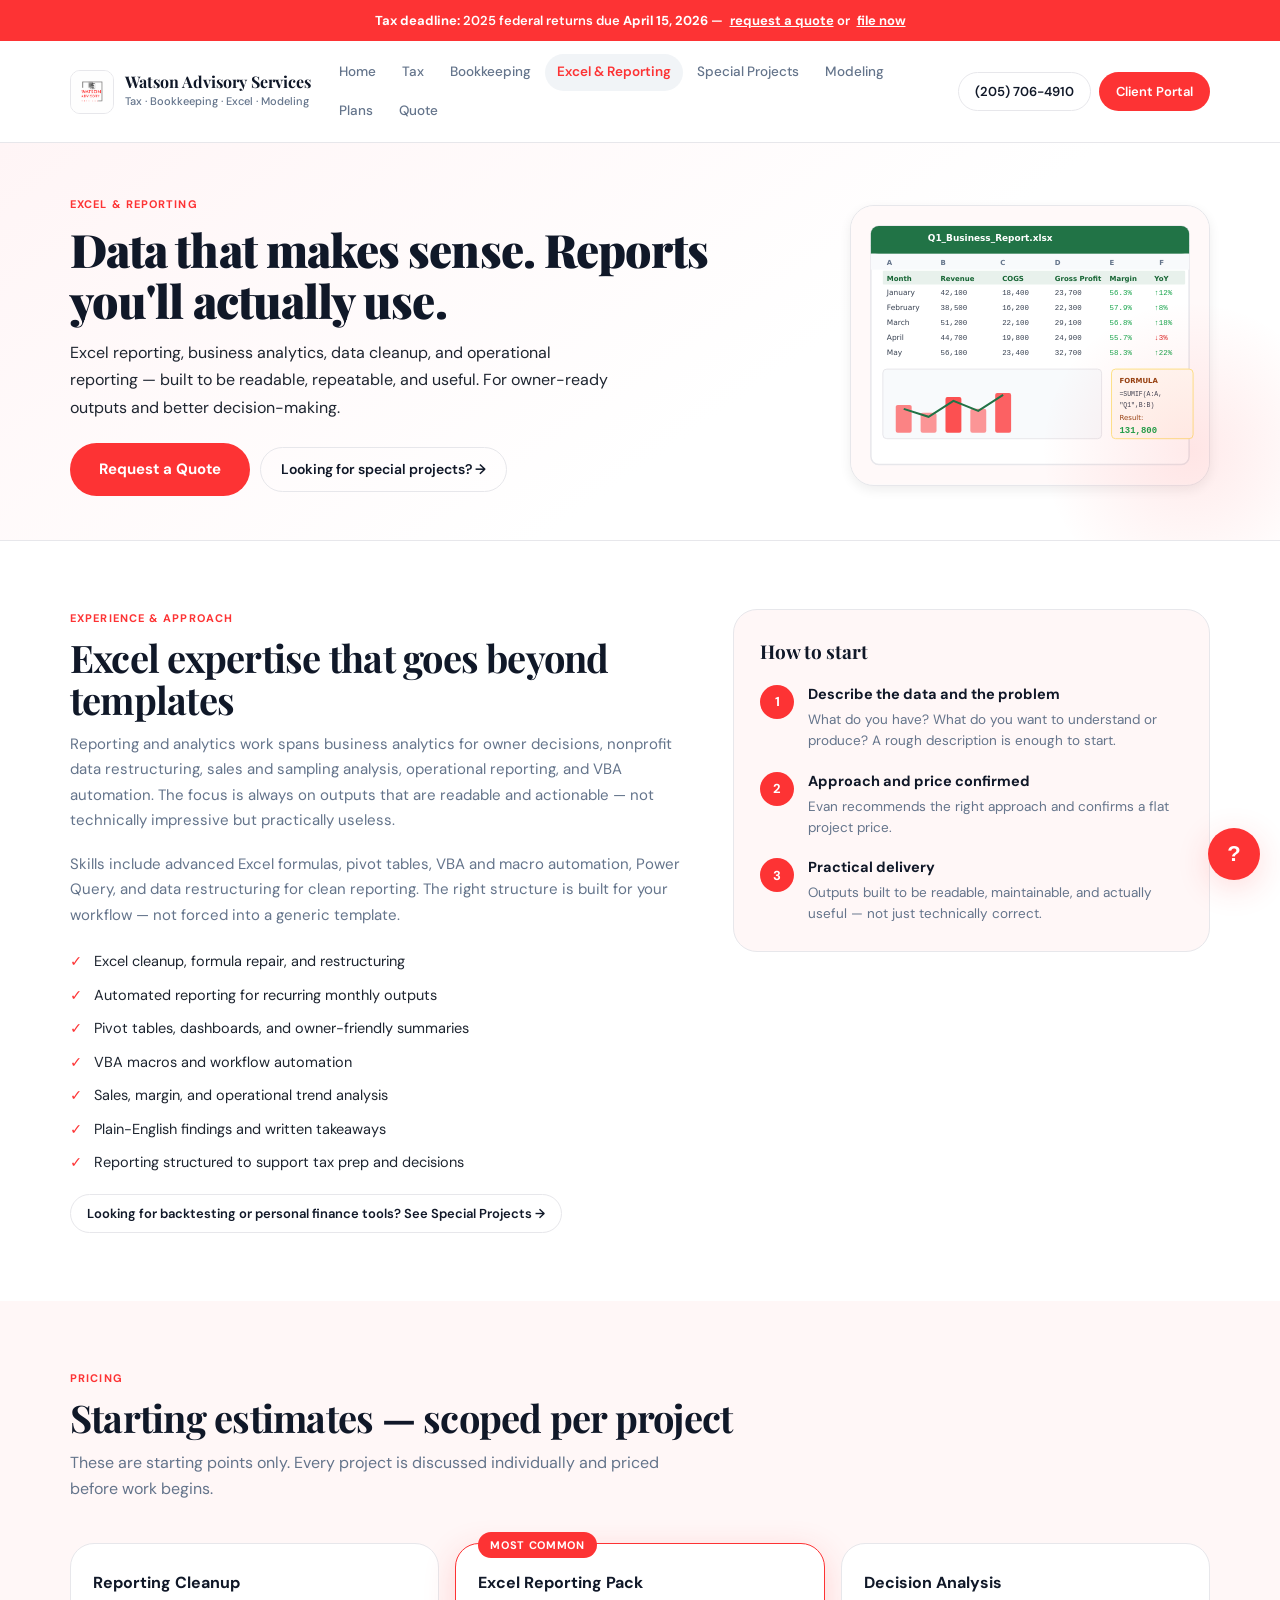
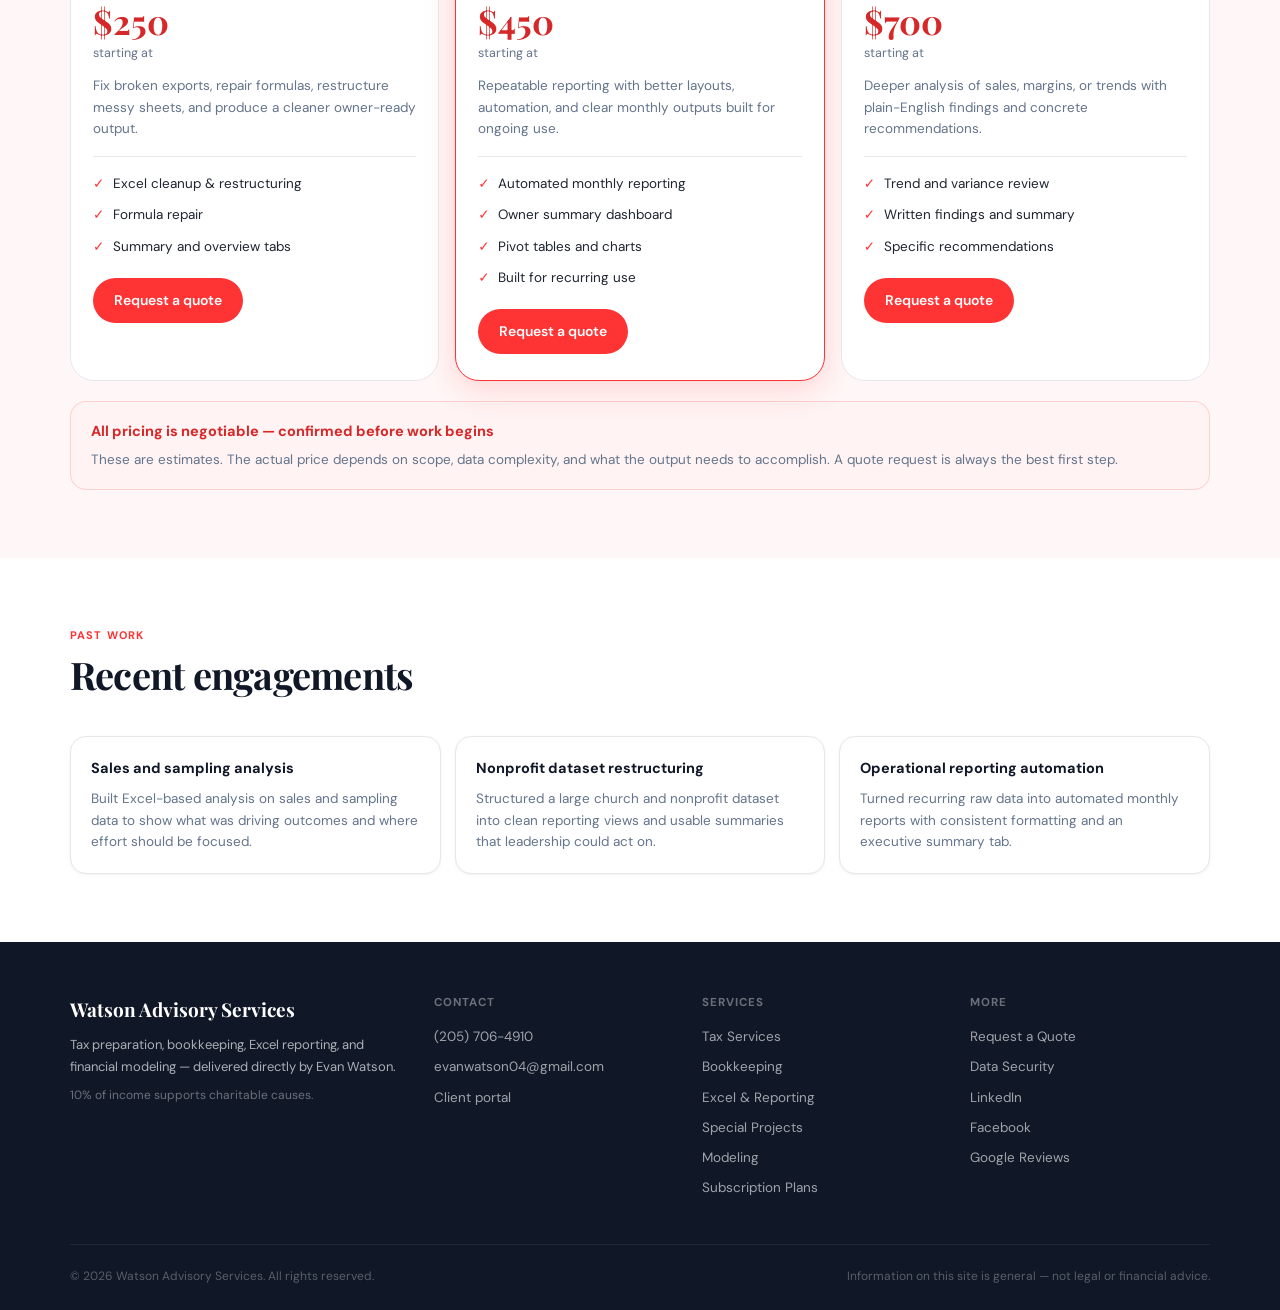
==== commit fb1aa547: "Add files via upload" ====
--- a/analytics-consulting.html
+++ b/analytics-consulting.html
@@ -3,8 +3,8 @@
 <head>
   <meta charset="utf-8"/>
   <meta name="viewport" content="width=device-width,initial-scale=1"/>
-  <title>Excel Reporting, Analytics &amp; Special Projects | Watson Advisory Services</title>
-  <meta name="description" content="Excel reporting, data cleanup, trading strategy backtesting, personal finance spreadsheets, and custom project work — built to be useful."/>
+  <title>Excel Reporting &amp; Analytics | Watson Advisory Services</title>
+  <meta name="description" content="Excel reporting, business analytics, data cleanup, and operational reporting — built to be readable and actually useful for owners and managers."/>
   <link rel="icon" href="logo.jpg"/>
   <link rel="stylesheet" href="styles.css"/>
 </head>
@@ -12,8 +12,8 @@
 <a class="skip" href="#main">Skip to content</a>
 
 <div class="deadline-bar">
-  <strong>April 15 deadline approaching</strong> — 2025 federal returns are due soon.
-  <a href="quote.html?service=tax">Get a tax quote &rarr;</a>
+  <strong>Tax deadline:</strong> 2025 federal returns due <strong>April 15, 2026</strong> &mdash;
+  <a href="quote.html?service=tax">request a quote</a> or <a href="https://watsonadvisoryservices.mytaxportal.online/" target="_blank" rel="noopener">file now</a>
 </div>
 
 <header class="header">
@@ -29,8 +29,10 @@
       <a href="index.html">Home</a>
       <a href="tax-services.html">Tax</a>
       <a href="bookkeeping.html">Bookkeeping</a>
-      <a class="is-active" href="analytics-consulting.html">Excel &amp; Projects</a>
+      <a class="is-active" href="analytics-consulting.html">Excel &amp; Reporting</a>
+      <a href="special-projects.html">Special Projects</a>
       <a href="financial-modeling.html">Modeling</a>
+      <a href="subscriptions.html">Plans</a>
       <a href="quote.html">Quote</a>
     </nav>
     <div class="header__cta">
@@ -39,80 +41,58 @@
     </div>
   </div>
 </header>
-
 <main id="main">
 
 <section class="page-hero">
   <div class="container page-hero__grid">
     <div>
-      <div class="page-hero__eyebrow">Excel, Analytics &amp; Special Projects</div>
+      <div class="page-hero__eyebrow">Excel &amp; Reporting</div>
       <h1 class="page-hero__title">Data that makes sense. Reports you'll actually use.</h1>
-      <p class="page-hero__lead">Excel reporting, business analytics, trading backtests, personal finance tools, and custom data projects. If you have a data problem — or just a problem that data might solve — this is the right place.</p>
+      <p class="page-hero__lead">Excel reporting, business analytics, data cleanup, and operational reporting — built to be readable, repeatable, and useful. For owner-ready outputs and better decision-making.</p>
       <div class="btn-row">
         <a class="btn btn--primary btn--lg" href="quote.html?service=analytics">Request a Quote</a>
-        <a class="btn btn--ghost" href="#special-projects">See special projects</a>
+        <a class="btn btn--ghost" href="special-projects.html">Looking for special projects? →</a>
       </div>
     </div>
     <div class="illus">
       <svg viewBox="0 0 360 280" xmlns="http://www.w3.org/2000/svg">
         <rect width="360" height="280" fill="#fff9f9"/>
-        <!-- Excel window -->
-        <rect x="20" y="20" width="320" height="240" rx="8" fill="#fff" stroke="#e8ecf0" stroke-width="1.5"/>
+        <rect x="20" y="20" width="320" height="240" rx="8" fill="#fff" stroke="#e7e7eb" stroke-width="1.5"/>
         <rect x="20" y="20" width="320" height="28" rx="8" fill="#217346"/>
         <rect x="20" y="40" width="320" height="8" fill="#217346"/>
-        <circle cx="34" cy="32" r="4" fill="rgba(255,255,255,.2)"/>
-        <circle cx="46" cy="32" r="4" fill="rgba(255,255,255,.2)"/>
-        <circle cx="58" cy="32" r="4" fill="rgba(255,255,255,.2)"/>
-        <text x="140" y="35" font-size="9" fill="#fff" font-weight="600" font-family="system-ui" text-anchor="middle">WatsonAdvisory_Q1_Report.xlsx</text>
-        <!-- column headers -->
+        <text x="140" y="35" font-size="9" fill="#fff" font-weight="600" font-family="system-ui" text-anchor="middle">Q1_Business_Report.xlsx</text>
         <rect x="20" y="48" width="320" height="16" fill="#f8fafc"/>
         <g font-size="7" font-family="system-ui" fill="#64748b" font-weight="600">
-          <text x="35" y="59">A</text><text x="90" y="59">B</text><text x="145" y="59">C</text>
-          <text x="200" y="59">D</text><text x="255" y="59">E</text><text x="310" y="59">F</text>
-        </g>
-        <!-- row numbers -->
-        <g font-size="7" font-family="system-ui" fill="#94a3b8">
-          <text x="25" y="78">1</text><text x="25" y="93">2</text><text x="25" y="108">3</text>
-          <text x="25" y="123">4</text><text x="25" y="138">5</text><text x="25" y="153">6</text>
-          <text x="25" y="168">7</text><text x="25" y="183">8</text>
-        </g>
-        <!-- header row -->
+          <text x="36" y="59">A</text><text x="90" y="59">B</text><text x="150" y="59">C</text>
+          <text x="205" y="59">D</text><text x="260" y="59">E</text><text x="310" y="59">F</text>
+        </g>
         <rect x="32" y="65" width="304" height="14" rx="1" fill="#217346" opacity=".1"/>
         <g font-size="7" font-family="system-ui" fill="#166534" font-weight="700">
-          <text x="36" y="75">Month</text><text x="90" y="75">Revenue</text><text x="148" y="75">COGS</text>
-          <text x="200" y="75">Gross Profit</text><text x="255" y="75">Margin %</text><text x="305" y="75">YoY</text>
-        </g>
-        <!-- data rows -->
-        <g font-size="7" font-family="monospace" fill="#374151">
-          <text x="36" y="90" font-family="system-ui">January</text><text x="90" y="90">42,100</text><text x="148" y="90">18,400</text><text x="200" y="90">23,700</text><text x="255" y="90" fill="#16a34a">56.3%</text><text x="305" y="90" fill="#16a34a">↑ 12%</text>
-          <text x="36" y="105" font-family="system-ui">February</text><text x="90" y="105">38,500</text><text x="148" y="105">16,200</text><text x="200" y="105">22,300</text><text x="255" y="105" fill="#16a34a">57.9%</text><text x="305" y="105" fill="#16a34a">↑ 8%</text>
-          <text x="36" y="120" font-family="system-ui">March</text><text x="90" y="120">51,200</text><text x="148" y="120">22,100</text><text x="200" y="120">29,100</text><text x="255" y="120" fill="#16a34a">56.8%</text><text x="305" y="120" fill="#16a34a">↑ 18%</text>
-          <text x="36" y="135" font-family="system-ui">April</text><text x="90" y="135">44,700</text><text x="148" y="135">19,800</text><text x="200" y="135">24,900</text><text x="255" y="135" fill="#16a34a">55.7%</text><text x="305" y="135" fill="#dc2626">↓ 3%</text>
-          <text x="36" y="150" font-family="system-ui">May</text><text x="90" y="150">56,100</text><text x="148" y="150">23,400</text><text x="200" y="150">32,700</text><text x="255" y="150" fill="#16a34a">58.3%</text><text x="305" y="150" fill="#16a34a">↑ 22%</text>
-        </g>
-        <!-- chart area -->
-        <rect x="32" y="164" width="220" height="70" rx="4" fill="#f8fafc" stroke="#e8ecf0" stroke-width="1"/>
-        <!-- bars -->
+          <text x="36" y="75">Month</text><text x="90" y="75">Revenue</text><text x="152" y="75">COGS</text>
+          <text x="205" y="75">Gross Profit</text><text x="260" y="75">Margin</text><text x="305" y="75">YoY</text>
+        </g>
+        <g font-size="7.5" font-family="monospace">
+          <text x="36" y="90" font-family="system-ui" fill="#374151">January</text><text x="90" y="90" fill="#374151">42,100</text><text x="152" y="90" fill="#374151">18,400</text><text x="205" y="90" fill="#374151">23,700</text><text x="260" y="90" fill="#16a34a">56.3%</text><text x="305" y="90" fill="#16a34a">↑12%</text>
+          <text x="36" y="105" font-family="system-ui" fill="#374151">February</text><text x="90" y="105" fill="#374151">38,500</text><text x="152" y="105" fill="#374151">16,200</text><text x="205" y="105" fill="#374151">22,300</text><text x="260" y="105" fill="#16a34a">57.9%</text><text x="305" y="105" fill="#16a34a">↑8%</text>
+          <text x="36" y="120" font-family="system-ui" fill="#374151">March</text><text x="90" y="120" fill="#374151">51,200</text><text x="152" y="120" fill="#374151">22,100</text><text x="205" y="120" fill="#374151">29,100</text><text x="260" y="120" fill="#16a34a">56.8%</text><text x="305" y="120" fill="#16a34a">↑18%</text>
+          <text x="36" y="135" font-family="system-ui" fill="#374151">April</text><text x="90" y="135" fill="#374151">44,700</text><text x="152" y="135" fill="#374151">19,800</text><text x="205" y="135" fill="#374151">24,900</text><text x="260" y="135" fill="#16a34a">55.7%</text><text x="305" y="135" fill="#dc2626">↓3%</text>
+          <text x="36" y="150" font-family="system-ui" fill="#374151">May</text><text x="90" y="150" fill="#374151">56,100</text><text x="152" y="150" fill="#374151">23,400</text><text x="205" y="150" fill="#374151">32,700</text><text x="260" y="150" fill="#16a34a">58.3%</text><text x="305" y="150" fill="#16a34a">↑22%</text>
+        </g>
+        <rect x="32" y="164" width="220" height="70" rx="4" fill="#f8fafc" stroke="#e7e7eb" stroke-width="1"/>
         <g opacity=".85">
-          <rect x="45" y="200" width="16" height="28" rx="2" fill="#217346"/>
-          <rect x="70" y="208" width="16" height="20" rx="2" fill="#217346" opacity=".7"/>
-          <rect x="95" y="192" width="16" height="36" rx="2" fill="#217346"/>
-          <rect x="120" y="204" width="16" height="24" rx="2" fill="#217346" opacity=".7"/>
-          <rect x="145" y="188" width="16" height="40" rx="2" fill="#217346"/>
-        </g>
-        <!-- trend line -->
-        <polyline points="53,204 78,212 103,196 128,206 153,190" stroke="#c8102e" stroke-width="2" fill="none" stroke-dasharray="none"/>
-        <g fill="#c8102e">
-          <circle cx="53" cy="204" r="3"/><circle cx="78" cy="212" r="3"/><circle cx="103" cy="196" r="3"/>
-          <circle cx="128" cy="206" r="3"/><circle cx="153" cy="190" r="3"/>
-        </g>
-        <!-- formula bar -->
-        <rect x="260" y="164" width="86" height="70" rx="4" fill="#fffbf5" stroke="#fde68a" stroke-width="1"/>
-        <text x="268" y="176" font-size="7" fill="#92400e" font-weight="700" font-family="system-ui">FORMULA</text>
-        <text x="268" y="189" font-size="6.5" fill="#374151" font-family="monospace">=SUMIF(A:A,</text>
-        <text x="268" y="200" font-size="6.5" fill="#374151" font-family="monospace">"Q1",B:B)</text>
-        <text x="268" y="215" font-size="7" fill="#92400e" font-family="system-ui">Result:</text>
-        <text x="268" y="227" font-size="9" fill="#16a34a" font-weight="700" font-family="monospace">131,800</text>
+          <rect x="45" y="200" width="16" height="28" rx="2" fill="#fd3334" opacity=".7"/>
+          <rect x="70" y="208" width="16" height="20" rx="2" fill="#fd3334" opacity=".6"/>
+          <rect x="95" y="192" width="16" height="36" rx="2" fill="#fd3334"/>
+          <rect x="120" y="204" width="16" height="24" rx="2" fill="#fd3334" opacity=".6"/>
+          <rect x="145" y="188" width="16" height="40" rx="2" fill="#fd3334" opacity=".9"/>
+        </g>
+        <polyline points="53,204 78,212 103,196 128,206 153,190" stroke="#217346" stroke-width="2" fill="none"/>
+        <rect x="262" y="164" width="82" height="70" rx="4" fill="#fffbf5" stroke="#fde68a" stroke-width="1"/>
+        <text x="270" y="178" font-size="7" fill="#92400e" font-weight="700" font-family="system-ui">FORMULA</text>
+        <text x="270" y="191" font-size="6.5" fill="#374151" font-family="monospace">=SUMIF(A:A,</text>
+        <text x="270" y="202" font-size="6.5" fill="#374151" font-family="monospace">"Q1",B:B)</text>
+        <text x="270" y="215" font-size="7" fill="#92400e" font-family="system-ui">Result:</text>
+        <text x="270" y="228" font-size="9" fill="#16a34a" font-weight="700" font-family="monospace">131,800</text>
       </svg>
     </div>
   </div>
@@ -124,43 +104,28 @@
     <div>
       <div class="sec-eyebrow">Experience &amp; approach</div>
       <h2 class="sec-title">Excel expertise that goes beyond templates</h2>
-      <p style="font-size:15px;color:var(--muted);line-height:1.7;margin-bottom:18px">Excel and reporting work spans business analytics, nonprofit data restructuring, sales and sampling analysis, operational reporting, and VBA automation. The focus is always on outputs that are readable and actionable — not technically impressive but practically useless.</p>
-      <p style="font-size:15px;color:var(--muted);line-height:1.7;margin-bottom:22px">Skills include advanced Excel formulas, pivot tables, VBA and macro automation, Power Query, and data restructuring. For more complex analytical needs, Python-based work is also available for projects like backtesting or large dataset analysis.</p>
+      <p style="font-size:15px;color:var(--muted);line-height:1.7;margin-bottom:18px">Reporting and analytics work spans business analytics for owner decisions, nonprofit data restructuring, sales and sampling analysis, operational reporting, and VBA automation. The focus is always on outputs that are readable and actionable — not technically impressive but practically useless.</p>
+      <p style="font-size:15px;color:var(--muted);line-height:1.7;margin-bottom:22px">Skills include advanced Excel formulas, pivot tables, VBA and macro automation, Power Query, and data restructuring for clean reporting. The right structure is built for your workflow — not forced into a generic template.</p>
       <ul class="checklist">
         <li>Excel cleanup, formula repair, and restructuring</li>
         <li>Automated reporting for recurring monthly outputs</li>
         <li>Pivot tables, dashboards, and owner-friendly summaries</li>
         <li>VBA macros and workflow automation</li>
-        <li>Data analysis — sales, margins, operations, trends</li>
+        <li>Sales, margin, and operational trend analysis</li>
         <li>Plain-English findings and written takeaways</li>
-        <li>Python for backtesting and large dataset work</li>
+        <li>Reporting structured to support tax prep and decisions</li>
       </ul>
+      <div class="btn-row" style="margin-top:20px">
+        <a class="btn btn--ghost btn--sm" href="special-projects.html">Looking for backtesting or personal finance tools? See Special Projects →</a>
+      </div>
     </div>
     <div>
       <div class="panel panel--soft">
         <div class="panel__title">How to start</div>
         <div class="steps" style="margin-top:16px">
-          <div class="step">
-            <div class="step__num">1</div>
-            <div>
-              <div class="step__title">Describe the data and the problem</div>
-              <div class="step__text">What do you have? What do you want to understand or produce? A rough description is enough to start.</div>
-            </div>
-          </div>
-          <div class="step">
-            <div class="step__num">2</div>
-            <div>
-              <div class="step__title">Approach and price confirmed</div>
-              <div class="step__text">Evan recommends the cleanest solution and confirms a flat project price.</div>
-            </div>
-          </div>
-          <div class="step">
-            <div class="step__num">3</div>
-            <div>
-              <div class="step__title">Practical delivery</div>
-              <div class="step__text">Outputs are built to be readable, maintainable, and actually useful — not just technically correct.</div>
-            </div>
-          </div>
+          <div class="step"><div class="step__num">1</div><div><div class="step__title">Describe the data and the problem</div><div class="step__text">What do you have? What do you want to understand or produce? A rough description is enough to start.</div></div></div>
+          <div class="step"><div class="step__num">2</div><div><div class="step__title">Approach and price confirmed</div><div class="step__text">Evan recommends the right approach and confirms a flat project price.</div></div></div>
+          <div class="step"><div class="step__num">3</div><div><div class="step__title">Practical delivery</div><div class="step__text">Outputs built to be readable, maintainable, and actually useful — not just technically correct.</div></div></div>
         </div>
       </div>
     </div>
@@ -172,15 +137,15 @@
   <div class="container">
     <div class="sec-header">
       <div class="sec-eyebrow">Pricing</div>
-      <h2 class="sec-title">Excel reporting packages</h2>
-      <p class="sec-lead">Starting estimates for business reporting work. Special projects are quoted individually — see below.</p>
+      <h2 class="sec-title">Starting estimates — scoped per project</h2>
+      <p class="sec-lead">These are starting points only. Every project is discussed individually and priced before work begins.</p>
     </div>
     <div class="pricing-grid">
       <div class="price-card" onclick="location.href='quote.html?service=analytics&package=Reporting+Cleanup'">
         <div class="price-card__title">Reporting Cleanup</div>
         <div class="price-card__amount">$250</div>
         <div class="price-card__period">starting at</div>
-        <div class="price-card__desc">Fix broken exports, repair formula errors, restructure messy sheets, and produce a cleaner owner-ready output.</div>
+        <div class="price-card__desc">Fix broken exports, repair formulas, restructure messy sheets, and produce a cleaner owner-ready output.</div>
         <div class="price-card__features">
           <div class="price-card__feat">Excel cleanup &amp; restructuring</div>
           <div class="price-card__feat">Formula repair</div>
@@ -206,7 +171,7 @@
         <div class="price-card__title">Decision Analysis</div>
         <div class="price-card__amount">$700</div>
         <div class="price-card__period">starting at</div>
-        <div class="price-card__desc">Deeper analysis of sales, margins, operations, or trends — with plain-English findings and concrete recommendations.</div>
+        <div class="price-card__desc">Deeper analysis of sales, margins, or trends with plain-English findings and concrete recommendations.</div>
         <div class="price-card__features">
           <div class="price-card__feat">Trend and variance review</div>
           <div class="price-card__feat">Written findings and summary</div>
@@ -215,73 +180,32 @@
         <a class="btn btn--primary" href="quote.html?service=analytics&package=Decision+Analysis">Request a quote</a>
       </div>
     </div>
-  </div>
-</section>
-
-<!-- special projects -->
-<section class="section" id="special-projects">
+    <div class="quote-note" style="margin-top:20px">
+      <div class="quote-note__title">All pricing is negotiable — confirmed before work begins</div>
+      <div class="quote-note__text">These are estimates. The actual price depends on scope, data complexity, and what the output needs to accomplish. A quote request is always the best first step.</div>
+    </div>
+  </div>
+</section>
+
+<!-- past work -->
+<section class="section">
   <div class="container">
-    <div class="sec-header">
-      <div class="sec-eyebrow">Special projects</div>
-      <h2 class="sec-title">One-off and custom work</h2>
-      <p class="sec-lead">Have something that doesn't fit neatly into a package? These are some of the more common special requests — all priced per project after a brief description.</p>
-    </div>
+    <div class="sec-header"><div class="sec-eyebrow">Past work</div><h2 class="sec-title">Recent engagements</h2></div>
     <div class="work-grid">
-      <div class="work-card">
-        <div class="work-card__title">📈 Trading Strategy Backtesting</div>
-        <div class="work-card__text" style="margin-bottom:14px">Have a strategy idea you want to test before risking real money? Evan can build an Excel or Python-based backtest to evaluate performance, maximum drawdown, Sharpe ratio, and other key risk metrics against historical data. Results are delivered in a clear summary with charts — not just a spreadsheet full of numbers.</div>
-        <a class="btn btn--sm btn--ghost" href="quote.html?service=analytics&package=Trading+Backtest">Request a backtest quote</a>
-      </div>
-      <div class="work-card">
-        <div class="work-card__title">💰 Personal Finance Tracker</div>
-        <div class="work-card__text" style="margin-bottom:14px">A custom Excel tracker built around your actual income, expenses, savings goals, and budget categories — not a generic template. Includes net worth tracking, monthly summaries, and charts showing trends over time. Built once, maintained by you going forward.</div>
-        <a class="btn btn--sm btn--ghost" href="quote.html?service=analytics&package=Personal+Finance+Tracker">Request a tracker quote</a>
-      </div>
-      <div class="work-card">
-        <div class="work-card__title">🗂️ Custom Data &amp; Spreadsheet Projects</div>
-        <div class="work-card__text" style="margin-bottom:14px">Have a data problem that doesn't fit a standard service? Bring it. Past examples include nonprofit dataset restructuring, operational dashboards, sales analysis tools, and one-off analytical models built for specific decisions.</div>
-        <a class="btn btn--sm btn--ghost" href="quote.html?service=analytics&package=Custom+Project">Describe your project</a>
-      </div>
-    </div>
-    <div class="quote-note" style="margin-top:20px">
-      <div class="quote-note__title">All project pricing is flexible</div>
-      <div class="quote-note__text">Special project pricing is always negotiated per engagement. The best first step is describing what you need — even a rough description is enough to start the conversation.</div>
-    </div>
-  </div>
-</section>
-
-<!-- past work -->
-<section class="section section--tint">
-  <div class="container">
-    <div class="sec-header">
-      <div class="sec-eyebrow">Past work</div>
-      <h2 class="sec-title">Recent engagements</h2>
-    </div>
-    <div class="work-grid">
-      <div class="work-card">
-        <div class="work-card__title">Sales and sampling analysis</div>
-        <div class="work-card__text">Built Excel-based analysis on sales and sampling data to show what was driving outcomes, where conversion was strongest, and where effort should be redirected.</div>
-      </div>
-      <div class="work-card">
-        <div class="work-card__title">Nonprofit dataset restructuring</div>
-        <div class="work-card__text">Structured a large church and nonprofit dataset into cleaner reporting views and usable summaries that leadership could actually read and act on.</div>
-      </div>
-      <div class="work-card">
-        <div class="work-card__title">Operational reporting automation</div>
-        <div class="work-card__text">Turned recurring raw data exports into automated monthly reports with consistent formatting, charts, and an executive summary tab — reducing reporting time significantly.</div>
-      </div>
+      <div class="work-card"><div class="work-card__title">Sales and sampling analysis</div><div class="work-card__text">Built Excel-based analysis on sales and sampling data to show what was driving outcomes and where effort should be focused.</div></div>
+      <div class="work-card"><div class="work-card__title">Nonprofit dataset restructuring</div><div class="work-card__text">Structured a large church and nonprofit dataset into clean reporting views and usable summaries that leadership could act on.</div></div>
+      <div class="work-card"><div class="work-card__title">Operational reporting automation</div><div class="work-card__text">Turned recurring raw data into automated monthly reports with consistent formatting and an executive summary tab.</div></div>
     </div>
   </div>
 </section>
 
 </main>
-
 <footer class="footer">
   <div class="container">
     <div class="footer__inner">
       <div>
         <div class="footer__brand">Watson Advisory Services</div>
-        <p class="footer__tagline">Tax preparation, bookkeeping, Excel reporting, and financial modeling &mdash; all delivered directly by Evan Watson.</p>
+        <p class="footer__tagline">Tax preparation, bookkeeping, Excel reporting, and financial modeling &mdash; delivered directly by Evan Watson.</p>
         <div class="footer__charity">10% of income supports charitable causes.</div>
       </div>
       <div>
@@ -291,14 +215,21 @@
         <a class="footer__link" href="https://watsonadvisoryservices.mytaxportal.online/" target="_blank" rel="noopener">Client portal</a>
       </div>
       <div>
-        <div class="footer__col-title">Pages</div>
+        <div class="footer__col-title">Services</div>
         <a class="footer__link" href="tax-services.html">Tax Services</a>
         <a class="footer__link" href="bookkeeping.html">Bookkeeping</a>
-        <a class="footer__link" href="analytics-consulting.html">Excel &amp; Projects</a>
+        <a class="footer__link" href="analytics-consulting.html">Excel &amp; Reporting</a>
+        <a class="footer__link" href="special-projects.html">Special Projects</a>
         <a class="footer__link" href="financial-modeling.html">Modeling</a>
+        <a class="footer__link" href="subscriptions.html">Subscription Plans</a>
+      </div>
+      <div>
+        <div class="footer__col-title">More</div>
         <a class="footer__link" href="quote.html">Request a Quote</a>
         <a class="footer__link" href="data-security-plan.html">Data Security</a>
         <a class="footer__link" href="https://www.linkedin.com/in/evan-watson-93175932b" target="_blank" rel="noopener">LinkedIn</a>
+        <a class="footer__link" href="https://www.facebook.com/share/181qwibuGE/?mibextid=wwXIfr" target="_blank" rel="noopener">Facebook</a>
+        <a class="footer__link" href="https://share.google/7ak7LUmNi6xlFwGhq" target="_blank" rel="noopener">Google Reviews</a>
       </div>
     </div>
     <div class="footer__bottom">
@@ -318,7 +249,7 @@
   <div class="chatbot__window">
     <div class="chatbot__header">Watson Advisory Services<div class="chatbot__sub">Ask about services, pricing, or how to get started</div></div>
     <div class="chatbot__messages">
-      <div class="chatbot__msg chatbot__msg--bot">Hi &mdash; I can answer questions about tax prep, bookkeeping, Excel reporting, special projects, subscriptions, and pricing.</div>
+      <div class="chatbot__msg chatbot__msg--bot">Hi &mdash; I can answer questions about tax prep, bookkeeping, Excel reporting, special projects, subscription plans, and pricing.</div>
     </div>
     <div class="chatbot__quick">
       <button type="button" data-chat-question="How do I start tax prep?">Start tax prep</button>
@@ -339,7 +270,11 @@
 const win = cbot.querySelector('.chatbot__window');
 const tog = cbot.querySelector('.chatbot__toggle');
 tog.addEventListener('click', () => { const open = win.classList.toggle('is-open'); tog.setAttribute('aria-expanded', open); });
-const R = {'How do I start tax prep?':'Start with a quick quote at quote.html — no sensitive info needed upfront. Or jump straight into the secure portal.','What subscription plans do you offer?':'Three options: Tax & Check-In (~$75/mo), Books + Tax (~$350/mo), and Full Advisory (custom). All pricing confirmed after a brief consult.','What special projects do you do?':'Trading backtests, personal finance spreadsheets, custom dashboards, data cleanup, and other one-off analytical work.'};
+const R = {
+  'How do I start tax prep?': 'Start with a quick quote at quote.html — no sensitive info needed upfront. Or use the secure portal directly at watsonadvisoryservices.mytaxportal.online.',
+  'What subscription plans do you offer?': 'Three plans: Essentials (~$35/mo, tax filing + check-ins), Books + Tax (~$350/mo, bookkeeping + tax), and Full Advisory (custom, everything). See the Plans page for full details.',
+  'What special projects do you do?': 'Trading strategy backtesting, personal finance tracking spreadsheets, custom dashboards, data cleanup, and other one-off analytical work. See the Special Projects page.'
+};
 cbot.querySelectorAll('[data-chat-question]').forEach(btn => {
   btn.addEventListener('click', () => {
     const msgs = cbot.querySelector('.chatbot__messages');
--- a/styles.css
+++ b/styles.css
@@ -1,12 +1,12 @@
 @import url('https://fonts.googleapis.com/css2?family=Playfair+Display:wght@700;900&family=DM+Sans:ital,wght@0,300;0,400;0,500;0,600;0,700;1,400&display=swap');
 
 :root {
-  --brand:#c8102e; --brand-dark:#9b0c22; --brand-soft:#fdf2f4; --brand-glow:rgba(200,16,46,.10);
-  --ink:#0d1117; --ink-2:#1e2530; --muted:#64748b; --muted-light:#94a3b8;
-  --bg:#fff; --bg-off:#fafafa; --tint:#fdf8f8; --line:#e8ecf0; --line-soft:#f4f6f8;
+  --brand:#fd3334; --brand-dark:#d62828; --brand-soft:#fff3f3; --brand-glow:rgba(253,51,52,.10);
+  --ink:#101828; --ink-2:#1e2530; --muted:#64748b; --muted-light:#94a3b8;
+  --bg:#fff; --bg-off:#fafafa; --tint:#fff7f7; --line:#e7e7eb; --line-soft:#f1f4f7;
   --shadow-xs:0 1px 3px rgba(0,0,0,.06); --shadow-sm:0 4px 12px rgba(0,0,0,.07);
   --shadow-md:0 8px 28px rgba(0,0,0,.09); --shadow-lg:0 20px 60px rgba(0,0,0,.12);
-  --shadow-brand:0 8px 32px rgba(200,16,46,.18);
+  --shadow-brand:0 8px 32px rgba(253,51,52,.18);
   --r-sm:10px; --r:16px; --r-lg:24px; --r-xl:32px;
   --max:1140px;
   --sans:'DM Sans',system-ui,-apple-system,sans-serif;
@@ -34,7 +34,7 @@
 .brand__logo img{width:80px;transform:scale(1.15)}
 .brand__name{font-family:var(--serif);font-size:16px;font-weight:700;line-height:1.1}
 .brand__tag{font-size:11px;color:var(--muted);font-weight:500;margin-top:2px}
-.nav{display:flex;align-items:center;gap:2px}
+.nav{display:flex;align-items:center;gap:2px;flex-wrap:wrap}
 .nav a{font-size:13.5px;font-weight:500;color:var(--muted);padding:7px 12px;border-radius:999px;transition:color .14s,background .14s}
 .nav a:hover,.nav a.is-active{color:var(--ink);background:var(--line-soft)}
 .nav a.is-active{color:var(--brand);font-weight:600}
@@ -79,7 +79,7 @@
 /* Service cards */
 .services-grid{display:grid;grid-template-columns:repeat(4,1fr);gap:14px}
 .service-card{background:#fff;border:1px solid var(--line);border-radius:var(--r-lg);padding:22px 18px;transition:transform .17s,box-shadow .17s,border-color .17s;display:block;color:inherit}
-.service-card:hover{transform:translateY(-3px);box-shadow:var(--shadow-md);border-color:rgba(200,16,46,.22)}
+.service-card:hover{transform:translateY(-3px);box-shadow:var(--shadow-md);border-color:rgba(253,51,52,.22)}
 .service-card__icon{width:46px;height:46px;border-radius:var(--r-sm);background:var(--brand-soft);display:flex;align-items:center;justify-content:center;margin-bottom:14px}
 .service-card__icon svg{color:var(--brand)}
 .service-card__title{font-size:15px;font-weight:700;margin-bottom:5px}
@@ -115,7 +115,7 @@
 /* Pricing */
 .pricing-grid{display:grid;grid-template-columns:repeat(3,1fr);gap:16px}
 .price-card{border:1.5px solid var(--line);border-radius:var(--r-lg);background:#fff;padding:26px 22px;position:relative;transition:transform .17s,box-shadow .17s,border-color .17s;cursor:pointer}
-.price-card:hover{transform:translateY(-3px);box-shadow:var(--shadow-md);border-color:rgba(200,16,46,.25)}
+.price-card:hover{transform:translateY(-3px);box-shadow:var(--shadow-md);border-color:rgba(253,51,52,.25)}
 .price-card--featured{border-color:var(--brand);box-shadow:var(--shadow-brand)}
 .price-badge{position:absolute;top:-12px;left:22px;background:var(--brand);color:#fff;font-size:11px;font-weight:700;letter-spacing:.06em;text-transform:uppercase;padding:4px 12px;border-radius:999px}
 .price-card__title{font-size:16px;font-weight:700;margin-bottom:8px}
@@ -158,16 +158,16 @@
 .page-hero__lead{font-size:16px;color:var(--ink-2);line-height:1.7;max-width:50ch;margin-bottom:22px}
 
 /* Quote note */
-.quote-note{background:var(--brand-soft);border:1px solid rgba(200,16,46,.18);border-radius:var(--r);padding:18px 20px}
+.quote-note{background:var(--brand-soft);border:1px solid rgba(253,51,52,.18);border-radius:var(--r);padding:18px 20px}
 .quote-note__title{font-size:14.5px;font-weight:700;color:var(--brand-dark);margin-bottom:5px}
 .quote-note__text{font-size:13.5px;color:var(--muted);line-height:1.6}
 
 /* Subscription cards */
 .sub-grid{display:grid;grid-template-columns:repeat(3,1fr);gap:16px}
 .sub-card{border:1.5px solid var(--line);border-radius:var(--r-lg);background:#fff;padding:26px 22px;display:flex;flex-direction:column;transition:transform .17s,box-shadow .17s,border-color .17s}
-.sub-card:hover{transform:translateY(-3px);box-shadow:var(--shadow-md);border-color:rgba(200,16,46,.25)}
+.sub-card:hover{transform:translateY(-3px);box-shadow:var(--shadow-md);border-color:rgba(253,51,52,.25)}
 .sub-card--featured{border-color:var(--brand);background:var(--brand-soft)}
-.sub-card__badge{display:inline-block;font-size:11px;font-weight:700;text-transform:uppercase;letter-spacing:.07em;color:var(--brand);background:rgba(200,16,46,.1);padding:3px 10px;border-radius:999px;margin-bottom:12px}
+.sub-card__badge{display:inline-block;font-size:11px;font-weight:700;text-transform:uppercase;letter-spacing:.07em;color:var(--brand);background:rgba(253,51,52,.1);padding:3px 10px;border-radius:999px;margin-bottom:12px}
 .sub-card__title{font-size:18px;font-weight:700;margin-bottom:4px}
 .sub-card__amount{font-family:var(--serif);font-size:32px;font-weight:700;color:var(--brand-dark);line-height:1.05}
 .sub-card__period{font-size:12.5px;color:var(--muted);margin-bottom:12px}
@@ -183,7 +183,7 @@
 .field{display:flex;flex-direction:column;gap:5px}
 .field label{font-size:13px;font-weight:600;color:var(--ink-2)}
 .field input,.field select,.field textarea{font-family:var(--sans);font-size:14px;border:1.5px solid var(--line);border-radius:var(--r-sm);padding:10px 13px;outline:none;background:#fff;color:var(--ink);transition:border-color .14s,box-shadow .14s}
-.field input:focus,.field select:focus,.field textarea:focus{border-color:var(--brand);box-shadow:0 0 0 3px rgba(200,16,46,.08)}
+.field input:focus,.field select:focus,.field textarea:focus{border-color:var(--brand);box-shadow:0 0 0 3px rgba(253,51,52,.08)}
 .field textarea{resize:vertical;min-height:110px}
 .fineprint{font-size:12.5px;color:var(--muted);line-height:1.55}
 
@@ -196,7 +196,7 @@
 
 /* Footer */
 .footer{background:var(--ink);color:rgba(255,255,255,.65);padding:52px 0 24px}
-.footer__inner{display:grid;grid-template-columns:1.5fr 1fr 1fr;gap:36px;margin-bottom:36px}
+.footer__inner{display:grid;grid-template-columns:1.4fr 1fr 1fr 1fr;gap:28px;margin-bottom:36px}
 .footer__brand{font-family:var(--serif);font-size:19px;font-weight:700;color:#fff;margin-bottom:9px}
 .footer__tagline{font-size:13px;line-height:1.65;margin-bottom:9px}
 .footer__charity{font-size:12px;color:rgba(255,255,255,.38)}
@@ -219,7 +219,7 @@
 .chatbot__messages{max-height:300px;overflow-y:auto;padding:14px}
 .chatbot__msg{padding:10px 13px;border-radius:12px;margin-bottom:9px;max-width:90%;font-size:13.5px;line-height:1.55}
 .chatbot__msg--bot{background:var(--line-soft);border:1px solid var(--line)}
-.chatbot__msg--user{background:var(--brand-soft);border:1px solid rgba(200,16,46,.12);margin-left:auto}
+.chatbot__msg--user{background:var(--brand-soft);border:1px solid rgba(253,51,52,.12);margin-left:auto}
 .chatbot__quick{display:flex;flex-wrap:wrap;gap:7px;padding:0 13px 11px}
 .chatbot__quick button{border:1px solid var(--line);background:#fff;border-radius:999px;padding:7px 12px;font-family:var(--sans);font-size:12.5px;font-weight:600;cursor:pointer;transition:border-color .14s}
 .chatbot__quick button:hover{border-color:var(--brand);color:var(--brand)}
@@ -230,7 +230,7 @@
 .chatbot__toggle:hover{transform:scale(1.08)}
 
 /* Notice */
-.notice{background:var(--brand-soft);border:1px solid rgba(200,16,46,.2);border-left:4px solid var(--brand);border-radius:var(--r-sm);padding:13px 16px;font-size:13.5px;font-weight:600;color:var(--brand-dark)}
+.notice{background:var(--brand-soft);border:1px solid rgba(253,51,52,.2);border-left:4px solid var(--brand);border-radius:var(--r-sm);padding:13px 16px;font-size:13.5px;font-weight:600;color:var(--brand-dark)}
 
 /* Responsive */
 @media(max-width:1020px){
@@ -256,3 +256,17 @@
   .nav a{padding:6px 9px;font-size:13px}
 }
 @media(prefers-reduced-motion:reduce){*{transition:none !important;scroll-behavior:auto !important}}
+
+/* Google Reviews section */
+.reviews-row{display:flex;align-items:center;gap:14px;flex-wrap:wrap;padding:18px 22px;background:#fff;border:1px solid var(--line);border-radius:var(--r-lg);box-shadow:var(--shadow-xs)}
+.reviews-stars{font-size:22px;letter-spacing:2px;color:var(--brand)}
+.reviews-text{font-size:14px;color:var(--muted);line-height:1.5}
+.reviews-text strong{color:var(--ink)}
+.btn--google{background:#4285f4;color:#fff;border-color:transparent}
+.btn--google:hover{background:#2b6fd9;box-shadow:0 4px 12px rgba(66,133,244,.3)}
+
+/* Deadline bar link */
+.deadline-bar a{color:#fff;font-weight:700;text-decoration:underline;margin-left:4px}
+
+/* Subscriptions page */
+.sub-intro{max-width:58ch;font-size:16px;color:var(--muted);line-height:1.7;margin-bottom:36px}
